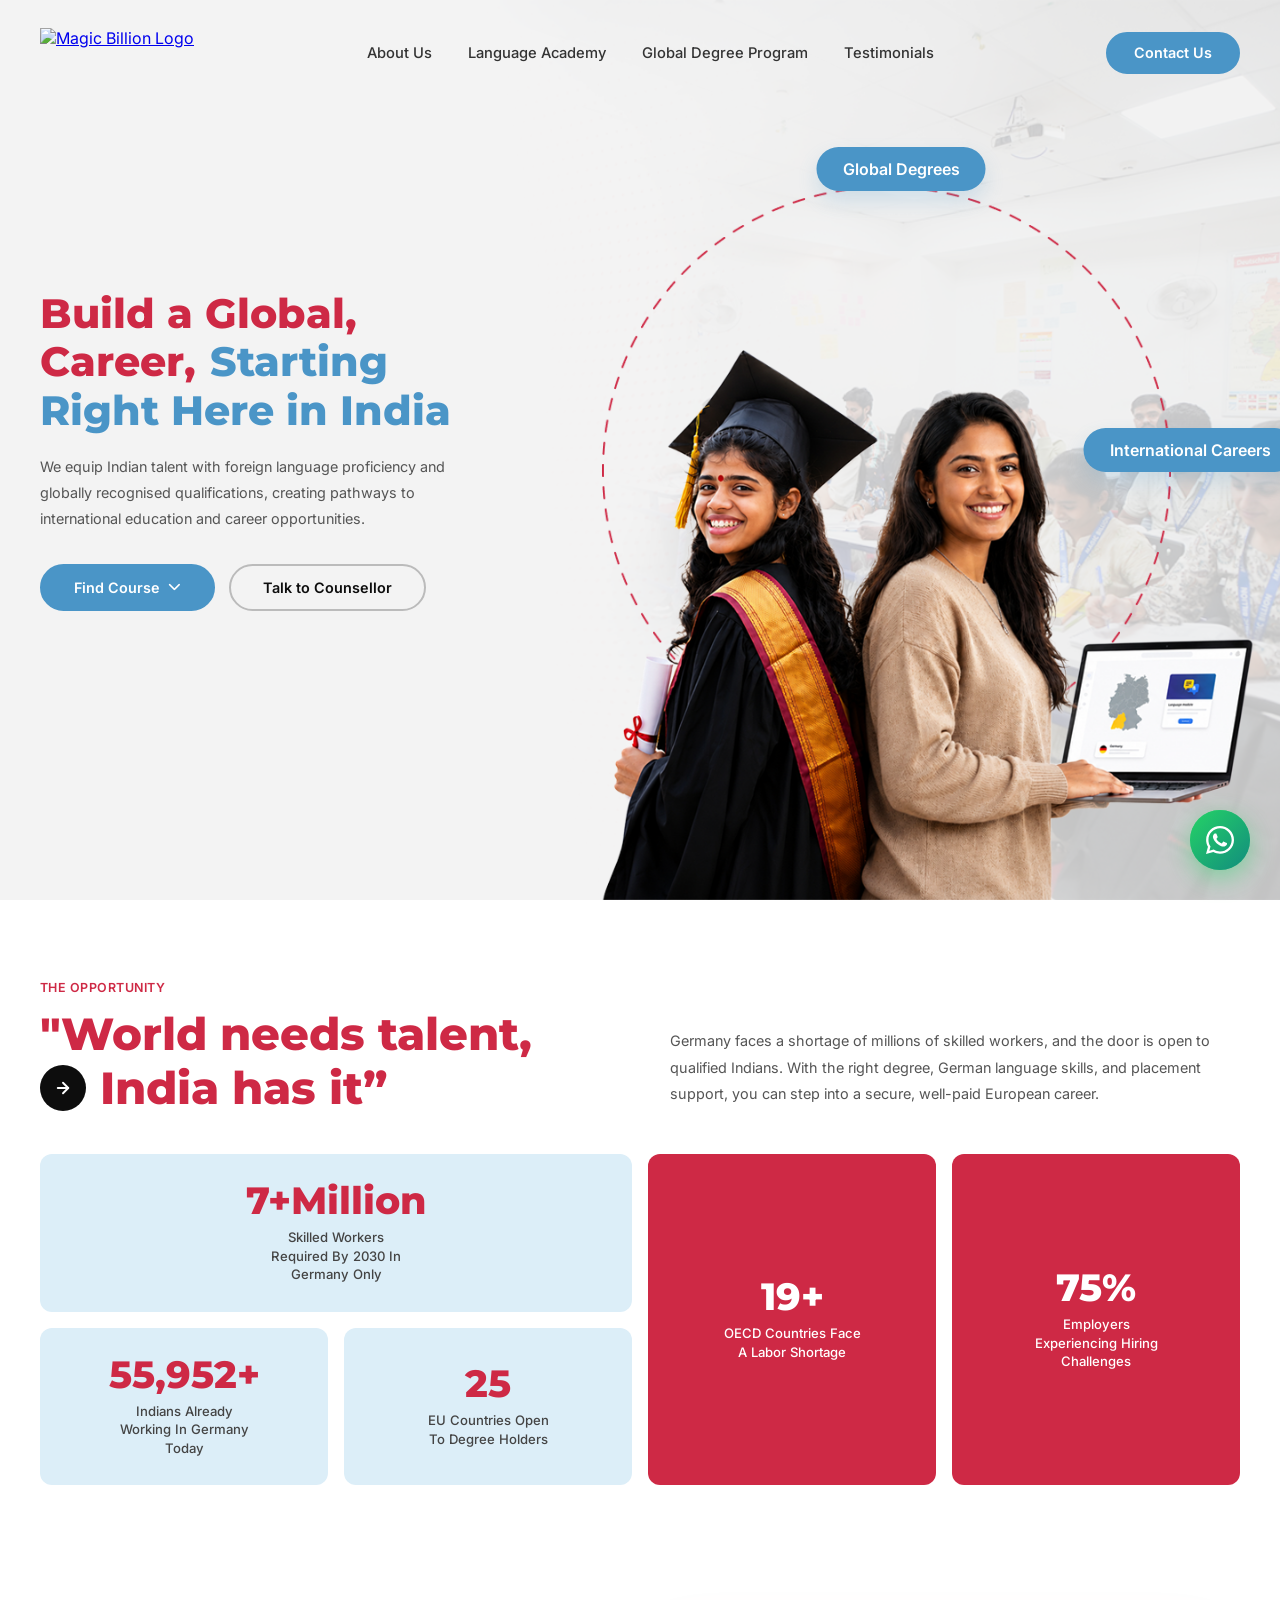
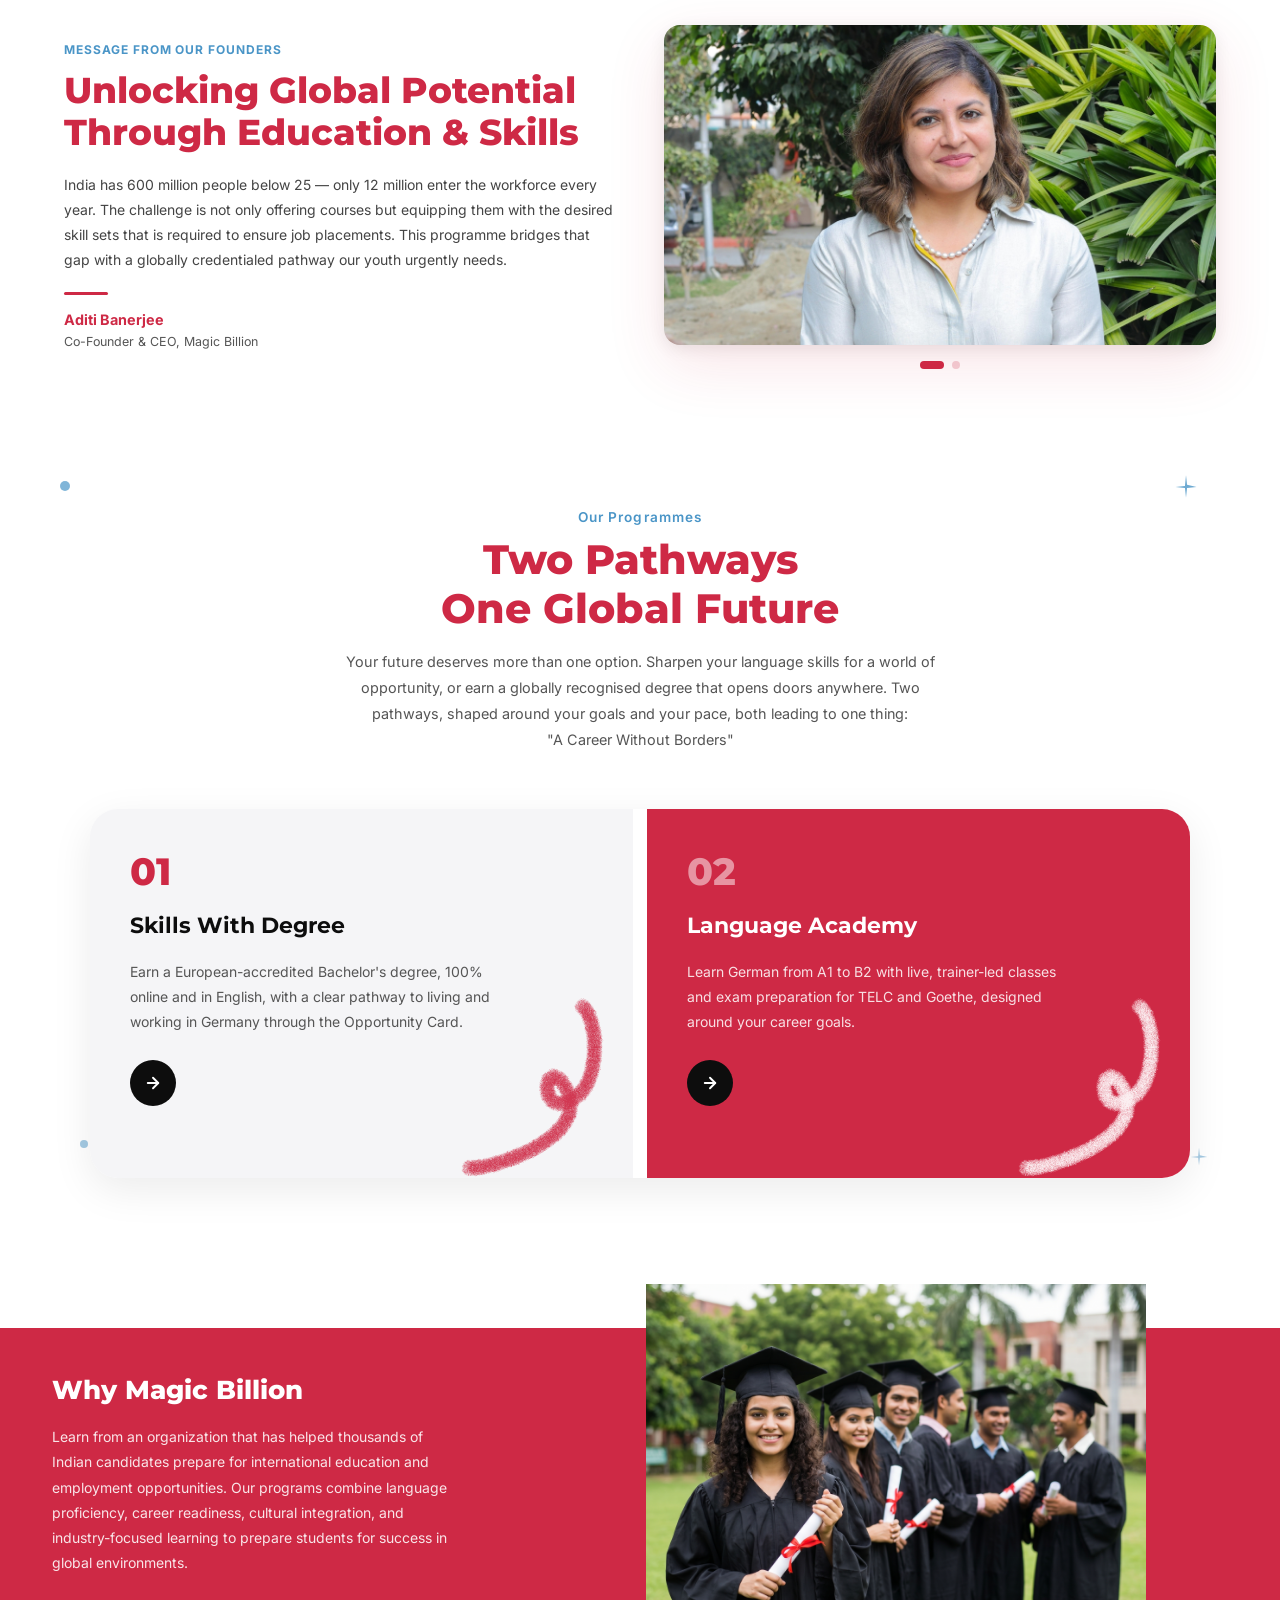
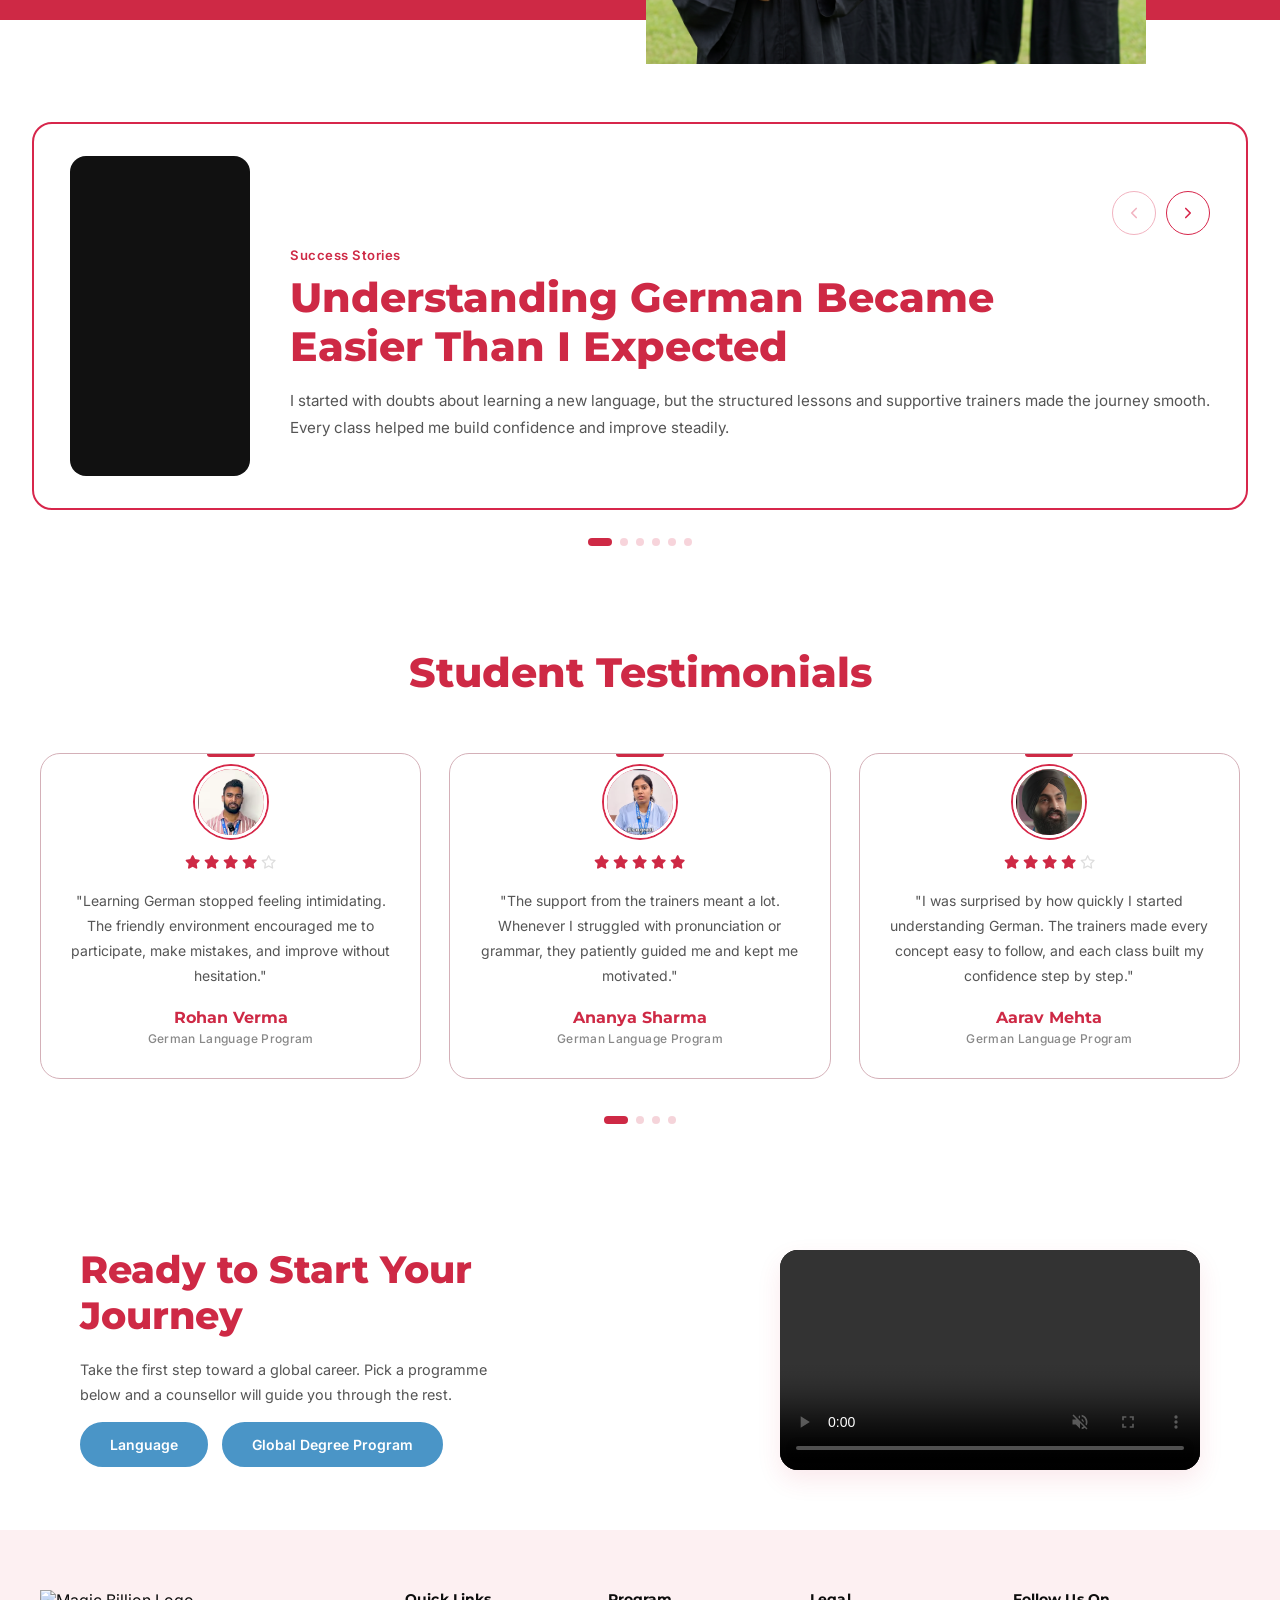
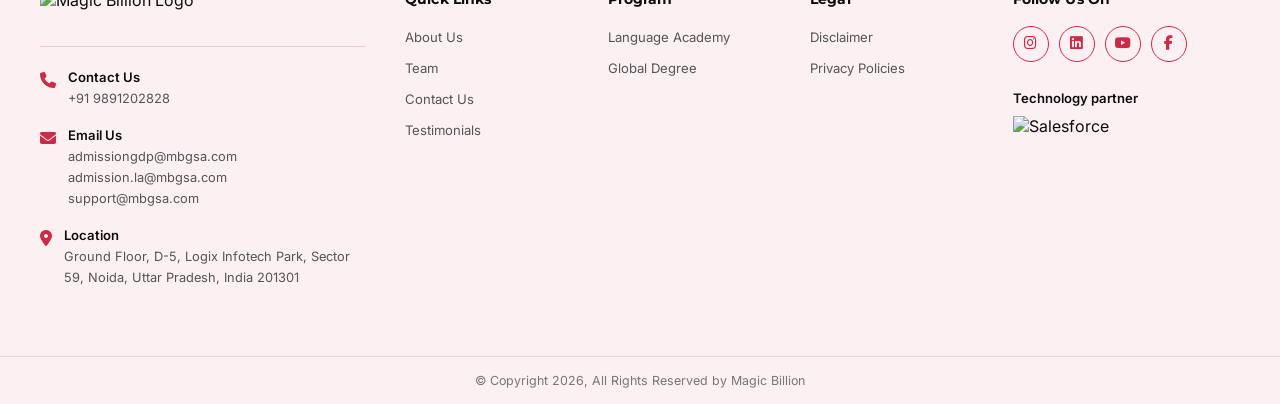
==== index.html @ f7afd12f "Initial commit" ====
<!doctype html>
<html lang="en">
  <head>
    <meta charset="UTF-8" />
    <meta name="viewport" content="width=device-width, initial-scale=1.0" />
    <title>MAGIC BILLION</title>
    <link rel="stylesheet" href="/CSS//style.css" />
    <link rel="stylesheet" href="./CSS/whatsapp.css" />
    <link rel="icon" type="image/x-icon" href="/assets/images/fab-icon2.png" />
    <!-- FontAwesome 6 (Free CDN) -->
    <link
      rel="stylesheet"
      href="https://cdnjs.cloudflare.com/ajax/libs/font-awesome/6.5.0/css/all.min.css"
      integrity="sha512-Avb2QiuDEEvB4bZJYdft2mNjVShBftLdPG8FJ0V7irTLQ8Uo0qcPxh4Plq7G5tGm0rU+1SPhVotteLpBERwTkw=="
      crossorigin="anonymous"
      referrerpolicy="no-referrer"
    />
  </head>
  <body>
    <!-- ===== NAVBAR ===== -->
    <header class="navbar" id="navbar">
      <div class="nav-container">
        <a href="/index.html" class="nav-logo">
          <img
            src="https://i.ibb.co/XxrznBX9/Layer-4.png"
            alt="Magic Billion Logo"
          />
        </a>

        <nav class="nav-links" id="navLinks">
          <a href="/about.html" class="nav-link">About Us</a>
          <a href="/language.html" class="nav-link">Language Academy</a>
          <a href="/global-degree.html" class="nav-link"
            >Global Degree Program</a
          >
          <a href="/testimonials.html" class="nav-link">Testimonials</a>
        </nav>

        <div class="nav-right">
          <a href="/contact.html" class="btn-contact">Contact Us</a>
          <button
            class="hamburger"
            id="hamburger"
            aria-label="Toggle menu"
            aria-expanded="false"
          >
            <span class="bar"></span>
            <span class="bar"></span>
            <span class="bar"></span>
          </button>
        </div>
      </div>

      <div class="mobile-menu" id="mobileMenu">
        <a href="/about.html" class="mobile-link">About Us</a>
        <a href="/language.html" class="mobile-link">Language Academy</a>
        <a href="/global-degree.html" class="mobile-link"
          >Global Degree Program</a
        >
        <a href="/testimonials.html" class="mobile-link">Testimonials</a>
        <a href="/contact.html" class="btn-contact mobile-cta">Contact Us</a>
      </div>
    </header>

    <!-- ===== HERO ===== -->
    <section class="hero" id="home">
      <img
        class="hero-bg-img"
        src="./assets/images/Hero-img-new.png"
        alt=""
        aria-hidden="true"
      />
      <div class="hero-container">
        <!-- Text content -->
        <div class="hero-content">
          <h1 class="hero-title">
            <span class="title-red">Build a Global,</span>
            <span class="title-line">
              <span class="title-red">Career, </span>
              <span class="title-blue inline-blue">Starting</span>
            </span>
            <span class="title-blue title-blue-block">Right Here in India</span>
          </h1>
          <p class="hero-desc">
            We equip Indian talent with foreign language proficiency and
            globally recognised qualifications, creating pathways to
            international education and career opportunities.
          </p>
          <div class="hero-actions">
            <div class="dropdown-wrapper">
              <button class="btn-primary dropdown-trigger">
                Find Course
                <i class="fa-solid fa-chevron-down dropdown-arrow"></i>
              </button>
              <div class="dropdown-menu">
                <a href="/language.html" class="dropdown-item"
                  >Language Academy</a
                >
                <a href="/global-degree.html" class="dropdown-item"
                  >Global Degree Program</a
                >
              </div>
            </div>
            <a href="#brochure" class="btn-outline">Talk to Counsellor</a>
          </div>
        </div>

        <!-- Absolute Images Container (matches 1440x808 logic) -->
        <div class="hero-images">
          <img
            class="hero-ellipse"
            src="./assets/images/hero-Ellipse 201.png"
            alt="Ellipse Background"
          />
          <img
            class="hero-girls"
            src="./assets/images/hero-2.png"
            alt="Students"
          />

          <div class="floating-badge badge-top">Global Degrees</div>
          <div class="floating-badge badge-bottom">International Careers</div>
        </div>
      </div>
    </section>

    <!-- ============================
     OPPORTUNITY SECTION
     ============================ -->
    <section class="opportunity" id="opportunity">
      <div class="opportunity-container">
        <div class="opportunity-top">
          <div class="opportunity-left">
            <p class="opportunity-label">The Opportunity</p>
            <h2 class="opportunity-heading">
              <span class="opp-line1"> "World needs talent,</span>
              <span class="opp-line2">
                <span class="opportunity-arrow-btn" aria-label="Learn more">
                  <svg
                    width="18"
                    height="18"
                    viewBox="0 0 24 24"
                    fill="none"
                    stroke="currentColor"
                    stroke-width="2.5"
                    stroke-linecap="round"
                    stroke-linejoin="round"
                    aria-hidden="true"
                  >
                    <line x1="5" y1="12" x2="19" y2="12" />
                    <polyline points="12 5 19 12 12 19" />
                  </svg>
                </span>
                India has it”
              </span>
            </h2>
          </div>
          <div class="opportunity-right">
            <p class="opportunity-desc">
              Germany faces a shortage of millions of skilled workers, and the
              door is open to qualified Indians. With the right degree, German
              language skills, and placement support, you can step into a
              secure, well-paid European career.
            </p>
          </div>
        </div>

        <!-- Stats Grid — data-target = final number, data-suffix = text after -->
        <div class="opportunity-stats" id="oppStats">
          <div
            class="stat-card stat-card-large"
            data-target="7"
            data-suffix="+Million"
          >
            <span class="stat-number">7+M</span>
            <span class="stat-label"
              >Skilled Workers Required By 2030 In Germany Only</span
            >
          </div>

          <div
            class="stat-card stat-red stat-card-red-tall-1"
            data-target="20"
            data-suffix="+"
          >
            <span class="stat-number">20+</span>
            <span class="stat-label">OECD Countries Face A Labor Shortage</span>
          </div>

          <div
            class="stat-card stat-red stat-card-red-tall-2"
            data-target="80"
            data-suffix="%"
          >
            <span class="stat-number">80%</span>
            <span class="stat-label"
              >Employers Experiencing Hiring Challenges</span
            >
          </div>

          <div
            class="stat-card stat-card-sm-1"
            data-target="60000"
            data-suffix="+"
          >
            <span class="stat-number">60,000+</span>
            <span class="stat-label"
              >Indians Already Working In Germany Today</span
            >
          </div>

          <div class="stat-card stat-card-sm-2" data-target="27" data-suffix="">
            <span class="stat-number">27</span>
            <span class="stat-label">EU Countries Open To Degree Holders</span>
          </div>
        </div>
      </div>
    </section>

    <!-- ============================
    FOUNDERS SECTION
    ============================ -->
    <section class="founders" id="founders">
      <div class="founders-container">
        <!-- Left: Text Content -->
        <div class="founders-content">
          <!-- Founder 1 (default visible) -->
          <div class="founder-slide active" data-founder="0">
            <p class="founders-label">Message from Our Founders</p>
            <h2 class="founders-heading">
              Unlocking Global Potential <br />Through Education & Skills
            </h2>
            <p class="founders-desc">
              India has 600 million people below 25 — only 12 million enter the
              workforce every year. The challenge is not only offering courses
              but equipping them with the desired skill sets that is required to
              ensure job placements. This programme bridges that gap with a
              globally credentialed pathway our youth urgently needs.
            </p>
            <div class="founders-divider"></div>
            <div class="founders-author">
              <p class="founders-author-name">Aditi Banerjee</p>
              <p class="founders-author-role">
                Co-Founder &amp; CEO, Magic Billion
              </p>
            </div>
          </div>

          <!-- Founder 2 (hidden initially) -->
          <div class="founder-slide" data-founder="1">
            <p class="founders-label">Message from Our Founders</p>
            <h2 class="founders-heading">From India to the World</h2>
            <p class="founders-desc">
              India’s greatest strength is its people. Through language
              training, globally recognised education pathways, and
              industry-aligned skills, MB Global Skills Academy is enabling
              Indian talent to unlock opportunities beyond borders and build
              successful global careers.
            </p>
            <div class="founders-divider"></div>
            <div class="founders-author">
              <p class="founders-author-name">Basab Banerjee</p>
              <p class="founders-author-role">Co-Founder and President</p>
            </div>
          </div>
        </div>

        <!-- Right: Image + Dots below image -->
        <div class="founders-right-col">
          <div class="founders-image-wrap">
            <img
              src="/assets/images/Homepage_Aditi.JPG.jpg"
              alt="Aditi Banerjee - Co-Founder & CEO"
              class="founders-img founder-img active"
              data-img="0"
            />
            <img
              src="/assets/images/Homepage_Basab.jpg"
              alt="Rahul Mehta - Co-Founder & COO"
              class="founders-img founder-img"
              data-img="1"
            />
          </div>

          <!-- Dots — directly under image -->
          <div class="founders-dots">
            <button
              class="founder-dot active"
              data-dot="0"
              aria-label="Founder 1"
            ></button>
            <button
              class="founder-dot"
              data-dot="1"
              aria-label="Founder 2"
            ></button>
          </div>
        </div>
      </div>
    </section>

    <!--  -->
    <!-- ===== OUR PROGRAMMES SECTION ===== -->
    <section class="programmes" id="programmes">
      <!-- Decorative bg dots & star -->
      <span class="prog-dot prog-dot--tl"></span>
      <span class="prog-star prog-star--tr"></span>
      <span class="prog-dot prog-dot--bl"></span>
      <span class="prog-star prog-star--br"></span>

      <!-- Section Header -->
      <div class="prog-header">
        <p class="prog-label">Our Programmes</p>
        <h2 class="prog-title">
          Two Pathways<br />
          One Global Future
        </h2>
        <p class="prog-desc">
          Your future deserves more than one option. Sharpen your language
          skills for a world of opportunity, or earn a globally recognised
          degree that opens doors anywhere. Two pathways, shaped around your
          goals and your pace, both leading to one thing: <br />
          "A Career Without Borders"
        </p>
      </div>

      <!-- Cards Grid -->
      <div class="prog-grid">
        <!-- Card 1 — Light -->
        <div class="prog-card prog-card--light" data-index="0">
          <span class="card-number">01</span>
          <h3 class="card-title">Skills With Degree</h3>
          <p class="card-desc">
            Earn a European-accredited Bachelor's degree, 100% online and in
            English, with a clear pathway to living and working in Germany
            through the Opportunity Card.
          </p>
          <a
            href="/global-degree.html"
            class="opportunity-arrow-btn"
            aria-label="Learn more"
          >
            <svg
              width="18"
              height="18"
              viewBox="0 0 24 24"
              fill="none"
              stroke="currentColor"
              stroke-width="2.5"
              stroke-linecap="round"
              stroke-linejoin="round"
              aria-hidden="true"
            >
              <line x1="5" y1="12" x2="19" y2="12" />
              <polyline points="12 5 19 12 12 19" />
            </svg>
          </a>
          <div class="card-deco card-deco--1">
            <!-- Pink (default) -->
            <img
              src="/assets/images/Vector1.png"
              alt=""
              aria-hidden="true"
              class="deco-pink"
            />
            <!-- White (hover) -->
            <img
              src="/assets//images//Vector2.png"
              alt=""
              aria-hidden="true"
              class="deco-white"
            />
          </div>
        </div>

        <!-- Card 2 — Dark Red -->
        <div class="prog-card prog-card--dark" data-index="1">
          <span class="card-number">02</span>
          <h3 class="card-title">Language Academy</h3>
          <p class="card-desc">
            Learn German from A1 to B2 with live, trainer-led classes and exam
            preparation for TELC and Goethe, designed around your career goals.
          </p>
          <a
            href="/language.html"
            class="opportunity-arrow-btn"
            aria-label="Learn more"
          >
            <svg
              width="18"
              height="18"
              viewBox="0 0 24 24"
              fill="none"
              stroke="currentColor"
              stroke-width="2.5"
              stroke-linecap="round"
              stroke-linejoin="round"
              aria-hidden="true"
            >
              <line x1="5" y1="12" x2="19" y2="12" />
              <polyline points="12 5 19 12 12 19" />
            </svg>
          </a>
          <div class="card-deco card-deco--2">
            <img src="/assets//images//Vector2.png" alt="" aria-hidden="true" />
          </div>
        </div>
      </div>
    </section>

    <!-- ===== TRAINED BY MAGIC BILLION SECTION ===== -->
    <section class="trained" id="trained">
      <div class="trained-inner">
        <!-- LEFT: Text -->
        <div class="trained-content">
          <h2 class="trained-title">Why Magic Billion</h2>
          <p class="trained-desc">
            Learn from an organization that has helped thousands of Indian
            candidates prepare for international education and employment
            opportunities. Our programs combine language proficiency, career
            readiness, cultural integration, and industry-focused learning to
            prepare students for success in global environments.
          </p>
        </div>

        <!-- RIGHT: Image overflows top & bottom -->
        <div class="trained-image-wrap">
          <div class="trained-image-card">
            <img
              src="./assets/images/Why-Magic-Billion.jpeg"
              alt="Why Magic Billion"
              loading="lazy"
              decoding="async"
            />
          </div>
        </div>
      </div>
    </section>

    <!-- ===== SUCCESS STORIES SECTION ===== -->
    <section class="success" id="success">
      <!-- Slider Wrapper -->
      <div class="success-slider-wrap">
        <div class="success-track" id="successTrack">
          <!-- Card 1 -->
          <div class="success-inner">
            <div class="success-image-wrap">
              <div class="success-image-card success-reel-card">
                <iframe
                  src="https://player.cloudinary.com/embed/?cloud_name=dzy3mvh80&public_id=IMG_3016_dtev8q&autoplay=true&muted=true"
                  allow="autoplay; encrypted-media"
                  allowfullscreen
                  loading="lazy"
                ></iframe>
              </div>
            </div>
            <div class="success-content">
              <p class="success-label">Success Stories</p>
              <h2 class="success-title">
                Understanding German Became <br />
                Easier Than I Expected
              </h2>
              <p class="success-desc">
                I started with doubts about learning a new language, but the
                structured lessons and supportive trainers made the journey
                smooth. Every class helped me build confidence and improve
                steadily.
              </p>
            </div>
          </div>

          <!-- Card 2 -->
          <div class="success-inner">
            <div class="success-image-wrap">
              <div class="success-image-card success-reel-card">
                <iframe
                  src="https://www.youtube.com/embed/yTDrbA5cePo?autoplay=0&mute=1&loop=1&playlist=yTDrbA5cePo&controls=0&rel=0&modestbranding=1"
                  allow="autoplay; encrypted-media"
                  allowfullscreen
                  loading="lazy"
                ></iframe>
              </div>
            </div>
            <div class="success-content">
              <p class="success-label">Success Stories</p>
              <h2 class="success-title">
                Trainer Support Made <br />
                All the Difference
              </h2>
              <p class="success-desc">
                Whenever I faced challenges with pronunciation or grammar, the
                trainers were there to guide me. Their encouragement kept me
                motivated and helped me stay consistent throughout the course.
              </p>
            </div>
          </div>

          <!-- Card 3 -->
          <div class="success-inner">
            <div class="success-image-wrap">
              <div class="success-image-card success-reel-card">
                <iframe
                  src="https://www.youtube.com/embed/nFE0VmYFvIM?autoplay=0&mute=1&loop=1&playlist=nFE0VmYFvIM&controls=0&rel=0&modestbranding=1"
                  allow="autoplay; encrypted-media"
                  allowfullscreen
                  loading="lazy"
                ></iframe>
              </div>
            </div>
            <div class="success-content">
              <p class="success-label">Success Stories</p>
              <h2 class="success-title">
                German No Longer <br />
                Felt Intimidating
              </h2>
              <p class="success-desc">
                The welcoming learning environment allowed me to participate
                freely and learn from mistakes. Over time, I became much more
                comfortable speaking and understanding German.
              </p>
            </div>
          </div>

          <!-- Card 4 -->
          <div class="success-inner">
            <div class="success-image-wrap">
              <div class="success-image-card success-reel-card">
                <iframe
                  src="https://www.youtube.com/embed/po0BgbBHqmY?autoplay=0&mute=1&loop=1&playlist=po0BgbBHqmY&controls=0&rel=0&modestbranding=1"
                  allow="autoplay; encrypted-media"
                  allowfullscreen
                  loading="lazy"
                ></iframe>
              </div>
            </div>
            <div class="success-content">
              <p class="success-label">Success Stories</p>
              <h2 class="success-title">
                Every Class Was <br />
                Engaging and Practical
              </h2>
              <p class="success-desc">
                The sessions were interactive, focused on real communication,
                and filled with valuable trainer feedback. Learning never felt
                repetitive, which kept me excited for every class.
              </p>
            </div>
          </div>

          <!-- Card 5 -->
          <div class="success-inner">
            <div class="success-image-wrap">
              <div class="success-image-card success-reel-card">
                <iframe
                  src="https://www.youtube.com/embed/KmkssqXBVro?autoplay=0&mute=1&loop=1&playlist=KmkssqXBVro&controls=0&rel=0&modestbranding=1"
                  allow="autoplay; encrypted-media"
                  allowfullscreen
                  loading="lazy"
                ></iframe>
              </div>
            </div>
            <div class="success-content">
              <p class="success-label">Success Stories</p>
              <h2 class="success-title">
                A Personal <br />
                Learning Experience
              </h2>
              <p class="success-desc">
                What stood out most was the genuine attention given to every
                learner. The trainers cared about our progress and provided
                guidance that made the journey feel truly personal.
              </p>
            </div>
          </div>

          <!-- Card 6 -->
          <div class="success-inner">
            <div class="success-image-wrap">
              <div class="success-image-card success-reel-card">
                <iframe
                  src="https://www.youtube.com/embed/arVuvFxpikQ?autoplay=0&mute=1&loop=1&playlist=arVuvFxpikQ&controls=0&rel=0&modestbranding=1"
                  allow="autoplay; encrypted-media"
                  allowfullscreen
                  loading="lazy"
                ></iframe>
              </div>
            </div>
            <div class="success-content">
              <p class="success-label">Success Stories</p>
              <h2 class="success-title">
                The Progress Was <br />
                Worth Every Effort
              </h2>
              <p class="success-desc">
                Looking back at where I started, the improvement is remarkable.
                With the right guidance and consistent practice, I gained the
                confidence to communicate in German effectively.
              </p>
            </div>
          </div>
        </div>
        <!-- end track -->
      </div>
      <!-- end slider-wrap -->

      <!-- Dots -->
      <div class="success-dots" id="successDots"></div>
    </section>
    <!-- ===== END SUCCESS STORIES SECTION ===== -->

    <!-- ===== TESTIMONIALS SECTION ===== -->
    <section class="testi-section" id="testimonials">
      <!-- Header — ADD THIS -->
      <div class="testi-top">
        <!-- <span class="testi-subtitle">REAL STUDENT EXPERIENCES</span> -->
        <h2 class="testi-title">Student Testimonials</h2>
      </div>

      <!-- Slider Wrapper -->
      <div class="testi-slider-wrap">
        <div class="testi-track" id="testiTrack">
          <!-- Card 1 -->
          <div class="testi-card">
            <div class="testi-avatar">
              <img src="assets/images/Rohan Verma.png" alt="Rohan Verma" />
            </div>
            <div class="testi-stars">
              <i class="fa-solid fa-star"></i><i class="fa-solid fa-star"></i>
              <i class="fa-solid fa-star"></i><i class="fa-solid fa-star"></i>
              <i class="fa-regular fa-star"></i>
            </div>
            <p class="testi-quote">
              "Learning German stopped feeling intimidating. The friendly
              environment encouraged me to participate, make mistakes, and
              improve without hesitation."
            </p>
            <h4 class="testi-name">Rohan Verma</h4>
            <span class="testi-role">German Language Program</span>
          </div>

          <!-- Card 2 -->
          <div class="testi-card">
            <div class="testi-avatar">
              <img src="assets/images/Ananya Sharma.png" alt="Ananya Sharma" />
            </div>

            <div class="testi-stars">
              <i class="fa-solid fa-star"></i><i class="fa-solid fa-star"></i>
              <i class="fa-solid fa-star"></i><i class="fa-solid fa-star"></i>
              <i class="fa-solid fa-star"></i>
            </div>
            <p class="testi-quote">
              "The support from the trainers meant a lot. Whenever I struggled
              with pronunciation or grammar, they patiently guided me and kept
              me motivated."
            </p>
            <h4 class="testi-name">Ananya Sharma</h4>
            <span class="testi-role">German Language Program</span>
          </div>

          <!-- Card 3 -->
          <div class="testi-card">
            <div class="testi-avatar">
              <img src="assets/images/Aarav Mehta.png" alt="Aarav Mehta" />
            </div>
            <div class="testi-stars">
              <i class="fa-solid fa-star"></i><i class="fa-solid fa-star"></i>
              <i class="fa-solid fa-star"></i><i class="fa-solid fa-star"></i>
              <i class="fa-regular fa-star"></i>
            </div>
            <p class="testi-quote">
              "I was surprised by how quickly I started understanding German.
              The trainers made every concept easy to follow, and each class
              built my confidence step by step."
            </p>
            <h4 class="testi-name">Aarav Mehta</h4>
            <span class="testi-role">German Language Program</span>
          </div>

          <!-- Card 4 -->
          <div class="testi-card">
            <div class="testi-avatar">
              <img src="assets/images/Priya Kapoor.png" alt="Priya Kapoor" />
            </div>

            <div class="testi-stars">
              <i class="fa-solid fa-star"></i><i class="fa-solid fa-star"></i>
              <i class="fa-solid fa-star"></i><i class="fa-solid fa-star"></i>
              <i class="fa-solid fa-star"></i>
            </div>
            <p class="testi-quote">
              "I actually looked forward to every class. The interactive
              sessions and practical speaking exercises kept me engaged
              throughout my learning journey."
            </p>
            <h4 class="testi-name">Priya Kapoor</h4>
            <span class="testi-role">German Language Program</span>
          </div>

          <!-- Card 5 -->
          <div class="testi-card">
            <div class="testi-avatar">
              <img src="assets/images/Kunal Singh.png" alt="Kunal Singh" />
            </div>

            <div class="testi-stars">
              <i class="fa-solid fa-star"></i><i class="fa-solid fa-star"></i>
              <i class="fa-solid fa-star"></i><i class="fa-solid fa-star"></i>
              <i class="fa-regular fa-star"></i>
            </div>
            <p class="testi-quote">
              "The journey felt personal, not just academic. The trainers
              genuinely cared about our progress and supported us at every
              stage."
            </p>
            <h4 class="testi-name">Kunal Singh</h4>
            <span class="testi-role">German Language Program</span>
          </div>

          <!-- Card 6 -->
          <div class="testi-card">
            <div class="testi-avatar">
              <img src="assets/images/Anmol’s.png" alt="Anmol" />
            </div>
            <div class="testi-stars">
              <i class="fa-solid fa-star"></i><i class="fa-solid fa-star"></i>
              <i class="fa-solid fa-star"></i><i class="fa-solid fa-star"></i>
              <i class="fa-solid fa-star"></i>
            </div>
            <p class="testi-quote">
              "When I compare myself to day one, the difference is incredible. I
              can now understand and communicate in German with much greater
              confidence."
            </p>
            <h4 class="testi-name">Anmol</h4>
            <span class="testi-role">German Language Program</span>
          </div>
        </div>
      </div>

      <!-- Dots only -->
      <div
        class="testi-dots"
        id="testiDots"
        aria-label="Slider navigation"
      ></div>
    </section>
    <!-- ===== END TESTIMONIALS SECTION ===== -->

    <!-- ===== READY TO START SECTION ===== -->
    <section class="journey" id="journey">
      <div class="journey-inner">
        <!-- LEFT: Text + Buttons -->
        <div class="journey-content">
          <h2 class="journey-title">Ready to Start Your Journey</h2>
          <p class="journey-desc">
            Take the first step toward a global career. Pick a programme below
            and a counsellor will guide you through the rest.
          </p>
          <!-- <p class="journey-pick">Pick a program to learn more.</p> -->
          <div class="journey-actions">
            <a href="language.html" class="journey-btn">Language</a>
            <a href="global-degree.html" class="journey-btn"
              >Global Degree Program</a
            >
          </div>
        </div>

        <!-- RIGHT: YouTube Video Card -->
        <div class="journey-card">
          <video autoplay muted loop playsinline controls class="journey-video">
            <source
              src="https://res.cloudinary.com/dpdn7kzll/video/upload/v1780924872/READY_TO_START_YOUR_JOURNEY_1_eqjsy1.mp4"
              type="video/mp4"
            />
          </video>
        </div>
      </div>
    </section>
    <!-- ===== END READY TO START SECTION ===== -->

    <!-- ===== FOOTER ===== -->
    <footer class="footer">
      <div class="footer-container">
        <!-- Col 1: Brand -->
        <div class="footer-brand">
          <div class="footer-logo-wrap">
            <img
              src="https://i.ibb.co/XxrznBX9/Layer-4.png"
              alt="Magic Billion Logo"
              class="footer-logo-img"
            />
          </div>
          <div class="footer-divider"></div>

          <div class="footer-contact-item">
            <!-- Phone icon (FontAwesome) -->
            <i class="fa-solid fa-phone footer-icon"></i>
            <div>
              <span class="footer-contact-label">Contact Us</span>
              <span class="footer-contact-val">
                <a
                  href="tel:+919891202828"
                  class="cfs-info-val"
                  style="color: inherit; text-decoration: none"
                >
                  +91 9891202828
                </a></span
              >
            </div>
          </div>
          <div class="footer-contact-item">
            <!-- Email icon (FontAwesome) -->
            <i class="fa-solid fa-envelope footer-icon"></i>
            <div>
              <span class="footer-contact-label">Email Us</span>
              <span class="footer-contact-val">
                <a
                  href="mailto:admissiongdp@mbgsa.com"
                  class="footer-email-link"
                >
                  admissiongdp@mbgsa.com </a
                ><br />
                <a
                  href="mailto:admission.la@mbgsa.com"
                  class="footer-email-link"
                >
                  admission.la@mbgsa.com </a
                ><br />
                <a href="mailto:support@mbgsa.com" class="footer-email-link">
                  support@mbgsa.com
                </a>
              </span>
            </div>
          </div>

          <div class="footer-contact-item">
            <!-- Location icon (FontAwesome) -->
            <i class="fa-solid fa-location-dot footer-icon"></i>
            <div>
              <span class="footer-contact-label">Location</span>
              <span class="footer-contact-val">
                <a
                  href="https://maps.google.com/?q=Ground+Floor+D-5+Logix+Infotech+Park+Sector+59+Noida+Uttar+Pradesh+201301"
                  target="_blank"
                  class="cfs-info-val"
                  style="color: inherit; text-decoration: none"
                >
                  Ground Floor, D-5, Logix Infotech Park, Sector 59, Noida,
                  Uttar Pradesh, India 201301
                </a>
              </span>
            </div>
          </div>
        </div>

        <!-- Col 2: Quick Links -->
        <div class="footer-col">
          <h4 class="footer-col-title">Quick Links</h4>
          <ul class="footer-list">
            <li><a href="about.html" class="footer-link">About Us</a></li>
            <li><a href="/about.html" class="footer-link">Team</a></li>
            <li><a href="contact.html" class="footer-link">Contact Us</a></li>
            <li>
              <a href="testimonials.html" class="footer-link">Testimonials</a>
            </li>
          </ul>
        </div>

        <!-- Col 3: Program -->
        <div class="footer-col">
          <h4 class="footer-col-title">Program</h4>
          <ul class="footer-list">
            <li>
              <a href="language.html" class="footer-link">Language Academy</a>
            </li>
            <li>
              <a href="global-degree.html" class="footer-link">Global Degree</a>
            </li>
          </ul>
        </div>

        <!-- Col 4: Legal -->
        <div class="footer-col">
          <h4 class="footer-col-title">Legal</h4>
          <ul class="footer-list">
            <li>
              <a href="/disclaimer.html" class="footer-link">Disclaimer</a>
            </li>
            <li>
              <a href="privacy-policies.html" class="footer-link"
                >Privacy Policies</a
              >
            </li>
          </ul>
        </div>

        <!-- Col 5: Social + Salesforce -->
        <div class="footer-col footer-col-right">
          <h4 class="footer-col-title">Follow Us On</h4>
          <div class="footer-social">
            <a
              href="https://www.instagram.com/mb_globalskillsacademy/"
              class="footer-social-link"
              aria-label="Instagram"
            >
              <i class="fa-brands fa-instagram"></i>
            </a>
            <a
              href="https://www.linkedin.com/company/magicbillion/"
              class="footer-social-link"
              aria-label="X (Twitter)"
            >
              <i class="fa-brands fa-linkedin"></i>
            </a>
            <a
              href="https://www.youtube.com/@magicbillion/playlists"
              class="footer-social-link"
              aria-label="YouTube"
            >
              <i class="fa-brands fa-youtube"></i>
            </a>
            <a
              href="https://magicbillion.in/"
              class="footer-social-link"
              aria-label="Facebook"
            >
              <i class="fa-brands fa-facebook-f"></i>
            </a>
          </div>

          <div class="footer-partner">
            <span class="footer-partner-label">Technology partner</span>
            <img
              src="https://i.ibb.co/3yfzBB2D/Salesforce-logo-copy-1.png"
              alt="Salesforce"
              class="footer-salesforce-logo"
            />
          </div>
        </div>
      </div>

      <!-- Bottom bar -->
      <div class="footer-bottom">
        <p class="footer-copy">
          © Copyright 2026, All Rights Reserved by Magic Billion
        </p>
      </div>
    </footer>

    <script src="https://cdn.jsdelivr.net/npm/gsap@3/dist/gsap.min.js"></script>
    <script>
      // Navbar scroll
      const navbar = document.getElementById("navbar");
      window.addEventListener("scroll", () => {
        navbar.classList.toggle("scrolled", window.scrollY > 20);
      });

      // Hamburger
      const hamburger = document.getElementById("hamburger");
      const mobileMenu = document.getElementById("mobileMenu");
      hamburger.addEventListener("click", () => {
        const open = mobileMenu.classList.toggle("open");
        hamburger.classList.toggle("active", open);
        hamburger.setAttribute("aria-expanded", open);
      });
      document.querySelectorAll(".mobile-link, .mobile-cta").forEach((link) => {
        link.addEventListener("click", () => {
          mobileMenu.classList.remove("open");
          hamburger.classList.remove("active");
          hamburger.setAttribute("aria-expanded", false);
        });
      });

      // Active nav link — primary (red) colour on click
      document.querySelectorAll(".nav-link, .mobile-link").forEach((link) => {
        link.addEventListener("click", function (e) {
          const text = this.textContent.trim();
          document.querySelectorAll(".nav-link").forEach((l) => {
            l.classList.toggle("active", l.textContent.trim() === text);
          });
          document.querySelectorAll(".mobile-link").forEach((l) => {
            l.classList.toggle("active", l.textContent.trim() === text);
          });
        });
      });

      // GSAP hero animations
      gsap.from(".hero-title .title-red:nth-child(1)", {
        y: 50,
        opacity: 0,
        duration: 0.8,
        ease: "power4.out",
        delay: 0.1,
      });
      gsap.from(".hero-title .title-red:nth-child(2)", {
        y: 50,
        opacity: 0,
        duration: 0.8,
        ease: "power4.out",
        delay: 0.22,
      });
      gsap.from(".hero-title .title-blue", {
        y: 50,
        opacity: 0,
        duration: 0.8,
        ease: "power4.out",
        delay: 0.34,
      });
      gsap.from(".hero-desc", {
        y: 25,
        opacity: 0,
        duration: 0.7,
        ease: "power3.out",
        delay: 0.48,
      });
      gsap.from(".hero-actions", {
        y: 25,
        opacity: 0,
        duration: 0.7,
        ease: "power3.out",
        delay: 0.6,
      });
    </script>
    <!-- 2 section -->
    <!-- ============================
    OPPORTUNITY ANIMATIONS JS
    ============================ -->
    <script>
      (function () {
        /* ---------- GSAP section animations ---------- */
        if (
          typeof gsap !== "undefined" &&
          typeof ScrollTrigger !== "undefined"
        ) {
          gsap.registerPlugin(ScrollTrigger);

          gsap.from(".opportunity-label", {
            scrollTrigger: {
              trigger: ".opportunity",
              start: "top 82%",
              once: true,
            },
            y: 20,
            opacity: 0,
            duration: 0.5,
            ease: "power3.out",
          });
          gsap.from(".opp-line1", {
            scrollTrigger: {
              trigger: ".opportunity",
              start: "top 80%",
              once: true,
            },
            x: -40,
            opacity: 0,
            duration: 0.7,
            ease: "power3.out",
            delay: 0.08,
          });
          gsap.from(".opp-line2", {
            scrollTrigger: {
              trigger: ".opportunity",
              start: "top 80%",
              once: true,
            },
            x: -40,
            opacity: 0,
            duration: 0.7,
            ease: "power3.out",
            delay: 0.18,
          });
          gsap.from(".opportunity-arrow-btn", {
            scrollTrigger: {
              trigger: ".opportunity",
              start: "top 80%",
              once: true,
            },
            scale: 0,
            opacity: 0,
            duration: 0.5,
            ease: "back.out(2.5)",
            delay: 0.28,
          });
          gsap.from(".opportunity-desc", {
            scrollTrigger: {
              trigger: ".opportunity",
              start: "top 78%",
              once: true,
            },
            y: 30,
            opacity: 0,
            duration: 0.7,
            ease: "power3.out",
            delay: 0.15,
          });
          gsap.from(".stat-card", {
            scrollTrigger: {
              trigger: "#oppStats",
              start: "top 88%",
              once: true,
            },
            y: 50,
            opacity: 0,
            duration: 0.6,
            ease: "power3.out",
            stagger: 0.1,
          });
        }

        /* ---------- Number Counter (pure JS rAF) ---------- */
        var counted = false;

        function easeOutCubic(t) {
          return 1 - Math.pow(1 - t, 3);
        }

        function formatNum(n, target) {
          if (target >= 1000) return n.toLocaleString("en-IN");
          return String(n);
        }

        function runAllCounters() {
          if (counted) return;
          counted = true;

          var cards = document.querySelectorAll("#oppStats .stat-card");
          cards.forEach(function (card) {
            var el = card.querySelector(".stat-number");
            var target = parseInt(card.getAttribute("data-target"), 10);
            var suffix = card.getAttribute("data-suffix") || "";
            var start = performance.now();
            var dur = 2000; // 2 seconds

            function tick(now) {
              var elapsed = now - start;
              var progress = Math.min(elapsed / dur, 1);
              var eased = easeOutCubic(progress);
              var current = Math.round(eased * target);
              el.textContent = formatNum(current, target) + suffix;
              if (progress < 1) {
                requestAnimationFrame(tick);
              } else {
                el.textContent = formatNum(target, target) + suffix;
              }
            }

            // Start from 0
            el.textContent = "0" + suffix;
            requestAnimationFrame(tick);
          });
        }

        /* Use IntersectionObserver — fires as soon as stats grid enters viewport */
        var statsEl = document.getElementById("oppStats");
        if (statsEl && "IntersectionObserver" in window) {
          var io = new IntersectionObserver(
            function (entries) {
              entries.forEach(function (entry) {
                if (entry.isIntersecting) {
                  // small delay so card fade-in plays first
                  setTimeout(runAllCounters, 300);
                  io.disconnect();
                }
              });
            },
            { threshold: 0.15 },
          );
          io.observe(statsEl);
        } else {
          // Fallback: just run on page load
          window.addEventListener("load", runAllCounters);
        }
      })();
    </script>

    <!-- 3  -->
    <!-- ============================
    FOUNDERS ANIMATIONS JS
    ============================ -->
    <script>
      (function () {
        var slides = document.querySelectorAll(".founder-slide");
        var images = document.querySelectorAll(".founder-img");
        var dots = document.querySelectorAll(".founder-dot");
        var imageWrap = document.querySelector(".founders-image-wrap");
        var current = 0;
        var total = slides.length;
        var timer = null;

        function goTo(idx) {
          if (idx === current) return;
          slides[current].classList.remove("active");
          images[current].classList.remove("active");
          dots[current].classList.remove("active");
          current = (idx + total) % total;
          slides[current].classList.add("active");
          images[current].classList.add("active");
          dots[current].classList.add("active");
        }

        dots.forEach(function (dot) {
          dot.addEventListener("click", function () {
            goTo(parseInt(dot.getAttribute("data-dot"), 10));
            resetTimer();
          });
        });

        /* ---- Image click — next slide ---- */
        if (imageWrap) {
          imageWrap.style.cursor = "pointer";
          imageWrap.addEventListener("click", function () {
            goTo((current + 1) % total);
            resetTimer();
          });
        }

        /* ---- Touch swipe on image ---- */
        var touchStartX = 0;
        var touchStartY = 0;

        if (imageWrap) {
          imageWrap.addEventListener(
            "touchstart",
            function (e) {
              touchStartX = e.touches[0].clientX;
              touchStartY = e.touches[0].clientY;
            },
            { passive: true },
          );

          imageWrap.addEventListener(
            "touchend",
            function (e) {
              var dx = e.changedTouches[0].clientX - touchStartX;
              var dy = e.changedTouches[0].clientY - touchStartY;
              if (Math.abs(dx) < 30 || Math.abs(dy) > Math.abs(dx)) return;
              if (dx < 0) {
                goTo((current + 1) % total); /* swipe left = next */
              } else {
                goTo((current - 1 + total) % total); /* swipe right = prev */
              }
              resetTimer();
            },
            { passive: true },
          );
        }

        function startTimer() {
          clearInterval(timer);
          timer = setInterval(function () {
            goTo((current + 1) % total);
          }, 5000);
        }
        function resetTimer() {
          clearInterval(timer);
          startTimer();
        }

        if (total > 1) startTimer();

        /* ================================================
     GSAP ANIMATIONS — bilkul same, kuch nahi badla
  ================================================ */
        if (typeof gsap === "undefined") return;
        gsap.registerPlugin(ScrollTrigger);

        var tl = gsap.timeline({
          scrollTrigger: { trigger: ".founders", start: "top 78%", once: true },
        });

        tl.from(".founders-label", {
          y: -16,
          opacity: 0,
          duration: 0.5,
          ease: "power3.out",
        })
          .from(
            ".founders-heading",
            { y: 40, opacity: 0, duration: 0.7, ease: "power4.out" },
            "-=0.25",
          )
          .from(
            ".founders-desc",
            { y: 24, opacity: 0, duration: 0.6, ease: "power3.out" },
            "-=0.4",
          )
          .from(
            ".founders-divider",
            {
              scaleX: 0,
              transformOrigin: "left center",
              duration: 0.5,
              ease: "power3.out",
            },
            "-=0.3",
          )
          .from(
            ".founders-author",
            { y: 20, opacity: 0, duration: 0.5, ease: "power3.out" },
            "-=0.25",
          )
          .from(
            ".founders-dots",
            { y: 12, opacity: 0, duration: 0.4, ease: "power3.out" },
            "-=0.2",
          )
          .from(
            ".founders-image-wrap",
            { x: 60, opacity: 0, duration: 0.9, ease: "power3.out" },
            "-=1.2",
          );

        gsap.to(".founders-img", {
          scrollTrigger: {
            trigger: ".founders-image-wrap",
            start: "top bottom",
            end: "bottom top",
            scrub: true,
          },
          scale: 1.06,
          ease: "none",
        });
      })();
    </script>

    <!-- 4 -->
    <script src="https://cdn.jsdelivr.net/npm/gsap@3/dist/gsap.min.js"></script>
    <script src="https://cdn.jsdelivr.net/npm/gsap@3/dist/ScrollTrigger.min.js"></script>

    <script>
      // ---- Navbar scroll ----
      const navbar = document.getElementById("navbar");
      window.addEventListener("scroll", () => {
        navbar.classList.toggle("scrolled", window.scrollY > 20);
      });

      // ---- Hamburger ----
      const hamburger = document.getElementById("hamburger");
      const mobileMenu = document.getElementById("mobileMenu");
      hamburger.addEventListener("click", () => {
        const open = mobileMenu.classList.toggle("open");
        hamburger.classList.toggle("active", open);
        hamburger.setAttribute("aria-expanded", open);
      });
      document.querySelectorAll(".mobile-link, .mobile-cta").forEach((link) => {
        link.addEventListener("click", () => {
          mobileMenu.classList.remove("open");
          hamburger.classList.remove("active");
          hamburger.setAttribute("aria-expanded", false);
        });
      });

      // ---- Active nav link on click ----
      document.querySelectorAll(".nav-link, .mobile-link").forEach((link) => {
        link.addEventListener("click", function () {
          const text = this.textContent.trim();
          document.querySelectorAll(".nav-link").forEach((l) => {
            l.classList.toggle("active", l.textContent.trim() === text);
          });
          document.querySelectorAll(".mobile-link").forEach((l) => {
            l.classList.toggle("active", l.textContent.trim() === text);
          });
        });
      });

      // ---- GSAP: Register ScrollTrigger ----
      gsap.registerPlugin(ScrollTrigger);

      // ---- Hero Animations ----
      gsap.from(".hero-title .title-red:nth-child(1)", {
        y: 50,
        opacity: 0,
        duration: 0.8,
        ease: "power4.out",
        delay: 0.1,
      });
      gsap.from(".hero-title .title-red:nth-child(2)", {
        y: 50,
        opacity: 0,
        duration: 0.8,
        ease: "power4.out",
        delay: 0.22,
      });
      gsap.from(".hero-title .title-blue", {
        y: 50,
        opacity: 0,
        duration: 0.8,
        ease: "power4.out",
        delay: 0.34,
      });
      gsap.from(".hero-desc", {
        y: 25,
        opacity: 0,
        duration: 0.7,
        ease: "power3.out",
        delay: 0.48,
      });
      gsap.from(".hero-actions", {
        y: 25,
        opacity: 0,
        duration: 0.7,
        ease: "power3.out",
        delay: 0.6,
      });

      // ---- Programmes Section Animations ----
      gsap.from(".prog-header", {
        scrollTrigger: { trigger: ".programmes", start: "top 80%" },
        y: 40,
        opacity: 0,
        duration: 0.9,
        ease: "power3.out",
      });

      gsap.from(".prog-card", {
        scrollTrigger: { trigger: ".prog-grid", start: "top 85%" },
        y: 60,
        opacity: 0,
        duration: 0.85,
        ease: "power3.out",
        stagger: 0.18,
      });

      gsap.from(".prog-dot, .prog-star", {
        scrollTrigger: { trigger: ".programmes", start: "top 80%" },
        scale: 0,
        opacity: 0,
        duration: 0.6,
        ease: "back.out(2)",
        stagger: 0.12,
      });

      gsap.from(".card-deco", {
        scrollTrigger: { trigger: ".prog-grid", start: "top 85%" },
        x: 40,
        opacity: 0,
        duration: 1.0,
        ease: "power3.out",
        stagger: 0.2,
        delay: 0.3,
      });
    </script>

    <!-- 5 -->
    <!-- navbar -->
    <script>
      const navbar = document.getElementById("navbar");
      window.addEventListener("scroll", () => {
        navbar.classList.toggle("scrolled", window.scrollY > 20);
      });

      // ---- Hamburger ----
      const hamburger = document.getElementById("hamburger");
      const mobileMenu = document.getElementById("mobileMenu");
      hamburger.addEventListener("click", () => {
        const open = mobileMenu.classList.toggle("open");
        hamburger.classList.toggle("active", open);
        hamburger.setAttribute("aria-expanded", open);
      });
      document.querySelectorAll(".mobile-link, .mobile-cta").forEach((link) => {
        link.addEventListener("click", () => {
          mobileMenu.classList.remove("open");
          hamburger.classList.remove("active");
          hamburger.setAttribute("aria-expanded", false);
        });
      });

      // ---- Active nav link on click ----
      document.querySelectorAll(".nav-link, .mobile-link").forEach((link) => {
        link.addEventListener("click", function () {
          const text = this.textContent.trim();
          document.querySelectorAll(".nav-link").forEach((l) => {
            l.classList.toggle("active", l.textContent.trim() === text);
          });
          document.querySelectorAll(".mobile-link").forEach((l) => {
            l.classList.toggle("active", l.textContent.trim() === text);
          });
        });
      });

      // ---- GSAP: Register ScrollTrigger ----
      gsap.registerPlugin(ScrollTrigger);

      // ---- Hero Animations ----
      gsap.from(".hero-title .title-red:nth-child(1)", {
        y: 50,
        opacity: 0,
        duration: 0.8,
        ease: "power4.out",
        delay: 0.1,
      });
      gsap.from(".hero-title .title-red:nth-child(2)", {
        y: 50,
        opacity: 0,
        duration: 0.8,
        ease: "power4.out",
        delay: 0.22,
      });
      gsap.from(".hero-title .title-blue", {
        y: 50,
        opacity: 0,
        duration: 0.8,
        ease: "power4.out",
        delay: 0.34,
      });
      gsap.from(".hero-desc", {
        y: 25,
        opacity: 0,
        duration: 0.7,
        ease: "power3.out",
        delay: 0.48,
      });
      gsap.from(".hero-actions", {
        y: 25,
        opacity: 0,
        duration: 0.7,
        ease: "power3.out",
        delay: 0.6,
      });

      // ---- Programmes Section Animations ----
      gsap.from(".prog-header", {
        scrollTrigger: { trigger: ".programmes", start: "top 80%" },
        y: 40,
        opacity: 0,
        duration: 0.9,
        ease: "power3.out",
      });
      gsap.from(".prog-card", {
        scrollTrigger: { trigger: ".prog-grid", start: "top 85%" },
        y: 60,
        opacity: 0,
        duration: 0.85,
        ease: "power3.out",
        stagger: 0.18,
      });
      gsap.from(".prog-dot, .prog-star", {
        scrollTrigger: { trigger: ".programmes", start: "top 80%" },
        scale: 0,
        opacity: 0,
        duration: 0.6,
        ease: "back.out(2)",
        stagger: 0.12,
      });
      gsap.from(".card-deco", {
        scrollTrigger: { trigger: ".prog-grid", start: "top 85%" },
        x: 40,
        opacity: 0,
        duration: 1.0,
        ease: "power3.out",
        stagger: 0.2,
        delay: 0.3,
      });

      // ---- Trained by Magic Billion Animations ----
      gsap.from(".trained-inner", {
        scrollTrigger: { trigger: ".trained", start: "top 82%" },
        y: 50,
        opacity: 0,
        duration: 0.9,
        ease: "power3.out",
      });
      gsap.from(".trained-content", {
        scrollTrigger: { trigger: ".trained", start: "top 80%" },
        x: -40,
        opacity: 0,
        duration: 0.85,
        ease: "power3.out",
        delay: 0.15,
      });
      gsap.from(".trained-image-card", {
        scrollTrigger: { trigger: ".trained", start: "top 80%" },
        x: 50,
        opacity: 0,
        duration: 1.0,
        ease: "power3.out",
        delay: 0.25,
      });
    </script>

    <!-- 6 -->
    <!-- SUCCESS STORIES SECTION -->
    <script>
      (function () {
        "use strict";

        const track = document.getElementById("successTrack");
        const dotsWrap = document.getElementById("successDots");

        if (!track || !dotsWrap) return;

        const slides = Array.from(track.querySelectorAll(".success-inner"));
        const TOTAL = slides.length;

        let current = 0;

        /* ── Store original iframe src on init ── */
        slides.forEach((slide) => {
          const iframe = slide.querySelector("iframe");
          if (iframe && !iframe.getAttribute("data-src")) {
            iframe.setAttribute("data-src", iframe.src);
          }
        });

        /* ── Set slide widths ── */
        function updateSizes() {
          const w = track.parentElement.offsetWidth;
          slides.forEach((s) => {
            s.style.width = w + "px";
            s.style.minWidth = w + "px";
          });
        }

        /* ── Go to slide ── */
        function goTo(idx) {
          if (idx < 0) idx = TOTAL - 1;
          if (idx >= TOTAL) idx = 0;
          current = idx;

          const w = track.parentElement.offsetWidth;
          track.style.transform = "translateX(-" + current * w + "px)";

          updateDots();
          updateArrows();
          handleIframes();
        }

        /* ── Play only active slide iframe, pause others ── */
        function handleIframes() {
          slides.forEach((slide, i) => {
            const iframe = slide.querySelector("iframe");
            if (!iframe) return;

            const baseSrc = iframe.getAttribute("data-src") || iframe.src;

            if (i === current) {
              const activeSrc = baseSrc.includes("autoplay=0")
                ? baseSrc.replace("autoplay=0", "autoplay=1")
                : baseSrc;
              if (iframe.src !== activeSrc) iframe.src = activeSrc;
            } else {
              const pausedSrc = baseSrc.includes("autoplay=1")
                ? baseSrc.replace("autoplay=1", "autoplay=0")
                : baseSrc;
              if (iframe.src !== pausedSrc) iframe.src = pausedSrc;
            }
          });
        }

        /* ── Build Arrow Buttons inside first slide's .success-content ── */
        function buildArrows() {
          slides.forEach((slide, i) => {
            const content = slide.querySelector(".success-content");
            if (!content) return;

            const arrowWrap = document.createElement("div");
            arrowWrap.className = "success-arrows";

            /* Prev Button */
            const prevBtn = document.createElement("button");
            prevBtn.className = "success-arrow-btn success-arrow-prev";
            prevBtn.setAttribute("aria-label", "Previous slide");
            prevBtn.innerHTML = `<svg viewBox="0 0 24 24"><polyline points="15 18 9 12 15 6"/></svg>`;
            prevBtn.addEventListener("click", () => goTo(current - 1));

            /* Next Button */
            const nextBtn = document.createElement("button");
            nextBtn.className = "success-arrow-btn success-arrow-next";
            nextBtn.setAttribute("aria-label", "Next slide");
            nextBtn.innerHTML = `<svg viewBox="0 0 24 24"><polyline points="9 6 15 12 9 18"/></svg>`;
            nextBtn.addEventListener("click", () => goTo(current + 1));

            arrowWrap.appendChild(prevBtn);
            arrowWrap.appendChild(nextBtn);
            content.prepend(arrowWrap);
          });
        }

        /* ── Update arrow disabled state ── */
        function updateArrows() {
          document.querySelectorAll(".success-arrow-prev").forEach((btn) => {
            btn.disabled = current === 0;
          });
          document.querySelectorAll(".success-arrow-next").forEach((btn) => {
            btn.disabled = current === TOTAL - 1;
          });
        }

        /* ── Dots ── */
        function buildDots() {
          dotsWrap.innerHTML = "";
          for (let i = 0; i < TOTAL; i++) {
            const btn = document.createElement("button");
            btn.className = "success-dot" + (i === 0 ? " active" : "");
            btn.setAttribute("aria-label", "Go to slide " + (i + 1));
            btn.addEventListener("click", () => goTo(i));
            dotsWrap.appendChild(btn);
          }
        }

        function updateDots() {
          dotsWrap.querySelectorAll(".success-dot").forEach((d, i) => {
            d.classList.toggle("active", i === current);
          });
        }

        /* ── Touch swipe ── */
        let touchStartX = 0;
        track.addEventListener(
          "touchstart",
          (e) => {
            touchStartX = e.changedTouches[0].screenX;
          },
          { passive: true },
        );
        track.addEventListener(
          "touchend",
          (e) => {
            const diff = touchStartX - e.changedTouches[0].screenX;
            if (Math.abs(diff) > 40) goTo(diff > 0 ? current + 1 : current - 1);
          },
          { passive: true },
        );

        /* ── Resize ── */
        let resizeTimer;
        window.addEventListener("resize", () => {
          clearTimeout(resizeTimer);
          resizeTimer = setTimeout(() => {
            updateSizes();
            goTo(current);
          }, 200);
        });

        /* ── GSAP scroll animation (if GSAP available) ── */
        if (
          typeof gsap !== "undefined" &&
          typeof ScrollTrigger !== "undefined"
        ) {
          gsap.from(".success-slider-wrap", {
            scrollTrigger: { trigger: ".success", start: "top 82%" },
            y: 40,
            opacity: 0,
            duration: 0.9,
            ease: "power3.out",
          });
        }

        /* ── Init ── */
        updateSizes();
        buildArrows();
        buildDots();
        goTo(0);
      })();
    </script>

    <!-- 7 -->
    <script>
      (function () {
        "use strict";

        const track = document.getElementById("testiTrack");
        const dotsWrap = document.getElementById("testiDots");
        const section = document.querySelector(".testi-section");
        const testiTop = document.querySelector(".testi-top");

        if (!track || !dotsWrap) return;

        const cards = Array.from(track.querySelectorAll(".testi-card"));
        const TOTAL = cards.length; // 6

        let currentIndex = 0;
        let autoTimer = null;
        let isPaused = false;
        let cardW = 0;
        let GAP = 28;

        /* ── Responsive helpers ── */
        function getPerView() {
          const w = window.innerWidth;
          if (w > 1024) return 3;
          if (w > 640) return 2;
          return 1;
        }

        function getTotalSlides() {
          /* slide 1 card at a time; last valid index shows last card on right edge */
          return TOTAL - getPerView() + 1;
        }

        /* ── Size cards ── */
        function updateSizes() {
          const pv = getPerView();
          GAP = pv === 1 ? 16 : 28;
          const wrap = track.parentElement.offsetWidth;
          cardW = (wrap - GAP * (pv - 1)) / pv;

          track.style.gap = GAP + "px";
          cards.forEach((c) => {
            c.style.width = cardW + "px";
            c.style.minWidth = cardW + "px";
            c.style.flex = "0 0 " + cardW + "px";
          });
        }

        /* ── Move to index (1 card at a time) ── */
        function goTo(idx) {
          const total = getTotalSlides();
          /* wrap around */
          if (idx < 0) idx = total - 1;
          if (idx >= total) idx = 0;
          currentIndex = idx;

          const offset = currentIndex * (cardW + GAP);
          track.style.transform = "translateX(-" + offset + "px)";
          updateDots();
        }

        /* ── Dots (one per slide position) ── */
        function buildDots() {
          dotsWrap.innerHTML = "";
          const total = getTotalSlides();
          for (let i = 0; i < total; i++) {
            const btn = document.createElement("button");
            btn.className = "testi-dot" + (i === 0 ? " active" : "");
            btn.setAttribute("aria-label", "Go to slide " + (i + 1));
            btn.addEventListener("click", () => {
              goTo(i);
              resetAuto();
            });
            dotsWrap.appendChild(btn);
          }
        }

        function updateDots() {
          const dots = dotsWrap.querySelectorAll(".testi-dot");
          dots.forEach((d, i) =>
            d.classList.toggle("active", i === currentIndex),
          );
        }

        /* ── Auto-play ── */
        function startAuto() {
          clearInterval(autoTimer);
          autoTimer = setInterval(() => {
            if (!isPaused) goTo(currentIndex + 1);
          }, 4000);
        }

        function resetAuto() {
          clearInterval(autoTimer);
          startAuto();
        }

        /* ── Pause on hover ── */
        const wrap = document.querySelector(".testi-slider-wrap");
        if (wrap) {
          wrap.addEventListener("mouseenter", () => (isPaused = true));
          wrap.addEventListener("mouseleave", () => (isPaused = false));
        }

        /* ── Touch swipe ── */
        let touchStartX = 0;
        track.addEventListener(
          "touchstart",
          (e) => {
            touchStartX = e.changedTouches[0].screenX;
          },
          { passive: true },
        );
        track.addEventListener(
          "touchend",
          (e) => {
            const diff = touchStartX - e.changedTouches[0].screenX;
            if (Math.abs(diff) > 40) {
              goTo(diff > 0 ? currentIndex + 1 : currentIndex - 1);
              resetAuto();
            }
          },
          { passive: true },
        );

        /* ── Resize ── */
        let resizeTimer;
        window.addEventListener("resize", () => {
          clearTimeout(resizeTimer);
          resizeTimer = setTimeout(() => {
            updateSizes();
            buildDots();
            goTo(0);
          }, 200);
        });

        /* ── Header fade-in (IntersectionObserver) ── */
        if (testiTop) {
          new IntersectionObserver(
            (entries) => {
              entries.forEach((e) => {
                if (e.isIntersecting) {
                  e.target.classList.add("is-visible");
                }
              });
            },
            { threshold: 0.2 },
          ).observe(testiTop);
        }

        /* ── Init ── */
        updateSizes();
        buildDots();
        goTo(0);
        startAuto();
      })();
    </script>

    <!-- 8 -->
    <!-- Ready to Start Your Journey -->
    <script>
      gsap.from(".journey-content", {
        scrollTrigger: { trigger: ".journey", start: "top 82%", once: true },
        x: -50,
        opacity: 0,
        duration: 0.9,
        ease: "power3.out",
        clearProps: "all",
      });
      gsap.from(".journey-card", {
        scrollTrigger: { trigger: ".journey", start: "top 82%", once: true },
        x: window.innerWidth <= 768 ? 0 : 50,
        y: window.innerWidth <= 768 ? 40 : 0,
        opacity: 0,
        duration: 0.9,
        ease: "power3.out",
        delay: 0.15,
        clearProps: "all",
      });
    </script>

    <!-- Hero Dropdown Script -->
    <script>
      (function () {
        const trigger = document.querySelector(".dropdown-trigger");
        const wrapper = document.querySelector(".dropdown-wrapper");

        if (trigger && wrapper) {
          trigger.addEventListener("click", function (e) {
            e.stopPropagation();
            wrapper.classList.toggle("active");
          });

          document.addEventListener("click", function () {
            wrapper.classList.remove("active");
          });
        }
      })();
    </script>

    <script src="/assets/js/brochure-modal.js"></script>

    <!-- Floating WhatsApp Widget -->
    <a
      href="https://wa.me/919891202828"
      class="whatsapp-float"
      target="_blank"
      rel="noopener noreferrer"
      aria-label="Chat on WhatsApp"
    >
      <span class="whatsapp-tooltip">Chat with us</span>
      <div class="whatsapp-icon-wrapper">
        <svg viewBox="0 0 448 512" class="whatsapp-svg">
          <path
            d="M380.9 97.1C339 55.1 283.2 32 223.9 32c-122.4 0-222 99.6-222 222 0 39.1 10.2 77.3 29.6 111L0 480l117.7-30.9c32.4 17.7 68.9 27 106.1 27h.1c122.3 0 224.1-99.6 224.1-222 0-59.3-25.2-115-67.1-157zm-157 341.6c-33.2 0-65.7-8.9-94-25.7l-6.7-4-69.8 18.3L72 359.2l-4.4-7c-18.5-29.4-28.2-63.3-28.2-98.2 0-101.7 82.8-184.5 184.6-184.5 49.3 0 95.6 19.2 130.4 54.1 34.8 34.9 56.2 81.2 56.1 130.5 0 101.8-84.9 184.6-186.6 184.6zm101.2-138.2c-5.5-2.8-32.8-16.2-37.9-18-5.1-1.9-8.8-2.8-12.5 2.8-3.7 5.6-14.3 18-17.6 21.8-3.2 3.7-6.5 4.2-12 1.4-32.6-16.3-54-29.1-75.5-66-5.7-9.8 5.7-9.1 16.3-30.3 1.8-3.7.9-6.9-.5-9.7-1.4-2.8-12.5-30.1-17.1-41.2-4.5-10.8-9.1-9.3-12.5-9.5-3.2-.2-6.9-.2-10.6-.2-3.7 0-9.7 1.4-14.8 6.9-5.1 5.6-19.4 19-19.4 46.3 0 27.3 19.9 53.7 22.6 57.4 2.8 3.7 39.1 59.7 94.8 83.8 35.2 15.2 49 16.5 66.6 13.9 10.7-1.6 32.8-13.4 37.4-26.4 4.6-13 4.6-24.1 3.2-26.4-1.3-2.5-5-3.9-10.5-6.6z"
          />
        </svg>
      </div>
      <div class="whatsapp-pulse"></div>
    </a>
  </body>
</html>
---- CSS/style.css ----
@import url("https://fonts.googleapis.com/css2?family=Inter:wght@300;400;500;600;700&family=Montserrat:wght@300;400;500;600;700;800&display=swap");

:root {
  --primary: #ce2945;
  --secondary: #4a95c7;
  --thirdary: #37748c;
  --dark: #0d0d0d;
  --light: #f0f0f0;
  --white: #ffffff;
  --heading-font: "Montserrat", sans-serif;
  --body-font: "Inter", sans-serif;
  --transition: all 0.4s ease;
}

* {
  margin: 0;
  padding: 0;
  box-sizing: border-box;
}
html {
  scroll-behavior: smooth;
}
body {
  font-family: var(--body-font);
  background: var(--white);
  color: var(--dark);
  overflow-x: hidden;
}

/* ============================
   NAVBAR
============================ */
.navbar {
  position: fixed;
  top: 0;
  left: 0;
  width: 100%;
  z-index: 1000;
  padding-top: 18px;
  background: transparent;
  transition:
    background 0.3s ease,
    box-shadow 0.3s ease;
}
.navbar.scrolled {
  background: #ffffff;
  box-shadow: 0 4px 20px rgba(0, 0, 0, 0.1);
}

.nav-container {
  max-width: 1280px;
  margin: 0 auto;
  padding: 0 40px;
  height: 70px;
  display: flex;
  align-items: center;
  justify-content: space-between;
}

.nav-logo {
  flex-shrink: 0;
  display: flex;
  align-items: center;
}
.nav-logo img {
  height: 50px;
  width: auto;
  display: block;
}

.nav-links {
  display: flex;
  align-items: center;
  gap: 4px;
  flex: 1;
  justify-content: center;
}

.nav-link {
  font-family: var(--body-font);
  font-size: 0.92rem;
  font-weight: 500;
  color: #333;
  text-decoration: none;
  white-space: nowrap;
  padding: 7px 16px;
  transition: color 0.25s ease;
}
.nav-link:hover {
  color: var(--secondary);
}
/* active = primary (red/pink) */
.nav-link.active {
  color: var(--primary);
  font-weight: 600;
}

.nav-right {
  flex-shrink: 0;
  display: flex;
  align-items: center;
  gap: 12px;
}

.btn-contact {
  font-family: var(--body-font);
  font-size: 0.9rem;
  font-weight: 600;
  color: var(--white);
  background: var(--secondary);
  padding: 10px 26px;
  border-radius: 50px;
  text-decoration: none;
  border: 2px solid var(--secondary);
  transition: var(--transition);
  white-space: nowrap;
  display: inline-block;
  line-height: 1.2;
}
.btn-contact:hover {
  background: transparent;
  color: var(--secondary);
}

/* Hamburger */
.hamburger {
  display: none;
  flex-direction: column;
  justify-content: center;
  align-items: center;
  gap: 5px;
  width: 40px;
  height: 40px;
  background: none;
  border: none;
  cursor: pointer;
  padding: 4px;
  border-radius: 8px;
}
.hamburger:hover {
  background: rgba(0, 0, 0, 0.05);
}
.bar {
  display: block;
  width: 24px;
  height: 2px;
  background: var(--dark);
  border-radius: 2px;
  transition: var(--transition);
  transform-origin: center;
}
.hamburger.active .bar:nth-child(1) {
  transform: translateY(7px) rotate(45deg);
}
.hamburger.active .bar:nth-child(2) {
  opacity: 0;
  transform: scaleX(0);
}
.hamburger.active .bar:nth-child(3) {
  transform: translateY(-7px) rotate(-45deg);
}

/* Mobile Drawer */
.mobile-menu {
  display: none;
  flex-direction: column;
  background: var(--white);
  border-top: 1px solid rgba(0, 0, 0, 0.08);
  max-height: 0;
  overflow: hidden;
  transition:
    max-height 0.4s ease,
    padding 0.3s ease;
}
.mobile-menu.open {
  max-height: 400px;
  padding: 12px 0 20px;
}
.mobile-link {
  font-family: var(--body-font);
  font-size: 1rem;
  font-weight: 500;
  color: var(--dark);
  text-decoration: none;
  padding: 14px 32px;
  transition:
    color 0.2s,
    background 0.2s;
}
.mobile-link:hover {
  color: var(--secondary);
  background: rgba(74, 149, 199, 0.05);
}
.mobile-link.active {
  color: var(--primary);
  font-weight: 600;
}
.mobile-cta {
  margin: 12px 32px 0;
  text-align: center;
  padding: 12px 24px;
}

/* ============================
   HERO
============================ */
.hero {
  position: relative;
  width: 100%;
  height: 80px;
  min-height: 100vh;
  display: flex;
  align-items: center;
  overflow: hidden;
  background-color: var(--light);
}

.hero-bg-img {
  position: absolute;
  top: 0;
  left: 0;
  width: 100%;
  height: 100%;
  object-fit: cover;
  opacity: 0.2;
  z-index: 0;
}

.hero-container {
  max-width: 1280px;
  margin: 0 auto;
  padding: 0 40px;
  display: flex;
  align-items: center;
  justify-content: space-between;
  width: 100%;
  height: 100%;
  position: relative;
  z-index: 2;
}

.hero-content {
  width: 50%;
  max-width: 600px;
  padding-right: 20px;
  z-index: 3;
}

.hero-images {
  position: absolute;
  top: 0;
  left: 0;
  width: 100%;
  height: 100%;
  pointer-events: none;
}

.hero-ellipse {
  position: absolute;
  top: 17%;
  left: 47%;
  width: 44.5%;
  height: 70.6%;
  object-fit: contain;
  z-index: 1;
}

.hero-girls {
  position: absolute;
  bottom: 0;
  /* right: -5.5%; */
  width: 100%;
  height: 100%;
  object-fit: contain;
  object-position: bottom right;
  z-index: 2;
  pointer-events: none;
}

.floating-badge {
  position: absolute;
  background: var(--secondary);
  color: var(--white);
  padding: 12px 26px;
  border-radius: 50px;
  font-family: var(--body-font);
  font-weight: 600;
  font-size: 1rem;
  z-index: 3;
  box-shadow: 0 10px 20px rgba(74, 149, 199, 0.2);
  white-space: nowrap;
  pointer-events: auto;
}

.badge-top {
  top: 18.77%;
  left: 70.4%;
  transform: translate(-50%, -50%);
}

.badge-bottom {
  top: 50%;
  left: 93%;
  transform: translate(-50%, -50%);
}

.hero-title span {
  white-space: nowrap;
}
/* ---- TITLE: exactly 3 lines, big font ---- */
.hero-title {
  font-family: var(--heading-font);
  /* font-size: clamp(2.5rem, 4vw, 4.5rem); */
  font-size: clamp(2rem, 3.2vw, 3.6rem);

  font-weight: 800;
  line-height: 1.18;
  margin-bottom: 20px;
}
.title-red {
  color: var(--primary);
  display: block;
}
.title-blue {
  color: var(--secondary);
  display: block;
}

.hero-desc {
  font-size: 0.9rem;
  color: #555;
  line-height: 1.8;
  margin-bottom: 32px;
  max-width: 420px;
}

.hero-actions {
  display: flex;
  align-items: center;
  gap: 14px;
  flex-wrap: wrap;
}

.btn-primary {
  font-family: var(--body-font);
  font-size: 0.9rem;
  font-weight: 600;
  color: var(--white);
  background: var(--secondary);
  padding: 13px 32px;
  border-radius: 50px;
  text-decoration: none;
  border: 2px solid var(--secondary);
  transition: var(--transition);
  display: inline-block;
}
.btn-primary:hover {
  background: transparent;
  color: var(--secondary);
}

/* Hero dropdown styles */
.dropdown-wrapper {
  position: relative;
  display: inline-block;
}

.dropdown-trigger {
  display: inline-flex;
  align-items: center;
  gap: 8px;
  cursor: pointer;
  outline: none;
}

.dropdown-arrow {
  font-size: 0.8rem;
  transition: transform 0.3s ease;
}

.dropdown-wrapper.active .dropdown-arrow {
  transform: rotate(180deg);
}

.dropdown-menu {
  position: absolute;
  top: 100%;
  left: 0;
  margin-top: 8px;
  background: var(--white);
  border-radius: 12px;
  box-shadow: 0 10px 30px rgba(0, 0, 0, 0.1);
  border: 1px solid #e8e8e8;
  min-width: 240px;
  opacity: 0;
  visibility: hidden;
  transform: translateY(10px);
  transition:
    opacity 0.3s ease,
    transform 0.3s ease,
    visibility 0.3s ease;
  z-index: 100;
  overflow: hidden;
}

.dropdown-wrapper.active .dropdown-menu {
  opacity: 1;
  visibility: visible;
  transform: translateY(0);
}

.dropdown-item {
  display: block;
  padding: 12px 20px;
  color: var(--dark);
  text-decoration: none;
  font-family: var(--body-font);
  font-size: 0.9rem;
  font-weight: 500;
  transition:
    background 0.2s ease,
    color 0.2s ease;
  text-align: left;
}

.dropdown-item:hover {
  background: rgba(74, 149, 199, 0.1);
  color: var(--secondary);
}

.btn-outline {
  font-family: var(--body-font);
  font-size: 0.9rem;
  font-weight: 600;
  color: var(--dark);
  background: transparent;
  padding: 13px 32px;
  border-radius: 50px;
  text-decoration: none;
  border: 2px solid #bbb;
  transition: var(--transition);
  display: inline-block;
}
.btn-outline:hover {
  border-color: var(--dark);
  background: var(--dark);
  color: var(--white);
}

.title-line {
  display: flex;
  align-items: baseline;
  gap: 14px;
}

.inline-blue {
  white-space: nowrap;
}

.title-blue-block {
  display: block;
}

/* ============================
   RESPONSIVE
============================ */
@media (max-width: 1280px) {
  .hero-content {
    padding: 0;
  }
}

/* ---- LARGE TABLET / SMALL DESKTOP ---- */
@media (max-width: 1024px) {
  .nav-links {
    gap: 0;
  }
  .nav-link {
    padding: 7px 10px;
    font-size: 0.84rem;
  }

  .hero {
    height: auto;
    min-height: 100vh;
    padding-top: 90px;
    padding-bottom: 0;
    overflow: visible;
  }

  .hero-container {
    flex-direction: column;
    align-items: center;
    gap: 0;
    height: auto;
    padding-top: 20px;
    margin-top: 0;
  }

  .hero-content {
    width: 100%;
    max-width: 600px;
    padding: 0;
    text-align: center;
    z-index: 3;
  }

  .title-line {
    justify-content: center;
  }

  .hero-actions {
    justify-content: center;
  }

  .hero-desc {
    margin-left: auto;
    margin-right: auto;
  }

  /* ---- Image block: relative container below text ---- */
  .hero-images {
    position: relative;
    width: 100%;
    max-width: 700px;
    height: auto;
    margin-top: 32px;
    pointer-events: none;
    overflow: hidden;
  }

  /* Ellipse becomes a normal bg element */
  .hero-ellipse {
    position: absolute;
    top: 5%;
    left: 5%;
    width: 90%;
    height: 90%;
    object-fit: contain;
    z-index: 1;
  }

  /* Girls image fills container naturally */
  .hero-girls {
    position: relative;
    display: block;
    width: 170%;
    margin-left: -45%;
    height: auto;
    object-fit: contain;
    top: auto;
    right: auto;
    z-index: 2;
  }

  .badge-top {
    top: 8%;
    left: 65%;
    transform: translate(-50%, -50%);
  }

  .badge-bottom {
    top: 55%;
    left: 90%;
    transform: translate(-50%, -50%);
  }
}

/* ---- TABLET ---- */
@media (max-width: 768px) {
  .navbar {
    background: #ffffff !important;
    box-shadow: 0 2px 10px rgba(0, 0, 0, 0.08);
  }
  .nav-links {
    display: none;
  }
  .nav-right .btn-contact {
    display: none;
  }
  .hamburger {
    display: flex;
  }
  .mobile-menu {
    display: flex;
  }
  .nav-container {
    padding: 0 24px;
  }

  .hero {
    min-height: auto;
    height: auto;
    padding-top: 80px;
    padding-bottom: 0;
  }

  .hero-container {
    padding: 0 20px;
    padding-top: 16px;
  }

  .hero-content {
    max-width: 100%;
  }

  .hero-title {
    font-size: clamp(1.6rem, 5.8vw, 2.2rem);
    margin-bottom: 14px;
    line-height: 1.18;
  }

  .hero-title span {
    white-space: normal;
  }

  .hero-desc {
    font-size: 0.9rem;
    margin-bottom: 24px;
    max-width: 100%;
  }

  .hero-images {
    max-width: 100%;
    margin-top: 24px;
  }

  .hero-ellipse {
    top: 3%;
    left: 3%;
    width: 94%;
    height: 94%;
  }

  .badge-top {
    top: 6%;
    left: 62%;
    transform: translate(-50%, -50%);
  }

  .badge-bottom {
    top: 56%;
    left: 90%;
    transform: translate(-50%, -50%);
  }

  .floating-badge {
    font-size: 0.8rem;
    padding: 8px 16px;
  }
}

/* ---- MOBILE ---- */
@media (max-width: 480px) {
  .hero {
    padding-top: 72px;
    padding-bottom: 0;
  }

  .hero-container {
    padding: 0 16px;
    padding-top: 12px;
    margin-top: 50px;
  }

  .hero-title {
    font-size: clamp(1.55rem, 7vw, 1.95rem);
    line-height: 1.18;
    margin-bottom: 12px;
    letter-spacing: -0.01em;
  }

  .title-red,
  .title-blue {
    display: inline;
  }

  .title-line {
    display: block;
  }

  .hero-title span {
    white-space: normal;
  }

  .hero-desc {
    font-size: 0.875rem;
    line-height: 1.7;
    margin-bottom: 20px;
    max-width: 100%;
  }

  .hero-actions {
    display: flex;
    flex-direction: column;
    gap: 10px;
  }

  .btn-primary,
  .btn-outline {
    width: 100%;
    padding: 12px 20px;
    font-size: 0.875rem;
    text-align: center;
  }

  .dropdown-wrapper {
    width: 100%;
  }

  .btn-primary {
    display: flex;
    justify-content: center;
  }

  .hero-images {
    margin-top: 20px;
    max-width: 120%;
    padding-right: 6rem;
  }

  /* Hide decorative ellipse on small screens */
  .hero-ellipse {
    
  }

  /* Girls image: centered by expanding and shifting left */
  .hero-girls {
    position: relative;
    display: block;
    width: 170%;
    margin-left: -45%;
    height: auto;
    max-height: 320px;
    object-fit: contain;
    object-position: center bottom;
    top: auto;
    right: auto;
  }

  /* Badges: overlay on image */
  .floating-badge {
    font-size: 0.72rem;
    padding: 7px 14px;
    pointer-events: auto;
  }

  .badge-top {
    position: absolute;
    top: 2%;
    left: 47%;
    transform: translate(-50%, 0);
  }

  .badge-bottom {
    position: absolute;
    bottom: 5%;
    right: 0;
    top: auto;
    left: auto;
    transform: none;
  }
}

/* ---- SMALL MOBILE ---- */
@media (max-width: 360px) {
  .hero {
    padding-top: 68px;
    padding-bottom: 0;
  }

  .hero-container {
    padding: 0 14px;
    padding-top: 8px;
  }

  .hero-title {
    font-size: 1.4rem;
    letter-spacing: -0.01em;
    line-height: 1.2;
    margin-bottom: 10px;
  }

  .hero-desc {
    font-size: 0.82rem;
    margin-bottom: 16px;
  }

  .hero-actions {
    gap: 8px;
  }

  .btn-primary,
  .btn-outline {
    padding: 11px 16px;
    font-size: 0.8rem;
  }

  .hero-girls {
    max-height: 260px;
  }

  .floating-badge {
    font-size: 0.65rem;
    padding: 5px 10px;
  }
}
/* ============================
   FOOTER
============================ */
.footer {
  background: #fdf0f2;
  padding: 60px 0 0;
  font-family: var(--body-font);
}

.footer-container {
  max-width: 1280px;
  margin: 0 auto;
  padding: 0 40px 50px;
  display: grid;
  grid-template-columns: 2fr 1fr 1fr 1fr 1.4fr;
  gap: 40px;
  align-items: start;
}

/* --- Brand Column --- */
.footer-brand {
}

.footer-logo-wrap {
  margin-bottom: 4px;
}
.footer-logo-img {
  height: 52px;
  width: auto;
  display: block;
}

.footer-divider {
  width: 100%;
  height: 1px;
  background: rgba(206, 41, 69, 0.2);
  margin-bottom: 22px;
}

.footer-contact-item {
  display: flex;
  align-items: flex-start;
  gap: 12px;
  margin-bottom: 18px;
}

.footer-icon {
  color: var(--primary);
  font-size: 1rem;
  margin-top: 3px;
  flex-shrink: 0;
}

.footer-contact-label {
  display: block;
  font-size: 0.82rem;
  font-weight: 600;
  color: var(--dark);
  margin-bottom: 3px;
}

.footer-contact-val {
  display: block;
  font-size: 0.8rem;
  color: #555;
  line-height: 1.65;
}

.footer-email-link {
  color: inherit;
  text-decoration: none;
  transition: color 0.22s ease;
}

.footer-email-link:hover {
  color: var(--primary);
}

/* --- Link Columns --- */
.footer-col {
}

.footer-col-title {
  font-family: var(--heading-font);
  font-size: 0.88rem;
  font-weight: 700;
  color: var(--dark);
  margin-bottom: 18px;
  letter-spacing: 0.01em;
}

.footer-list {
  list-style: none;
  display: flex;
  flex-direction: column;
  gap: 11px;
}

.footer-link {
  font-size: 0.82rem;
  color: #555;
  text-decoration: none;
  transition: color 0.22s ease;
}
.footer-link:hover {
  color: var(--primary);
}

/* --- Right Column (Social + Salesforce) --- */
.footer-col-right {
}

.footer-social {
  display: flex;
  align-items: center;
  gap: 10px;
  margin-bottom: 28px;
}

.footer-social-link {
  display: flex;
  align-items: center;
  justify-content: center;
  width: 36px;
  height: 36px;
  border-radius: 50%;
  border: 1.5px solid var(--primary);
  color: var(--primary);
  font-size: 0.9rem;
  text-decoration: none;
  transition: var(--transition);
}
.footer-social-link:hover {
  background: var(--primary);
  border-color: var(--primary);
  color: var(--white);
}

.footer-partner {
}

.footer-partner-label {
  display: block;
  font-size: 0.82rem;
  font-weight: 600;
  color: var(--dark);
  margin-bottom: 10px;
}

.footer-salesforce-logo {
  height: 72px;
  width: auto;
  display: block;
}

/* --- Bottom Bar --- */
.footer-bottom {
  border-top: 1px solid rgba(0, 0, 0, 0.1);
  padding: 16px 40px;
  text-align: center;
  max-width: 100%;
}

.footer-copy {
  font-size: 0.78rem;
  color: #777;
}

/* ============================
   FOOTER RESPONSIVE
============================ */
@media (max-width: 1024px) {
  .footer-container {
    grid-template-columns: 1.8fr 1fr 1fr 1fr;
    gap: 32px;
  }
  /* Move right col (social+salesforce) to a new row spanning full width */
  .footer-col-right {
    grid-column: 1 / -1;
    display: flex;
    align-items: center;
    gap: 48px;
    flex-wrap: wrap;
  }
  .footer-social {
    margin-bottom: 0;
  }
}

@media (max-width: 768px) {
  .footer-container {
    grid-template-columns: 1fr 1fr;
    gap: 28px;
    padding: 0 24px 40px;
  }
  .footer-brand {
    grid-column: 1 / -1;
  }
  .footer-col-right {
    grid-column: 1 / -1;
    gap: 32px;
  }
  .footer-bottom {
    padding: 16px 24px;
  }
}

@media (max-width: 480px) {
  .footer {
    padding: 44px 0 0;
  }
  .footer-container {
    grid-template-columns: 1fr 1fr;
    padding: 0 20px 36px;
    gap: 24px;
  }
  .footer-brand {
    grid-column: 1 / -1;
  }
  .footer-col-right {
    grid-column: 1 / -1;
    flex-direction: row;
    align-items: flex-start;
    flex-wrap: wrap;
    gap: 24px;
  }
  .footer-bottom {
    padding: 14px 20px;
  }
}

/* 2 */
/* ============================
   OPPORTUNITY SECTION
============================ */
.opportunity {
  padding: 80px 0;
  background: var(--white);
}

.opportunity-container {
  max-width: 1280px;
  margin: 0 auto;
  padding: 0 40px;
}

.opportunity-top {
  display: grid;
  grid-template-columns: 1fr 1fr;
  gap: 60px;
  align-items: start;
  margin-bottom: 40px;
}

.opportunity-label {
  font-family: var(--body-font);
  font-size: 0.78rem;
  font-weight: 600;
  color: var(--primary);
  letter-spacing: 0.04em;
  text-transform: uppercase;
  margin-bottom: 14px;
}

.opportunity-heading {
  font-family: var(--heading-font);
  font-weight: 800;
  line-height: 1.15;
  display: flex;
  flex-direction: column;
  gap: 2px;
  color: var(--primary);
}

.opp-line1 {
  font-size: clamp(2rem, 3.5vw, 3rem);
  color: var(--primary);
  display: block;
}

.opp-line2 {
  font-size: clamp(2rem, 3.5vw, 3rem);
  color: var(--primary);
  display: flex;
  align-items: center;
  gap: 14px;
}

.opportunity-arrow-btn {
  display: inline-flex;
  align-items: center;
  justify-content: center;
  width: 46px;
  height: 46px;
  border-radius: 50%;
  background: var(--dark);
  color: var(--white);
  text-decoration: none;
  flex-shrink: 0;
  transition:
    background 0.3s ease,
    transform 0.35s ease,
    box-shadow 0.3s ease;
}

.opportunity-arrow-btn:hover {
  background: var(--secondary);
  transform: scale(1.14) rotate(-45deg);
  box-shadow: 0 6px 20px rgba(74, 149, 199, 0.38);
}

.opportunity-desc {
  font-family: var(--body-font);
  font-size: 0.9rem;
  color: #555;
  line-height: 1.85;
  padding-top: 48px;
}

/* ============================
   STATS GRID
============================ */
.opportunity-stats {
  display: grid;
  grid-template-columns: 1fr 1fr 1fr 1fr;
  grid-template-rows: auto auto;
  gap: 16px;
}

/* Base blue card */
.stat-card {
  background: #dceef8;
  border-radius: 12px;
  padding: 28px 24px;
  display: flex;
  flex-direction: column;
  align-items: center;
  justify-content: center;
  text-align: center;
  gap: 8px;
  transition:
    transform 0.3s ease,
    box-shadow 0.3s ease,
    background 0.3s ease;
  cursor: default;
}

/* Blue card hover — lift only, no color */
.stat-card:not(.stat-red):hover {
  transform: translateY(-6px) scale(1.02);
  box-shadow: 0 14px 36px rgba(74, 149, 199, 0.22);
}

/* Red card */
.stat-card.stat-red {
  background: var(--primary);
}

/* Red card hover → GREEN */
.stat-card.stat-red:hover {
  background: #37748c;
  transform: translateY(-6px) scale(1.02);
  box-shadow: 0 14px 36px rgba(55, 116, 140, 0.35);
}

.stat-card.stat-red .stat-number,
.stat-card.stat-red .stat-label {
  color: var(--white);
}

/* Numbers */
.stat-number {
  font-family: var(--heading-font);
  font-size: clamp(1.8rem, 3vw, 2.6rem);
  font-weight: 800;
  color: var(--primary);
  line-height: 1;
  transition: transform 0.3s ease;
}

.stat-card:hover .stat-number {
  transform: scale(1.07);
}

.stat-label {
  font-family: var(--body-font);
  font-size: 0.82rem;
  font-weight: 500;
  color: #444;
  line-height: 1.4;
  max-width: 140px;
}

/* Grid placement */
.stat-card-large {
  grid-column: 1 / 3;
  grid-row: 1;
}
.stat-card-red-tall-1 {
  grid-column: 3;
  grid-row: 1 / 3;
}
.stat-card-red-tall-2 {
  grid-column: 4;
  grid-row: 1 / 3;
}
.stat-card-sm-1 {
  grid-column: 1;
  grid-row: 2;
}
.stat-card-sm-2 {
  grid-column: 2;
  grid-row: 2;
}

/* ============================
   RESPONSIVE
============================ */
@media (max-width: 1024px) {
  .opportunity-top {
    gap: 40px;
  }
}

@media (max-width: 768px) {
  .opportunity {
    padding: 60px 0;
  }
  .opportunity-container {
    padding: 0 24px;
  }
  .opportunity-top {
    grid-template-columns: 1fr;
    gap: 20px;
    margin-bottom: 32px;
  }
  .opportunity-desc {
    padding-top: 0;
  }
  .opp-line1,
  .opp-line2 {
    font-size: clamp(1.7rem, 5.5vw, 2.4rem);
  }
  .opportunity-stats {
    gap: 12px;
  }
  .stat-card {
    padding: 22px 16px;
  }
}

@media (max-width: 600px) {
  .opportunity {
    padding: 44px 0;
  }
  .opportunity-container {
    padding: 0 20px;
  }
  .opportunity-stats {
    grid-template-columns: 1fr 1fr;
    grid-template-rows: unset;
    gap: 12px;
  }
  .stat-card-large {
    grid-column: 1 / 3;
    grid-row: unset;
  }
  .stat-card-red-tall-1 {
    grid-column: 1;
    grid-row: unset;
  }
  .stat-card-red-tall-2 {
    grid-column: 2;
    grid-row: unset;
  }
  .stat-card-sm-1 {
    grid-column: 1;
    grid-row: unset;
  }
  .stat-card-sm-2 {
    grid-column: 2;
    grid-row: unset;
  }
  .opp-line1,
  .opp-line2 {
    font-size: clamp(1.5rem, 7vw, 1.9rem);
  }
  .opportunity-arrow-btn {
    width: 40px;
    height: 40px;
  }
  .stat-number {
    font-size: clamp(1.4rem, 6vw, 1.9rem);
  }
  .stat-label {
    font-size: 0.76rem;
  }
}

/* 3 */
/* ============================
   FOUNDERS SECTION
============================ */
.founders {
  padding: 60px 0;
  background: var(--white);
  overflow: hidden;
}

.founders-container {
  max-width: 1200px;
  margin: 0 auto;
  padding: 0 24px;
  display: grid;
  grid-template-columns: 1fr 1fr;
  align-items: center;
  gap: 48px;
}

/* ---- Left: Text ---- */
.founders-content {
  display: flex;
  flex-direction: column;
  justify-content: center;
  gap: 0;
  position: relative;
  min-height: 280px;
}

.founders-label {
  font-family: var(--body-font);
  font-size: 0.75rem;
  font-weight: 700;
  color: var(--secondary);
  letter-spacing: 0.08em;
  text-transform: uppercase;
  margin-bottom: 12px;
}

.founders-heading {
  font-family: var(--heading-font);
  font-size: clamp(1.8rem, 2.8vw, 2.6rem);
  font-weight: 800;
  color: var(--primary);
  line-height: 1.18;
  margin-bottom: 18px;
}
.founders-heading br {
  display: none;
}

.founders-desc {
  font-family: var(--body-font);
  font-size: 0.875rem;
  color: #444;
  line-height: 1.8;
  margin-bottom: 20px;
}

.founders-divider {
  width: 44px;
  height: 3px;
  background: var(--primary);
  border-radius: 2px;
  margin-bottom: 16px;
  margin-top: 4px;
}

.founders-author {
  margin-bottom: 0;
}

.founders-author-name {
  font-family: var(--body-font);
  font-size: 0.9rem;
  font-weight: 700;
  color: var(--primary);
  margin-bottom: 4px;
}

.founders-author-role {
  font-family: var(--body-font);
  font-size: 0.78rem;
  color: #555;
  line-height: 1.6;
}

/* ---- Slide transitions ---- */
.founder-slide {
  position: absolute;
  top: 0;
  left: 0;
  width: 100%;
  opacity: 0;
  transform: translateY(16px);
  transition:
    opacity 0.45s ease,
    transform 0.45s ease;
  pointer-events: none;
}

.founder-slide.active {
  position: relative;
  opacity: 1;
  transform: translateY(0);
  pointer-events: auto;
}

/* ---- Right column: image + dots stacked ---- */
.founders-right-col {
  display: flex;
  flex-direction: column;
  align-items: center;
  gap: 16px;
}

/* ---- Image wrap ---- */
.founders-image-wrap {
  position: relative;
  overflow: hidden;
  border-radius: 16px;
  width: 100%;
  height: 320px;
  box-shadow:
    0 20px 60px rgba(206, 41, 69, 0.12),
    0 4px 16px rgba(0, 0, 0, 0.08);
  transition:
    box-shadow 0.4s ease,
    transform 0.4s ease;
}

.founders-image-wrap:hover {
  box-shadow:
    0 28px 72px rgba(206, 41, 69, 0.18),
    0 8px 24px rgba(0, 0, 0, 0.1);
  transform: translateY(-4px);
}

/* All images stacked */
.founder-img {
  position: absolute;
  top: 0;
  left: 0;
  width: 100%;
  height: 100%;
  object-fit: cover;
  object-position: center top;
  display: block;
  opacity: 0;
  transition: opacity 0.5s ease;
  transform-origin: center center;
}

.founder-img.active {
  opacity: 1;
  position: relative;
}

/* ---- Dots — below image ---- */
.founders-dots {
  display: flex;
  gap: 8px;
  align-items: center;
  justify-content: center;
}

.founder-dot {
  width: 8px;
  height: 8px;
  border-radius: 50%;
  background: rgba(206, 41, 69, 0.22);
  border: none;
  padding: 0;
  cursor: pointer;
  transition:
    background 0.3s ease,
    width 0.3s ease,
    border-radius 0.3s ease;
  flex-shrink: 0;
}

.founder-dot.active {
  background: var(--primary);
  width: 24px;
  border-radius: 4px;
}

/* ============================
   RESPONSIVE
============================ */
@media (max-width: 1024px) {
  .founders-container {
    gap: 28px;
    grid-template-columns: 1.1fr 0.9fr; /* text thoda zyada space le */
  }
  .founders-image-wrap {
    height: 280px;
  }
  .founders-heading {
    font-size: clamp(1.6rem, 2.4vw, 2.2rem);
  }
}

@media (max-width: 900px) {
  .founders-container {
    grid-template-columns: 1fr; /* single column */
    gap: 28px;
  }
  .founders-right-col {
    order: -1;
    width: 100%;
  }
  .founders-image-wrap {
    height: 280px;
  }
  .founders-content {
    min-height: unset;
  }
  .founders-heading {
    font-size: clamp(1.6rem, 4vw, 2rem);
  }
}

@media (max-width: 768px) {
  .founders {
    padding: 40px 0;
  }
  .founders-container {
    grid-template-columns: 1fr;
    gap: 28px;
  }
  /* On mobile: image+dots on top, content below */
  .founders-right-col {
    order: -1;
    width: 100%;
  }
  .founders-image-wrap {
    height: 260px;
  }
  .founders-content {
    min-height: unset;
  }
  .founders-heading {
    font-size: clamp(1.6rem, 5.5vw, 2rem);
  }
}

@media (max-width: 480px) {
  .founders {
    padding: 32px 0;
  }
  .founders-container {
    padding: 0 16px;
    gap: 22px;
  }
  .founders-image-wrap {
    height: 220px;
  }
  .founders-heading {
    font-size: clamp(1.5rem, 6.5vw, 1.8rem);
  }
  .founders-desc {
    font-size: 0.84rem;
  }
}

/* 4 */
/* ============================================================
   OUR PROGRAMMES SECTION
   Add this block to your style.css
============================================================ */

/* ---- Section wrapper ---- */
.programmes {
  position: relative;
  width: 100%;
  padding: 100px 80px 120px;
  background: #fff;
  overflow: hidden;
}

/* ---- Decorative dots & star ---- */
.prog-dot,
.prog-star {
  position: absolute;
  pointer-events: none;
  z-index: 0;
}

/* Blue dot — top-left area */
.prog-dot--tl {
  width: 10px;
  height: 10px;
  border-radius: 50%;
  background: var(--secondary);
  top: 52px;
  left: 60px;
  opacity: 0.7;
}

/* Blue dot — bottom-left */
.prog-dot--bl {
  width: 8px;
  height: 8px;
  border-radius: 50%;
  background: var(--secondary);
  bottom: 130px;
  left: 80px;
  opacity: 0.5;
}

/* Star / asterisk — top-right */
.prog-star--tr {
  width: 28px;
  height: 28px;
  top: 44px;
  right: 80px;
  background: url("data:image/svg+xml,%3Csvg xmlns='http://www.w3.org/2000/svg' viewBox='0 0 24 24'%3E%3Cpath fill='%234a95c7' d='M12 2l.9 8.1L21 12l-8.1.9L12 21l-.9-8.1L3 12l8.1-.9z'/%3E%3C/svg%3E")
    center/contain no-repeat;
  opacity: 0.8;
}

/* Star — bottom-right */
.prog-star--br {
  width: 22px;
  height: 22px;
  bottom: 110px;
  right: 70px;
  background: url("data:image/svg+xml,%3Csvg xmlns='http://www.w3.org/2000/svg' viewBox='0 0 24 24'%3E%3Cpath fill='%234a95c7' d='M12 2l.9 8.1L21 12l-8.1.9L12 21l-.9-8.1L3 12l8.1-.9z'/%3E%3C/svg%3E")
    center/contain no-repeat;
  opacity: 0.5;
}

/* ---- Section Header ---- */
.prog-header {
  position: relative;
  z-index: 1;
  text-align: center;
  max-width: 700px;
  margin: 0 auto 56px;
}

.prog-label {
  font-family: var(--body-font);
  font-size: 0.85rem;
  font-weight: 600;
  color: var(--secondary);
  letter-spacing: 0.08em;
  text-transform: none;
  margin-bottom: 10px;
}

.prog-title {
  font-family: var(--heading-font);
  font-size: clamp(1.9rem, 3.2vw, 2.8rem);
  font-weight: 800;
  color: var(--primary);
  line-height: 1.2;
  margin-bottom: 16px;
}

.prog-desc {
  font-family: var(--body-font);
  font-size: 0.9rem;
  color: #555;
  line-height: 1.8;
  max-width: 620px;
  margin: 0 auto;
}

/* ---- Cards Grid ---- */
.prog-grid {
  position: relative;
  z-index: 1;
  display: grid;
  grid-template-columns: 1fr 1fr;
  gap: 14px;
  max-width: 1100px;
  margin: 0 auto;
  border-radius: 28px;
  overflow: hidden;
  box-shadow: 0 12px 40px rgba(0, 0, 0, 0.08);
}

/* ---- Base Card ---- */
.prog-card {
  position: relative;
  padding: 44px 42px 52px;
  overflow: hidden;
  transition:
    background 0.45s ease,
    transform 0.35s ease,
    box-shadow 0.35s ease;
  cursor: pointer;
}

/* ---- Card Light (card 1) ---- */
.prog-card--light {
  background: #f5f5f7;
  color: var(--dark);
}

.prog-card--light:hover {
  background: var(--thirdary);
  transform: translateY(-4px);
  box-shadow: 0 28px 60px rgba(55, 116, 140, 0.35);
}

/* ---- Card Dark (card 2) ---- */
.prog-card--dark {
  background: var(--primary);
  color: var(--white);
}

.prog-card--dark:hover {
  background: var(--thirdary);
  transform: translateY(-4px);
  box-shadow: 0 28px 60px rgba(55, 116, 140, 0.35);
}

/* ---- Card number ---- */
.card-number {
  display: block;
  font-family: var(--heading-font);
  font-size: 2.4rem;
  font-weight: 800;
  line-height: 1;
  margin-bottom: 20px;
  transition: color 0.3s ease;
}

.prog-card--light .card-number {
  color: var(--primary);
}
.prog-card--light:hover .card-number {
  color: rgba(255, 255, 255, 0.6);
}

.prog-card--dark .card-number {
  color: rgba(255, 255, 255, 0.5);
}
.prog-card--dark:hover .card-number {
  color: rgba(255, 255, 255, 0.6);
}

/* ---- Card title ---- */
.card-title {
  font-family: var(--heading-font);
  font-size: 1.4rem;
  font-weight: 700;
  margin-bottom: 18px;
  transition: color 0.3s ease;
  line-height: 1.3;
}

.prog-card--light .card-title {
  color: var(--dark);
}
.prog-card--light:hover .card-title {
  color: #fff;
}

.prog-card--dark .card-title {
  color: var(--white);
}

/* ---- Card desc ---- */
.card-desc {
  font-family: var(--body-font);
  font-size: 0.875rem;
  line-height: 1.8;
  max-width: 380px;
  transition: color 0.3s ease;
  margin-bottom: 26px;
}

.prog-card--light .card-desc {
  color: #555;
}
.prog-card--light:hover .card-desc {
  color: rgba(255, 255, 255, 0.85);
}

.prog-card--dark .card-desc {
  color: rgba(255, 255, 255, 0.85);
}

/* ---- Arrow button ---- */
.card-btn {
  display: inline-flex;
  align-items: center;
  justify-content: center;
  width: 48px;
  height: 48px;
  border-radius: 50%;
  text-decoration: none;
  position: relative;
  z-index: 2;
  transition:
    background 0.35s ease,
    transform 0.3s ease,
    box-shadow 0.3s ease;
}

.prog-card--light .card-btn {
  background: var(--dark);
  color: var(--white);
}
.prog-card--light:hover .card-btn {
  background: #fff;
  color: var(--thirdary);
  transform: scale(1.12) translateX(4px);
  box-shadow: 0 6px 20px rgba(0, 0, 0, 0.2);
}

.prog-card--dark .card-btn {
  background: var(--dark);
  color: var(--white);
}
.prog-card--dark:hover .card-btn {
  background: #fff;
  color: var(--thirdary);
  transform: scale(1.12) translateX(4px);
  box-shadow: 0 6px 20px rgba(0, 0, 0, 0.25);
}

.btn-arrow {
  font-size: 1.1rem;
  line-height: 1;
  transition: transform 0.3s ease;
}

.card-btn:hover .btn-arrow {
  transform: translateX(2px);
}

/* ---- Decorative design image (bottom-right of card) ---- */
.card-deco {
  position: absolute;

  bottom: 8px;
  right: 18px;

  width: 165px;
  height: 165px;

  pointer-events: none;
  z-index: 1;

  opacity: 0.92;

  transition:
    opacity 0.3s ease,
    transform 0.4s ease;
}

.card-deco img {
  width: 100%;
  height: 100%;

  object-fit: contain;

  transform: scale(1.08);
}

.prog-card:hover .card-deco {
  opacity: 1;
  transform: scale(1.06) rotate(-3deg);
}

/* ---- GSAP fade-in targets ---- */
.prog-header,
.prog-card {
  will-change: transform, opacity;
}

/* ============================================================
   RESPONSIVE
============================================================ */

/* Large screens */
@media (max-width: 1280px) {
  .programmes {
    padding: 80px 60px 100px;
  }
  .prog-card {
    padding: 44px 40px 72px;
  }
}

/* Laptops */
@media (max-width: 1024px) {
  .programmes {
    padding: 72px 48px 90px;
  }
  .prog-card {
    padding: 40px 36px 68px;
  }
  .card-title {
    font-size: 1.25rem;
  }
  .card-deco {
    width: 130px;
    height: 150px;
  }
}

/* Tablets — stack cards */
@media (max-width: 768px) {
  .programmes {
    padding: 64px 32px 80px;
  }

  .prog-grid {
    grid-template-columns: 1fr;
    box-shadow: none;
    gap: 16px;
    border-radius: 0;
    overflow: visible;
  }

  .prog-card {
    border-radius: 16px;
    padding: 40px 32px 70px;
    box-shadow: 0 8px 30px rgba(0, 0, 0, 0.1);
  }

  .prog-dot--tl {
    top: 28px;
    left: 24px;
  }
  .prog-star--tr {
    top: 24px;
    right: 28px;
  }
}

/* Mobile */
@media (max-width: 480px) {
  .programmes {
    padding: 52px 20px 64px;
  }
  .prog-header {
    margin-bottom: 36px;
  }
  .prog-title {
    font-size: clamp(1.6rem, 6vw, 2rem);
  }
  .prog-desc {
    font-size: 0.85rem;
  }

  .prog-card {
    padding: 32px 24px 64px;
  }
  .card-number {
    font-size: 1.9rem;
  }
  .card-title {
    font-size: 1.15rem;
  }
  .card-desc {
    font-size: 0.84rem;
    margin-bottom: 28px;
  }
  .card-deco {
    width: 110px;
    height: 130px;
  }
}

/* Card 1 deco: default Vector1 visible, Vector2 hidden */
.card-deco--1 .deco-pink {
  opacity: 1;
  transition: opacity 0.35s ease;
}
.card-deco--1 .deco-white {
  opacity: 0;
  transition: opacity 0.35s ease;
  position: absolute;
  top: 0;
  left: 0;
  width: 100%;
  height: 100%;
  object-fit: contain;
  transform: scale(1.08);
}

/* On hover: swap */
.prog-card--light:hover .card-deco--1 .deco-pink {
  opacity: 0;
}
.prog-card--light:hover .card-deco--1 .deco-white {
  opacity: 1;
}

/* 5 */
/* ============================================================
   TRAINED BY MAGIC BILLION SECTION — add to style.css
============================================================ */

.trained {
  width: 100%;
  padding: 50px 0;
  background: #fff;
  overflow: hidden;
}

/* ---- Full width red card ---- */
.trained-inner {
  position: relative;

  width: 100%;
  min-height: 280px;

  background: var(--primary);

  display: grid;
  grid-template-columns: 52% 48%;

  align-items: center;

  overflow: visible;
}

/* ---- LEFT: Text content ---- */
.trained-content {
  position: relative;
  z-index: 2;

  padding: 60px 70px;

  max-width: 560px;
}

.trained-title {
  font-family: var(--heading-font);
  font-size: clamp(1.3rem, 2vw, 1.75rem);
  font-weight: 800;
  color: var(--white);
  line-height: 1.3;
  margin-bottom: 18px;
}

.trained-desc {
  font-family: var(--body-font);
  font-size: 0.875rem;
  color: rgba(255, 255, 255, 0.88);
  line-height: 1.8;
  max-width: 400px;
}

/* ---- RIGHT: Image overflows top & bottom ---- */
.trained-image-wrap {
  position: relative;

  z-index: 3;

  width: 100%;
  height: 100%;

  display: flex;
  justify-content: flex-start;
  align-items: center;
  margin-top: -50px;
  margin-bottom: -50px;
  margin-left: -20px;
}

.trained-image-card {
  width: 100%;
  max-width: 560px;

  height: 420px;

  border-radius: 0;

  overflow: hidden;

  background: #eceae7;

  box-shadow: none;

  transition:
    transform 0.4s ease,
    box-shadow 0.4s ease;
  position: relative;
  z-index: 5;
}

.trained-image-card:hover {
  transform: translateY(-5px);
  box-shadow: none;
}

.trained-image-card img {
  width: 100%;
  height: 100%;
  object-fit: cover;
  object-position: center center;
  display: block;
}

/* ---- GSAP will-change ---- */
.trained-content,
.trained-image-card {
  will-change: transform, opacity;
}
.trained-image-card img {
  transform: scale(1.02);
}
/* ============================================================
   RESPONSIVE
============================================================ */

@media (max-width: 1280px) {
  .trained-content {
    padding: 44px 52px;
  }
  .trained-image-wrap {
    margin-right: 60px;
    margin-top: -44px;
    margin-bottom: -44px;
  }
  /* .trained-image-card {
    width: 320px;
    height: 290px;
  } */
  .trained-image-card {
    width: 500px;
    height: 380px;
  }
}

@media (max-width: 1024px) {
  .trained-content {
    padding: 40px 44px;
    max-width: 460px;
  }
  .trained-image-wrap {
    margin-right: 44px;
    margin-top: -40px;
    margin-bottom: -40px;
  }
  .trained-image-card {
    width: 290px;
    height: 260px;
  }
}

/* Tablet — stack */
@media (max-width: 768px) {
  .trained {
    padding: 40px 20px;
  }

  .trained-inner {
    display: flex;
    flex-direction: column;

    min-height: auto;

    overflow: hidden;

    border-radius: 20px;
  }

  /* TEXT TOP */
  .trained-content {
    width: 100%;

    max-width: 100%;

    padding: 40px 28px 24px;
  }

  .trained-title {
    font-size: 2rem;
    line-height: 1.2;

    margin-bottom: 18px;
  }

  .trained-desc {
    max-width: 100%;

    font-size: 0.92rem;

    line-height: 1.9;
  }

  /* IMAGE BOTTOM */
  .trained-image-wrap {
    width: 100%;

    margin: 0;

    display: flex;
    justify-content: center;

    padding: 0 20px 24px;
  }

  .trained-image-card {
    width: 100%;

    max-width: 320px;

    height: 260px;

    border-radius: 16px;

    overflow: hidden;
  }

  .trained-image-card img {
    width: 100%;
    height: 100%;

    object-fit: cover;

    object-position: center top;
  }
}

@media (max-width: 480px) {
  .trained {
    padding: 0 0 36px;
  }
  .trained-content {
    padding: 28px 20px 16px;
  }
  .trained-title {
    font-size: 1.3rem;
  }
  .trained-desc {
    font-size: 0.83rem;
  }
  .trained-image-card {
    width: 80%;
    height: 190px;
  }
}

/* ============================================================
   SUCCESS STORIES SECTION
============================================================ */

.success {
  width: 100%;
  padding: 60px 40px;
  background: var(--white);
  overflow: hidden;
}

/* ---- Slider Wrapper ---- */
.success-slider-wrap {
  max-width: 1280px;
  margin: 0 auto;
  overflow: hidden;
  position: relative;
}

/* ---- Track ---- */
.success-track {
  display: flex;
  transition: transform 0.65s cubic-bezier(0.25, 0.8, 0.25, 1);
  will-change: transform;
}

/* ---- Single Slide Card ---- */
.success-inner {
  flex-shrink: 0;
  width: 100%;
  border: 2.5px solid #d7264b;
  border-radius: 20px;
  display: flex;
  align-items: center;
  gap: 56px;
  padding: 40px 52px;
  background: var(--white);
  position: relative;
  overflow: hidden;
  box-sizing: border-box;
  transition: box-shadow 0.35s ease;
}
.success-inner:hover {
  box-shadow: 0 12px 48px rgba(215, 38, 75, 0.1);
}

/* ---- LEFT: Reel ---- */
.success-image-wrap {
  flex-shrink: 0;
}

.success-image-card {
  width: 200px;
  height: 356px;
  border-radius: 16px;
  overflow: hidden;
  background: #111;
  transition:
    transform 0.4s ease,
    box-shadow 0.4s ease;
}
.success-image-card:hover {
  transform: translateY(-4px);
  box-shadow: 0 16px 44px rgba(0, 0, 0, 0.18);
}

.success-image-card iframe {
  width: 100%;
  height: 100%;
  border: none;
  display: block;
  border-radius: 16px;
}

/* ---- RIGHT: Content area (relative for arrow positioning) ---- */
.success-content {
  flex: 1;
  min-width: 0;
  position: relative;
}

/* ---- ARROW BUTTONS — top-right of content ---- */
.success-arrows {
  display: flex;
  align-items: center;
  gap: 10px;
  position: absolute;
  top: 0;
  right: 0;
}

.success-arrow-btn {
  width: 44px;
  height: 44px;
  border-radius: 50%;
  border: 1.5px solid #d7264b;
  background: transparent;
  color: #d7264b;
  display: flex;
  align-items: center;
  justify-content: center;
  cursor: pointer;
  transition:
    background 0.25s ease,
    color 0.25s ease,
    transform 0.2s ease,
    box-shadow 0.25s ease;
  flex-shrink: 0;
}

.success-arrow-btn:hover {
  background: #d7264b;
  color: #fff;
  box-shadow: 0 6px 20px rgba(215, 38, 75, 0.35);
  transform: scale(1.08);
}

.success-arrow-btn:active {
  transform: scale(0.95);
}

.success-arrow-btn svg {
  width: 18px;
  height: 18px;
  stroke: currentColor;
  stroke-width: 2.2;
  fill: none;
  stroke-linecap: round;
  stroke-linejoin: round;
  display: block;
}

.success-arrow-btn:disabled {
  opacity: 0.35;
  cursor: not-allowed;
  pointer-events: none;
}

/* ---- Text ---- */
.success-label {
  font-family: var(--body-font);
  font-size: 0.82rem;
  font-weight: 600;
  color: var(--primary);
  letter-spacing: 0.04em;
  margin-bottom: 10px;
  margin-top: 56px; /* space below arrows */
}

.success-title {
  font-family: var(--heading-font);
  font-size: clamp(1.9rem, 3.2vw, 2.8rem);
  font-weight: 800;
  color: var(--primary);
  line-height: 1.2;
  margin-bottom: 16px;
}

.success-desc {
  font-family: var(--body-font);
  font-size: 0.95rem;
  color: #555;
  line-height: 1.8;
}

/* ---- Dots ---- */
.success-dots {
  display: flex;
  justify-content: center;
  align-items: center;
  gap: 8px;
  margin-top: 28px;
}
.success-dot {
  width: 8px;
  height: 8px;
  border-radius: 50%;
  background: rgba(215, 38, 75, 0.2);
  border: none;
  padding: 0;
  cursor: pointer;
  flex-shrink: 0;
  transition:
    background 0.3s ease,
    width 0.3s ease,
    border-radius 0.3s ease;
}
.success-dot.active {
  background: var(--primary);
  width: 24px;
  border-radius: 4px;
}

/* ============================================================
   RESPONSIVE
============================================================ */

@media (max-width: 1280px) {
  .success {
    padding: 52px 32px;
  }
  .success-inner {
    gap: 40px;
    padding: 32px 36px;
  }
  .success-image-card {
    width: 180px;
    height: 320px;
  }
}

@media (max-width: 1024px) {
  .success {
    padding: 44px 24px;
  }
  .success-inner {
    gap: 28px;
    padding: 28px 28px;
  }
  .success-image-card {
    width: 160px;
    height: 285px;
  }
}

/* Tablet — stack */
@media (max-width: 768px) {
  .success {
    padding: 36px 16px;
  }
  .success-inner {
    flex-direction: column;
    gap: 20px;
    padding: 20px 20px 28px;
    align-items: stretch;
    border-radius: 16px;
  }
  .success-image-wrap {
    width: 100%;
    display: flex;
    justify-content: center;
  }
  .success-image-card {
    width: 200px;
    height: 356px;
  }
  .success-content {
    width: 100%;
    padding: 0;
  }
  .success-label {
    margin-top: 52px;
  }
  .success-desc {
    font-size: 0.9rem;
  }
  .success-arrow-btn {
    width: 40px;
    height: 40px;
  }
  .success-arrow-btn svg {
    width: 16px;
    height: 16px;
  }
}

@media (max-width: 480px) {
  .success {
    padding: 28px 14px;
  }
  .success-inner {
    padding: 18px 16px 24px;
    border-radius: 14px;
    gap: 16px;
  }
  .success-image-card {
    width: 180px;
    height: 320px;
    border-radius: 12px;
  }
  .success-image-card iframe {
    border-radius: 12px;
  }
  .success-title {
    font-size: clamp(1.5rem, 6vw, 2rem);
  }
  .success-desc {
    font-size: 0.875rem;
  }
  .success-label {
    margin-top: 48px;
  }
  .success-arrows {
    gap: 8px;
  }
  .success-arrow-btn {
    width: 36px;
    height: 36px;
  }
  .success-arrow-btn svg {
    width: 15px;
    height: 15px;
  }
}

/* 7 */
/* ============================================================
   TESTIMONIALS SECTION
============================================================ */
/* 7 */
/* ============================================================
   TESTIMONIALS SECTION
============================================================ */

.testi-section {
  background: var(--white);
  padding: 50px 40px 60px;
  overflow: hidden;
}

/* ---- Header ---- */
.testi-top {
  text-align: center;
  max-width: 1280px;
  margin: 0 auto 56px;
  opacity: 0;
  transform: translateY(28px);
  transition:
    opacity 0.65s ease,
    transform 0.65s ease;
}
.testi-top.is-visible {
  opacity: 1;
  transform: translateY(0);
}

.testi-subtitle {
  display: block;
  font-family: var(--body-font);
  font-size: 0.85rem;
  font-weight: 600;
  color: var(--primary);
  letter-spacing: 0.07em;
  text-transform: uppercase;
  margin-bottom: 14px;
}

.testi-title {
  font-family: var(--heading-font);
  font-size: clamp(1.9rem, 3.2vw, 2.8rem);
  font-weight: 800;
  color: var(--primary);
  line-height: 1.2;
}

/* ---- Slider Wrapper ---- */
.testi-slider-wrap {
  max-width: 1280px;
  margin: 0 auto;
  overflow: hidden;
  position: relative;
}

/* ---- Track ---- */
.testi-track {
  display: flex;
  gap: 28px;
  transition: transform 0.55s cubic-bezier(0.25, 0.8, 0.25, 1);
  will-change: transform;
  align-items: stretch;
}

/* ---- Single Card ---- */
.testi-card {
  flex-shrink: 0;
  background: var(--white);
  border: 1.8px solid #d4b0b8;
  border-radius: 20px;
  padding: 36px 28px 32px;
  display: flex;
  flex-direction: column;
  align-items: center;
  text-align: center;
  position: relative;
  transition:
    box-shadow 0.35s ease,
    transform 0.35s ease,
    border-color 0.35s ease;
  box-sizing: border-box;
}
.testi-card:hover {
  box-shadow: 0 16px 48px rgba(206, 41, 69, 0.12);
  transform: translateY(-5px);
  border-color: var(--primary);
}

/* Top accent line */
.testi-card::before {
  content: "";
  position: absolute;
  top: 0;
  left: 50%;
  transform: translateX(-50%);
  width: 48px;
  height: 3px;
  background: var(--primary);
  border-radius: 0 0 4px 4px;
}

/* ---- Avatar ---- */
.testi-avatar {
  width: 84px;
  height: 84px;
  border-radius: 50%;
  overflow: hidden;
  border: 3px solid var(--white);
  box-shadow: 0 0 0 2.5px var(--primary);
  margin-bottom: 16px;
  flex-shrink: 0;
}
.testi-avatar img {
  width: 100%;
  height: 100%;
  object-fit: cover;
  object-position: top center;
  display: block;
}

/* ---- Stars ---- */
.testi-stars {
  display: flex;
  gap: 4px;
  margin-bottom: 18px;
  color: var(--primary);
  font-size: 0.85rem;
}
.testi-stars .fa-regular {
  color: #ddd;
}

/* ---- Quote ---- */
.testi-quote {
  font-family: var(--body-font);
  font-size: 0.875rem;
  color: #555;
  line-height: 1.8;
  flex: 1;
  margin-bottom: 20px;
}

/* ---- Name & Role ---- */
.testi-name {
  font-family: var(--heading-font);
  font-size: 1rem;
  font-weight: 700;
  color: var(--primary);
  margin-bottom: 4px;
}
.testi-role {
  font-family: var(--body-font);
  font-size: 0.75rem;
  color: #888;
  font-weight: 500;
  letter-spacing: 0.03em;
}

/* ---- Dots ---- */
.testi-dots {
  display: flex;
  justify-content: center;
  align-items: center;
  gap: 8px;
  margin-top: 36px;
}
.testi-dot {
  width: 8px;
  height: 8px;
  border-radius: 50%;
  background: rgba(206, 41, 69, 0.2);
  border: none;
  padding: 0;
  cursor: pointer;
  transition:
    background 0.3s ease,
    width 0.3s ease,
    border-radius 0.3s ease;
  flex-shrink: 0;
}
.testi-dot.active {
  background: var(--primary);
  width: 24px;
  border-radius: 4px;
}

.testi-avatar {
  width: 72px;
  height: 72px;
  margin: -24px auto 18px;
  border-radius: 50%;
  background: linear-gradient(135deg, #d62849, #ef476f);
  color: #fff;
  font-size: 28px;
  font-weight: 700;
  display: flex;
  align-items: center;
  justify-content: center;
  border: 3px solid #fff;
  box-shadow: 0 0 0 2px #d62849;
  text-transform: uppercase;
}

.testi-avatar img {
  display: block;
}

@media (max-width: 768px) {
  .testi-section {
    padding-top: 30px !important;
    margin-top: 0 !important;
  }

  .testi-top {
    margin-top: 0 !important;
  }
}

/* ============================================================
   TABLET — 2 cards visible, slide 1 card at a time
============================================================ */
@media (max-width: 1024px) {
  .testi-section {
    padding: 44px 32px 52px;
  }
}

/* ============================================================
   MOBILE — 1 card
============================================================ */
@media (max-width: 640px) {
  .testi-section {
    padding: 36px 20px 44px;
  }
  .testi-top {
    margin-bottom: 36px;
  }
  .testi-title {
    font-size: clamp(1.6rem, 6vw, 2rem);
  }
  .testi-avatar {
    width: 72px;
    height: 72px;
  }
  .testi-dots {
    margin-top: 28px;
  }
}

/* 8 */
/* ============================================================
   READY TO START YOUR JOURNEY SECTION — add to style.css
============================================================ */

.journey {
  width: 100%;
  padding: 54px 72px;
  background: #fff;
  overflow: hidden;
}

.journey-inner {
  max-width: 1120px;
  margin: 0 auto;
  display: flex;
  align-items: center;
  justify-content: space-between;
  gap: 24px;
}

/* ---- LEFT: Text ---- */
.journey-content {
  flex: 1;
  max-width: 440px;
  will-change: transform, opacity;
}

.journey-title {
  font-family: var(--heading-font);
  font-size: clamp(1.8rem, 3vw, 2.6rem);
  font-weight: 800;
  color: var(--primary);
  line-height: 1.2;
  margin-bottom: 18px;
}

.journey-desc {
  font-family: var(--body-font);
  font-size: 0.9rem;
  color: #555;
  line-height: 1.75;
  margin-bottom: 14px;
  max-width: 420px;
}

.journey-pick {
  font-family: var(--body-font);
  font-size: 0.9rem;
  font-weight: 700;
  color: var(--dark);
  margin-bottom: 22px;
}

/* ---- Buttons ---- */
.journey-actions {
  display: flex;
  align-items: center;
  gap: 14px;
  flex-wrap: wrap;
}

.journey-btn {
  font-family: var(--body-font);
  font-size: 0.875rem;
  font-weight: 600;
  color: var(--white);
  background: var(--secondary);
  padding: 12px 28px;
  border-radius: 50px;
  text-decoration: none;
  border: 2px solid var(--secondary);
  transition: var(--transition);
  display: inline-block;
  white-space: nowrap;
}

.journey-btn:hover {
  background: transparent;
  color: var(--secondary);
}

/* ---- RIGHT: Red card ---- */
.journey-card {
  flex-shrink: 0;
  width: 480px;
  height: 236px;
  background: var(--primary);
  border-radius: 18px;
  box-shadow: 0 10px 24px rgba(206, 41, 69, 0.1);
  transition:
    transform 0.4s ease,
    box-shadow 0.4s ease;
  will-change: transform, opacity;
}

.journey-card {
  margin-top: 6px;
}

.journey-card {
  /* existing properties... */
  padding: 0;
  overflow: hidden;
}

.journey-card:hover {
  transform: translateY(-5px);
  box-shadow: 0 24px 60px rgba(206, 41, 69, 0.24);
}
/* ============================================================
   READY TO START YOUR JOURNEY SECTION
============================================================ */

.journey {
  width: 100%;
  padding: 54px 72px;
  background: #fff;
  overflow: hidden;
}

.journey-inner {
  max-width: 1120px;
  margin: 0 auto;
  display: flex;
  align-items: center;
  justify-content: space-between;
  gap: 24px;
}

/* ---- LEFT: Text ---- */
.journey-content {
  flex: 1;
  max-width: 440px;
  will-change: transform, opacity;
}

.journey-title {
  font-family: var(--heading-font);
  font-size: clamp(1.8rem, 3vw, 2.6rem);
  font-weight: 800;
  color: var(--primary);
  line-height: 1.2;
  margin-bottom: 18px;
}

.journey-desc {
  font-family: var(--body-font);
  font-size: 0.9rem;
  color: #555;
  line-height: 1.75;
  margin-bottom: 14px;
  max-width: 420px;
}

.journey-pick {
  font-family: var(--body-font);
  font-size: 0.9rem;
  font-weight: 700;
  color: var(--dark);
  margin-bottom: 22px;
}

/* ---- Buttons ---- */
.journey-actions {
  display: flex;
  align-items: center;
  gap: 14px;
  flex-wrap: wrap;
}

.journey-btn {
  font-family: var(--body-font);
  font-size: 0.875rem;
  font-weight: 600;
  color: var(--white);
  background: var(--secondary);
  padding: 12px 28px;
  border-radius: 50px;
  text-decoration: none;
  border: 2px solid var(--secondary);
  transition: var(--transition);
  display: inline-block;
  white-space: nowrap;
}

.journey-btn:hover {
  background: transparent;
  color: var(--secondary);
}

/* ---- RIGHT: Video Card ---- */
.journey-card {
  flex-shrink: 0;
  width: 480px;
  height: 236px;
  border-radius: 18px;
  overflow: hidden;
  background: #000;
  box-shadow: 0 10px 24px rgba(206, 41, 69, 0.1);
  transition:
    transform 0.4s ease,
    box-shadow 0.4s ease;
  will-change: transform, opacity;
  padding: 0;
  margin-top: 6px;
}

.journey-card:hover {
  transform: translateY(-5px);
  box-shadow: 0 24px 60px rgba(206, 41, 69, 0.24);
}

.journey-video {
  width: 100%;
  height: 100%;
  object-fit: cover;
  display: block;
}

/* ============================================================
   RESPONSIVE
============================================================ */

@media (max-width: 1280px) {
  .journey {
    padding: 60px 60px;
  }
  .journey-card {
    width: 420px;
    height: 220px;
  }
}

@media (max-width: 1024px) {
  .journey {
    padding: 52px 40px;
  }
  .journey-inner {
    gap: 40px;
  }
  .journey-card {
    width: 360px;
    height: 200px;
  }
  .journey-title {
    font-size: 2rem;
  }
}

/* Tablet — stack */
@media (max-width: 768px) {
  .journey {
    padding: 48px 24px;
  }
  .journey-inner {
    flex-direction: column;
    align-items: flex-start;
    gap: 32px;
  }
  .journey-content {
    max-width: 100%;
  }
  .journey-desc {
    max-width: 100%;
  }

  /* Video card: aspect ratio box — no fixed height */
  .journey-card {
    width: 100%;
    height: 0;
    padding-bottom: 56.25%; /* 16:9 */
    position: relative;
    border-radius: 14px;
    overflow: hidden;
    margin-left: auto;
    margin-right: auto;
    margin-top: 0;
  }

  .journey-video {
    position: absolute;
    top: 0;
    left: 0;
    width: 100%;
    height: 100%;
    object-fit: cover;
  }
}

@media (max-width: 480px) {
  .journey {
    padding: 40px 16px;
  }
  .journey-title {
    font-size: clamp(1.5rem, 6vw, 1.9rem);
  }
  .journey-desc {
    font-size: 0.85rem;
  }
  .journey-pick {
    font-size: 0.85rem;
  }
  .journey-btn {
    padding: 11px 22px;
    font-size: 0.84rem;
  }

  /* Keep aspect ratio on small phones */
  .journey-card {
    padding-bottom: 56.25%;
    height: 0;
    border-radius: 12px;
  }
}

/* ============================================================
   FOOTER PHONE LINK
============================================================ */
.footer-contact-val a {
  color: inherit;
  text-decoration: none;
}

.footer-contact-val a:hover {
  text-decoration: underline;
}
---- CSS/whatsapp.css ----
/* WhatsApp Float Button Stylesheet */

.whatsapp-float {
  position: fixed;
  bottom: 30px;
  right: 30px;
  width: 60px;
  height: 60px;
  z-index: 9999;
  display: flex;
  align-items: center;
  justify-content: center;
  text-decoration: none;
  border-radius: 50%;
  transition: all 0.3s cubic-bezier(0.175, 0.885, 0.32, 1.275);
}

.whatsapp-icon-wrapper {
  position: relative;
  z-index: 10;
  width: 100%;
  height: 100%;
  background: linear-gradient(135deg, #25D366 0%, #128C7E 100%);
  border-radius: 50%;
  display: flex;
  align-items: center;
  justify-content: center;
  box-shadow: 0 8px 25px rgba(37, 211, 102, 0.45);
  transition: transform 0.3s ease, box-shadow 0.3s ease;
}

.whatsapp-svg {
  width: 32px;
  height: 32px;
  fill: #ffffff;
  transition: transform 0.3s ease;
}

/* Tooltip styles */
.whatsapp-tooltip {
  position: absolute;
  right: 75px;
  top: 50%;
  transform: translateY(-50%) translateX(10px);
  background: rgba(13, 13, 13, 0.85);
  backdrop-filter: blur(8px);
  -webkit-backdrop-filter: blur(8px);
  color: #ffffff;
  padding: 8px 16px;
  font-family: 'Inter', 'Montserrat', sans-serif;
  font-size: 14px;
  font-weight: 500;
  border-radius: 20px;
  white-space: nowrap;
  box-shadow: 0 4px 15px rgba(0, 0, 0, 0.15);
  opacity: 0;
  visibility: hidden;
  transition: all 0.3s ease;
  pointer-events: none;
  border: 1px solid rgba(255, 255, 255, 0.1);
}

/* Tooltip arrow */
.whatsapp-tooltip::after {
  content: '';
  position: absolute;
  left: 100%;
  top: 50%;
  transform: translateY(-50%);
  border-width: 6px;
  border-style: solid;
  border-color: transparent transparent transparent rgba(13, 13, 13, 0.85);
}

/* Pulsing background effect */
.whatsapp-pulse {
  position: absolute;
  top: 0;
  left: 0;
  width: 100%;
  height: 100%;
  background-color: #25D366;
  border-radius: 50%;
  z-index: 1;
  opacity: 0.75;
  animation: whatsapp-pulse-anim 2s infinite;
  pointer-events: none;
}

@keyframes whatsapp-pulse-anim {
  0% {
    transform: scale(1);
    opacity: 0.75;
  }
  100% {
    transform: scale(1.6);
    opacity: 0;
  }
}

/* Hover & Active effects */
.whatsapp-float:hover {
  transform: scale(1.05);
}

.whatsapp-float:hover .whatsapp-icon-wrapper {
  box-shadow: 0 12px 30px rgba(37, 211, 102, 0.65);
}

.whatsapp-float:hover .whatsapp-svg {
  transform: scale(1.1);
}

.whatsapp-float:hover .whatsapp-tooltip {
  opacity: 1;
  visibility: visible;
  transform: translateY(-50%) translateX(0);
}

/* Responsive adjustments */
@media (max-width: 768px) {
  .whatsapp-float {
    bottom: 20px;
    right: 20px;
    width: 50px;
    height: 50px;
  }
  .whatsapp-svg {
    width: 26px;
    height: 26px;
  }
  .whatsapp-tooltip {
    display: none; /* Hide tooltip on touch screens to prevent visual clutter */
  }
}
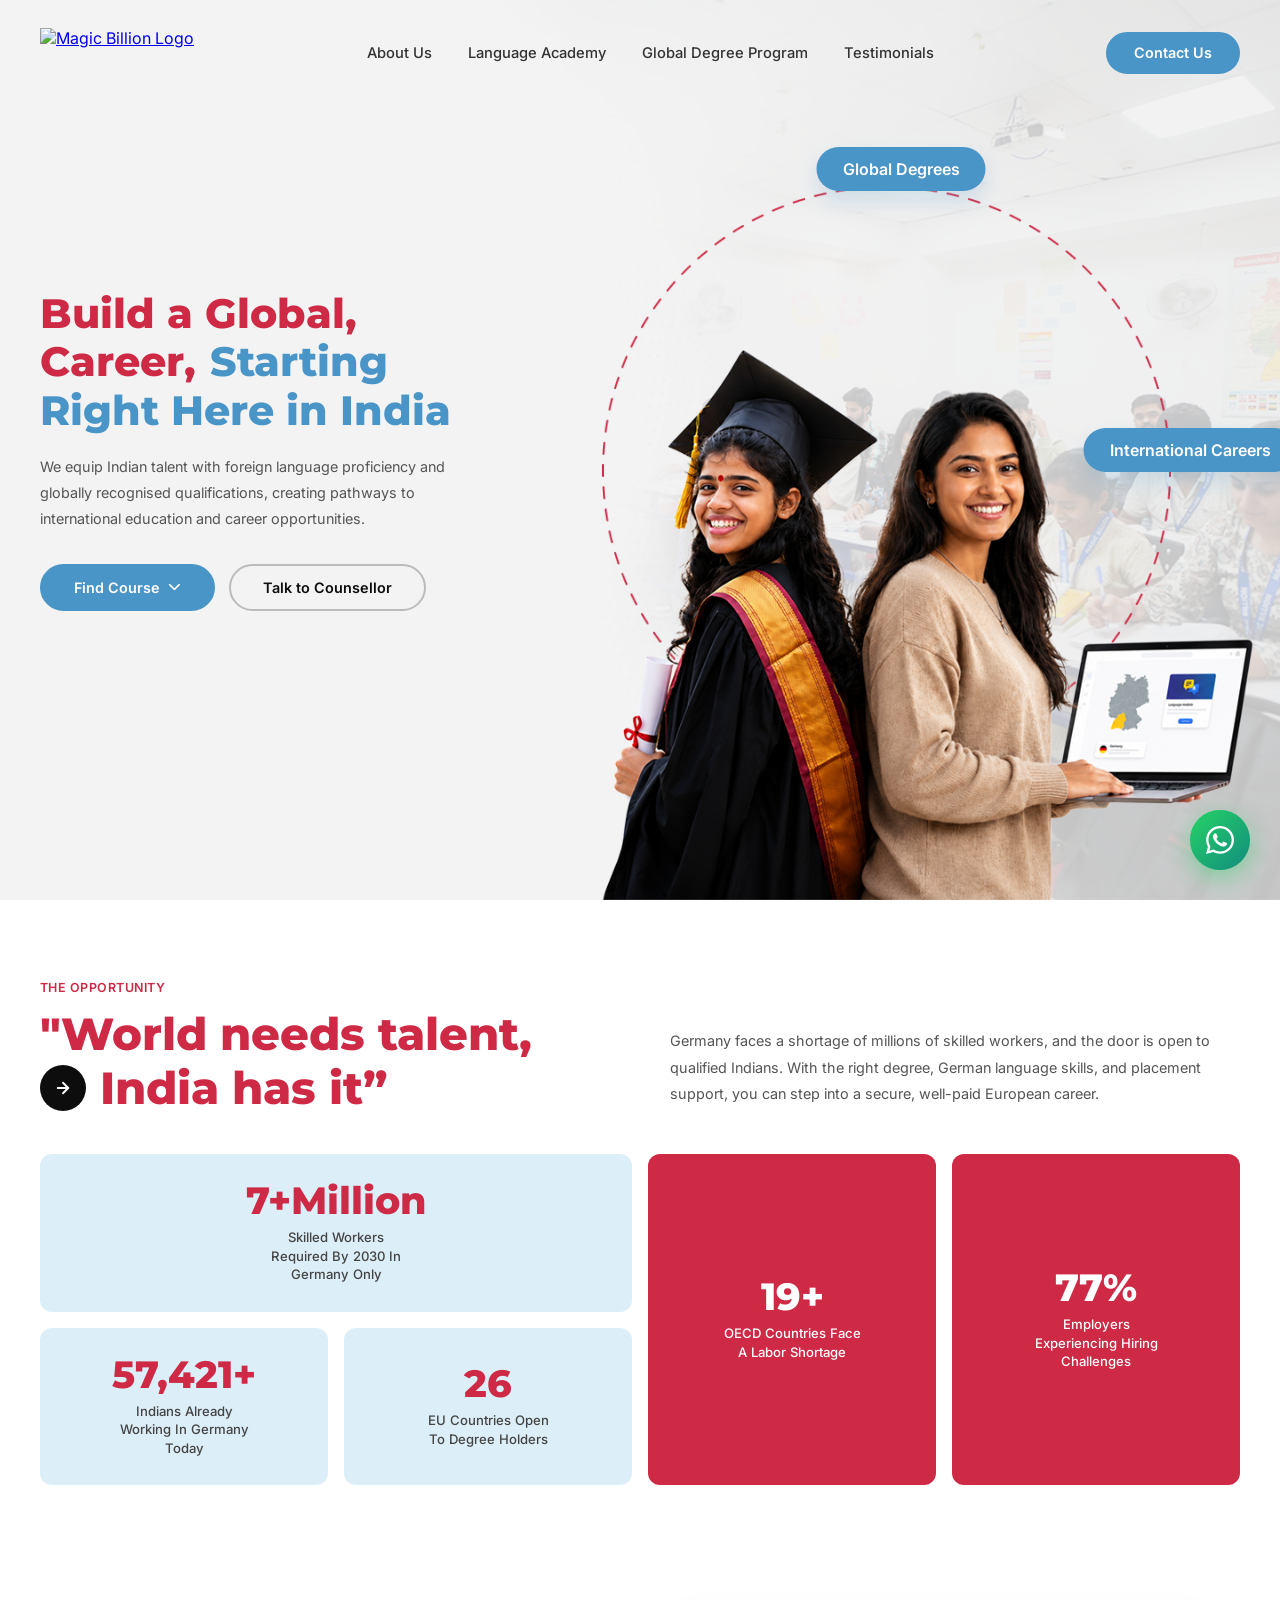
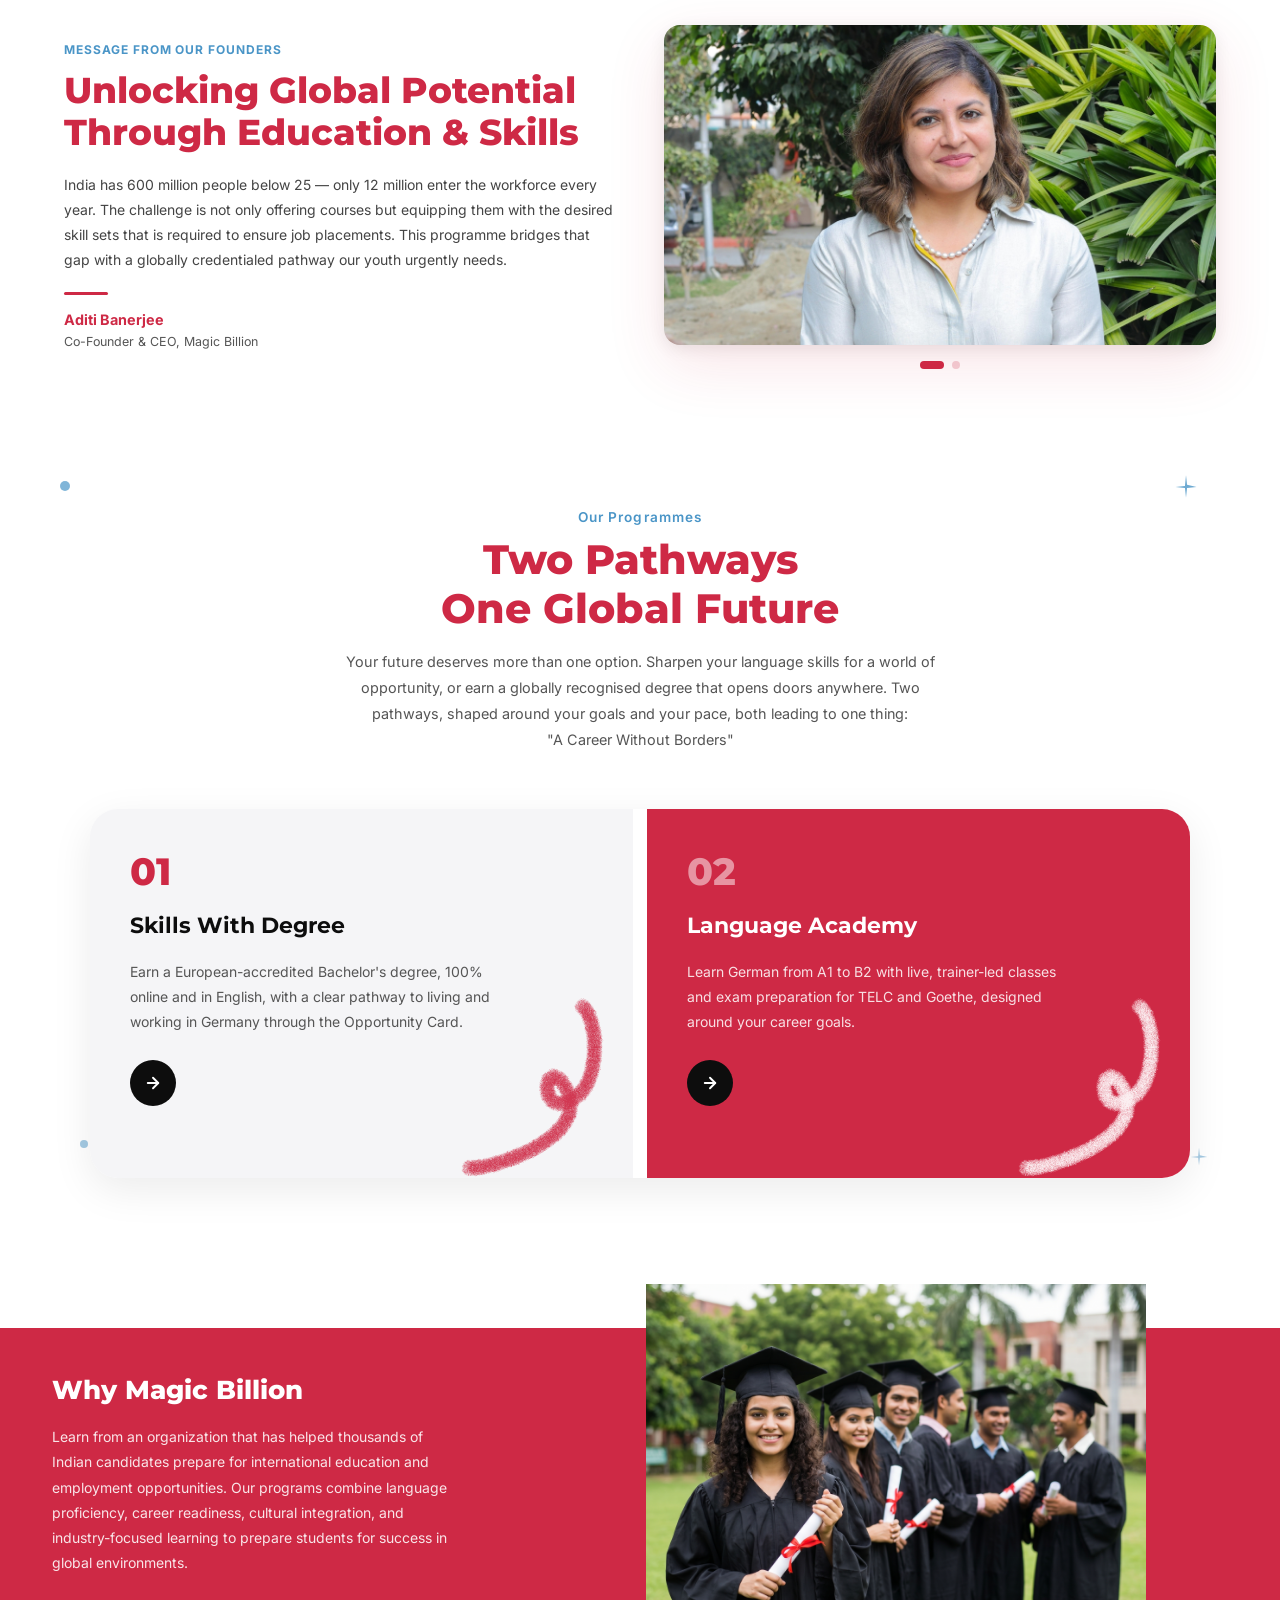
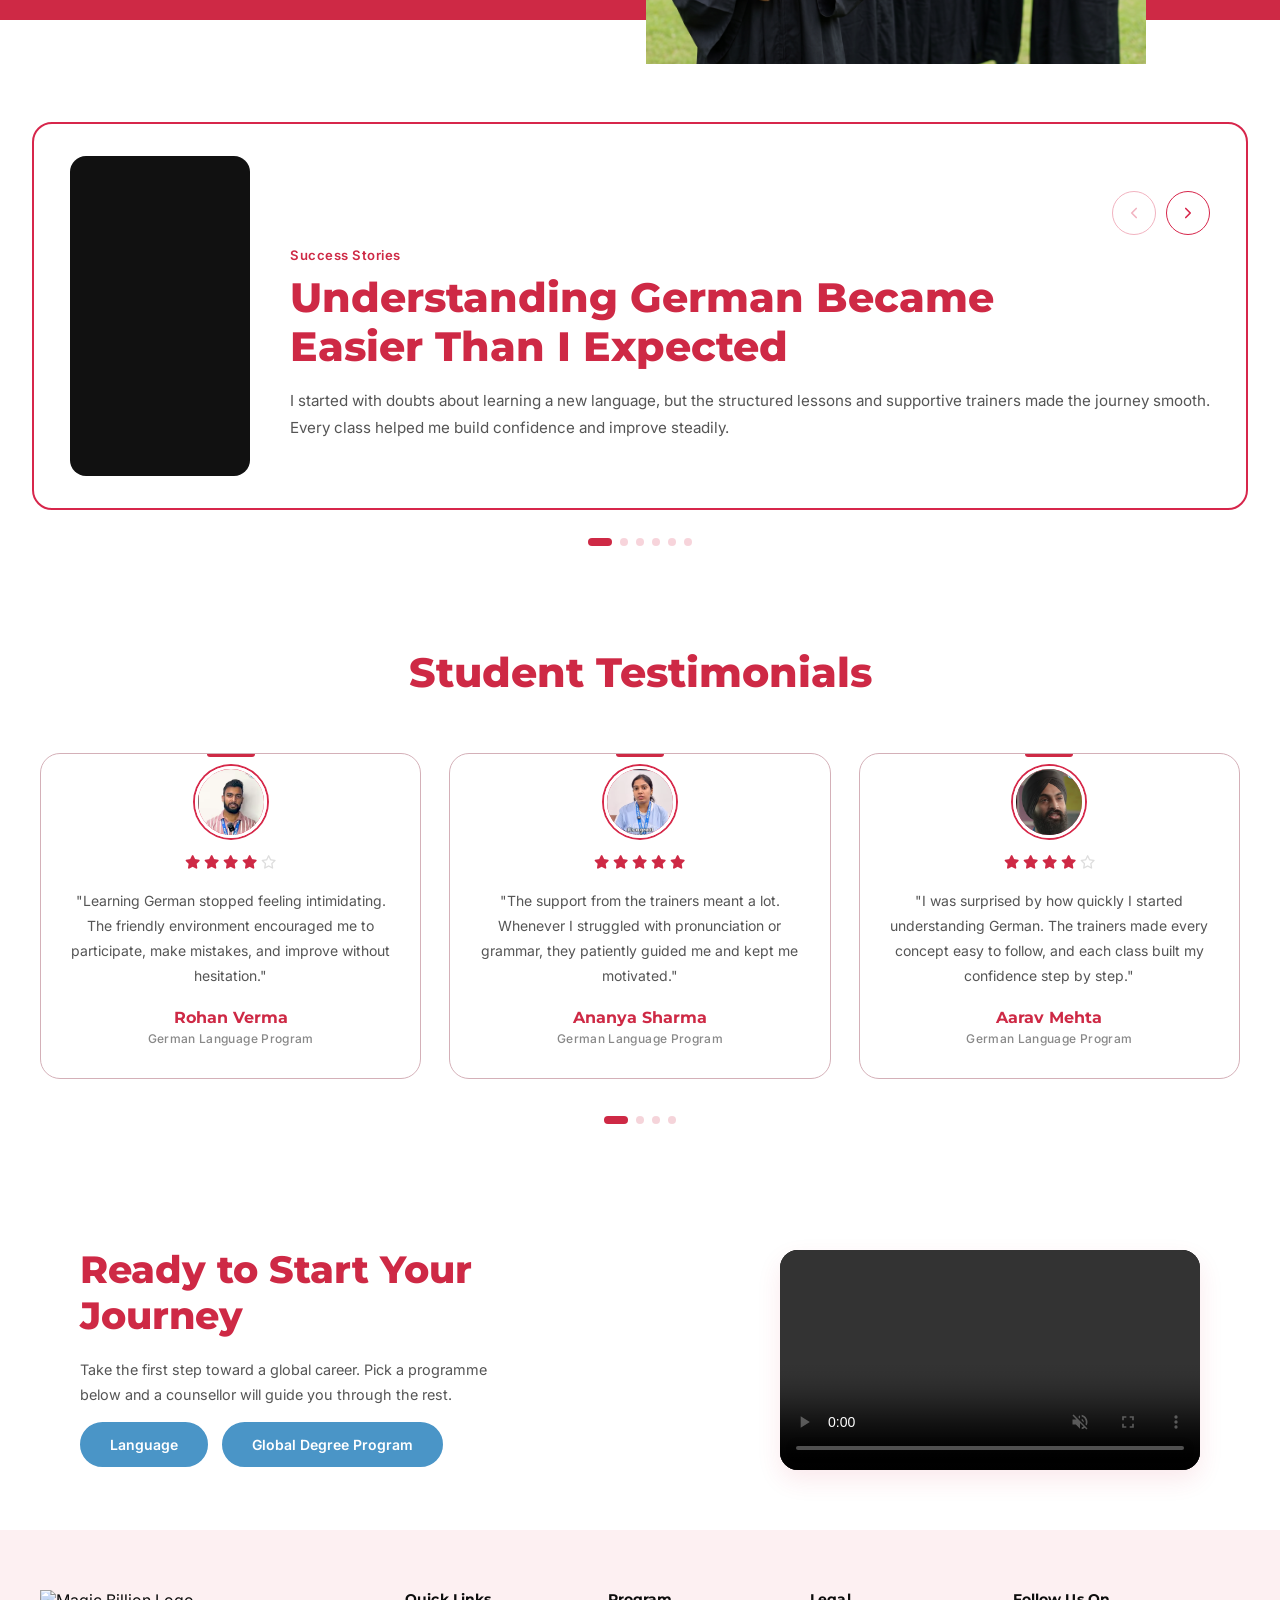
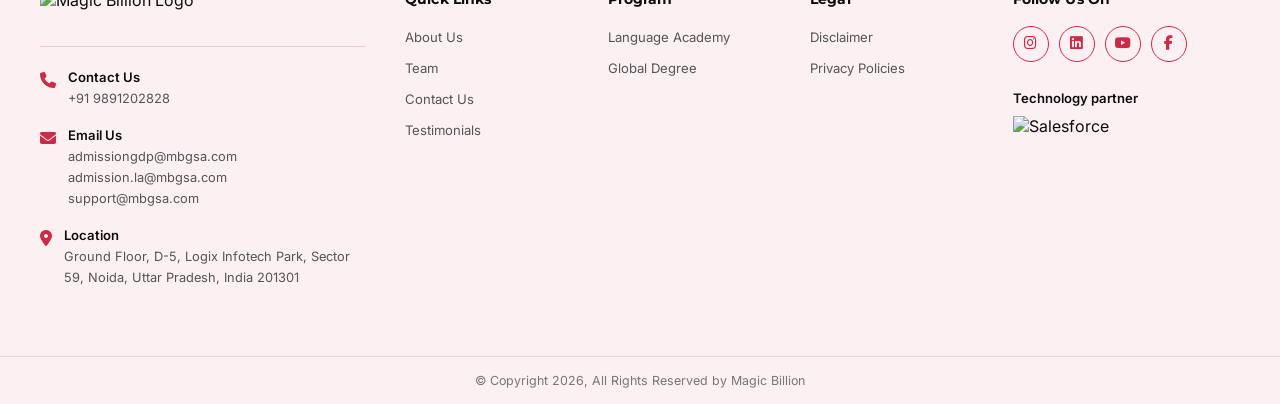
==== commit aea5721d: "Trigger deployment new" ====
--- a/index.html
+++ b/index.html
@@ -3,6 +3,7 @@
   <head>
     <meta charset="UTF-8" />
     <meta name="viewport" content="width=device-width, initial-scale=1.0" />
+    <!-- <title>MAGIC BILLION</title> -->
     <title>MAGIC BILLION</title>
     <link rel="stylesheet" href="/CSS//style.css" />
     <link rel="stylesheet" href="./CSS/whatsapp.css" />
@@ -16,6 +17,8 @@
       referrerpolicy="no-referrer"
     />
   </head>
+
+
   <body>
     <!-- ===== NAVBAR ===== -->
     <header class="navbar" id="navbar">
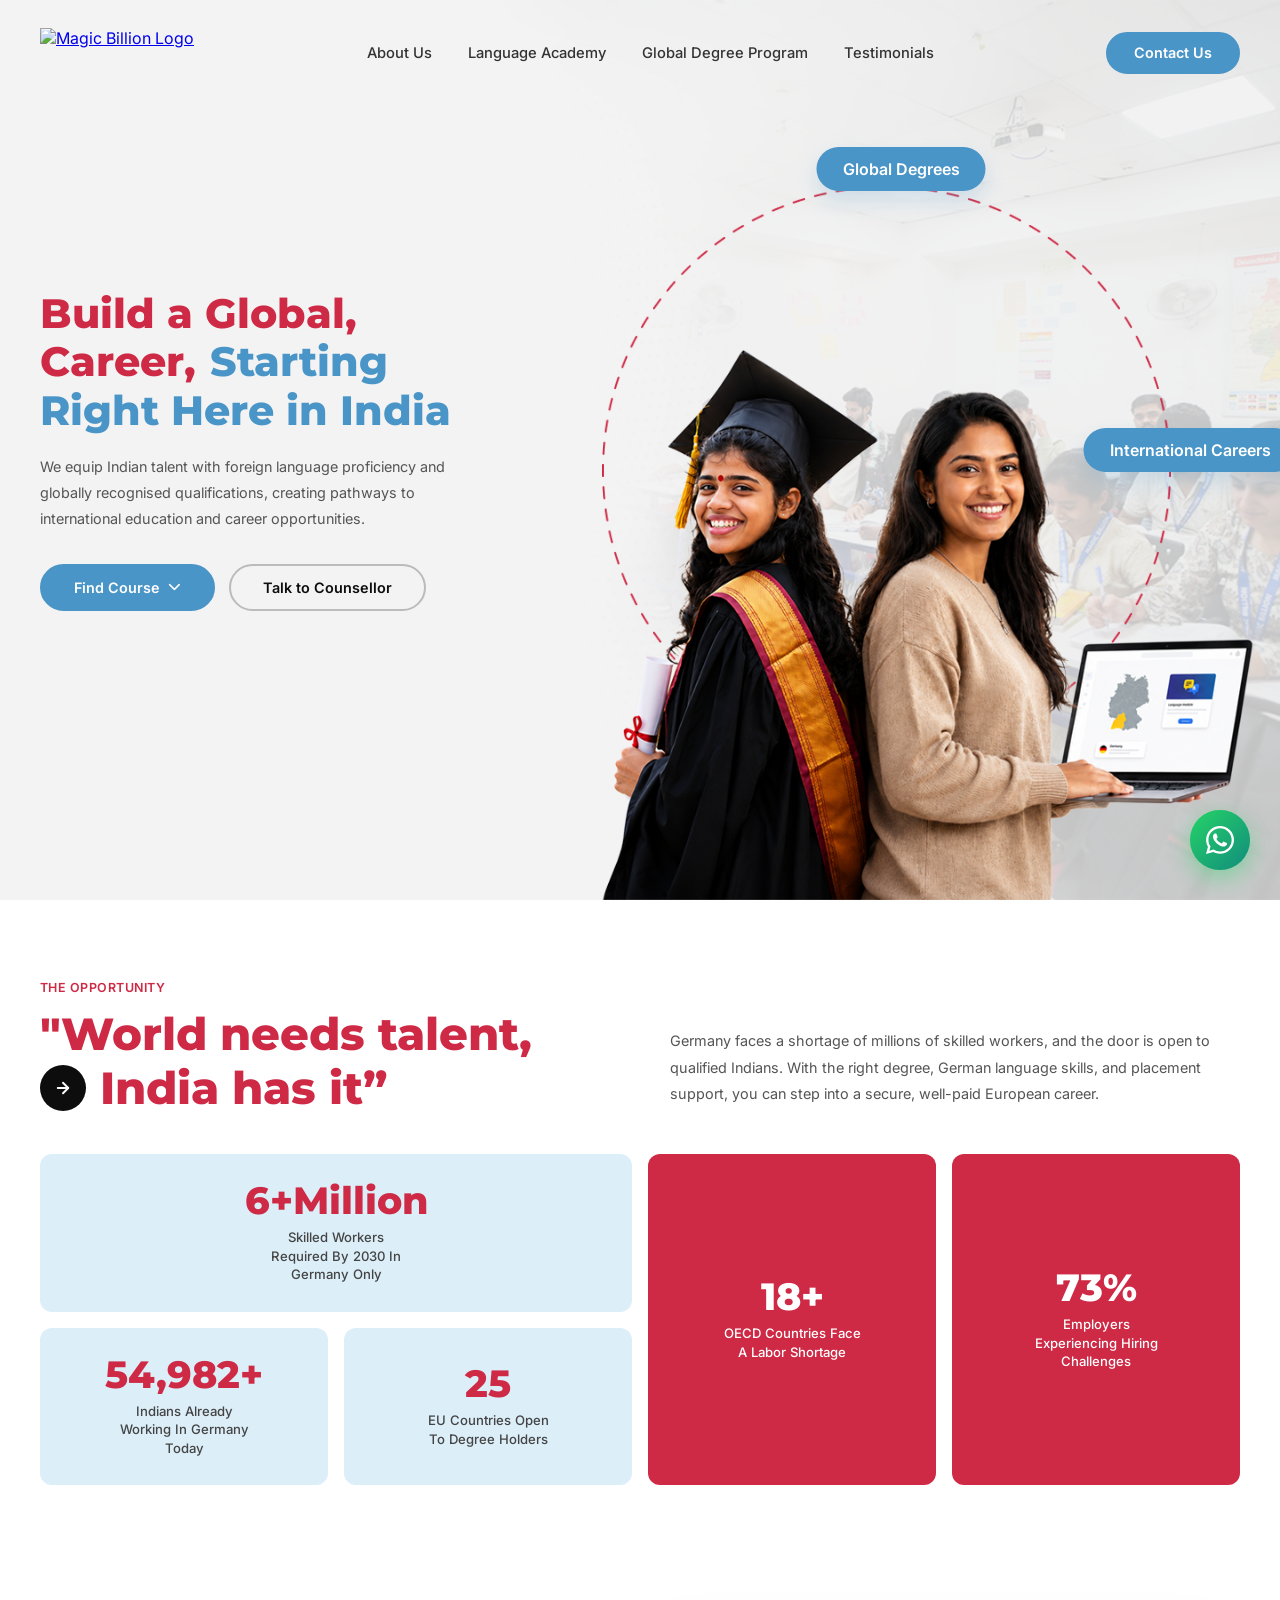
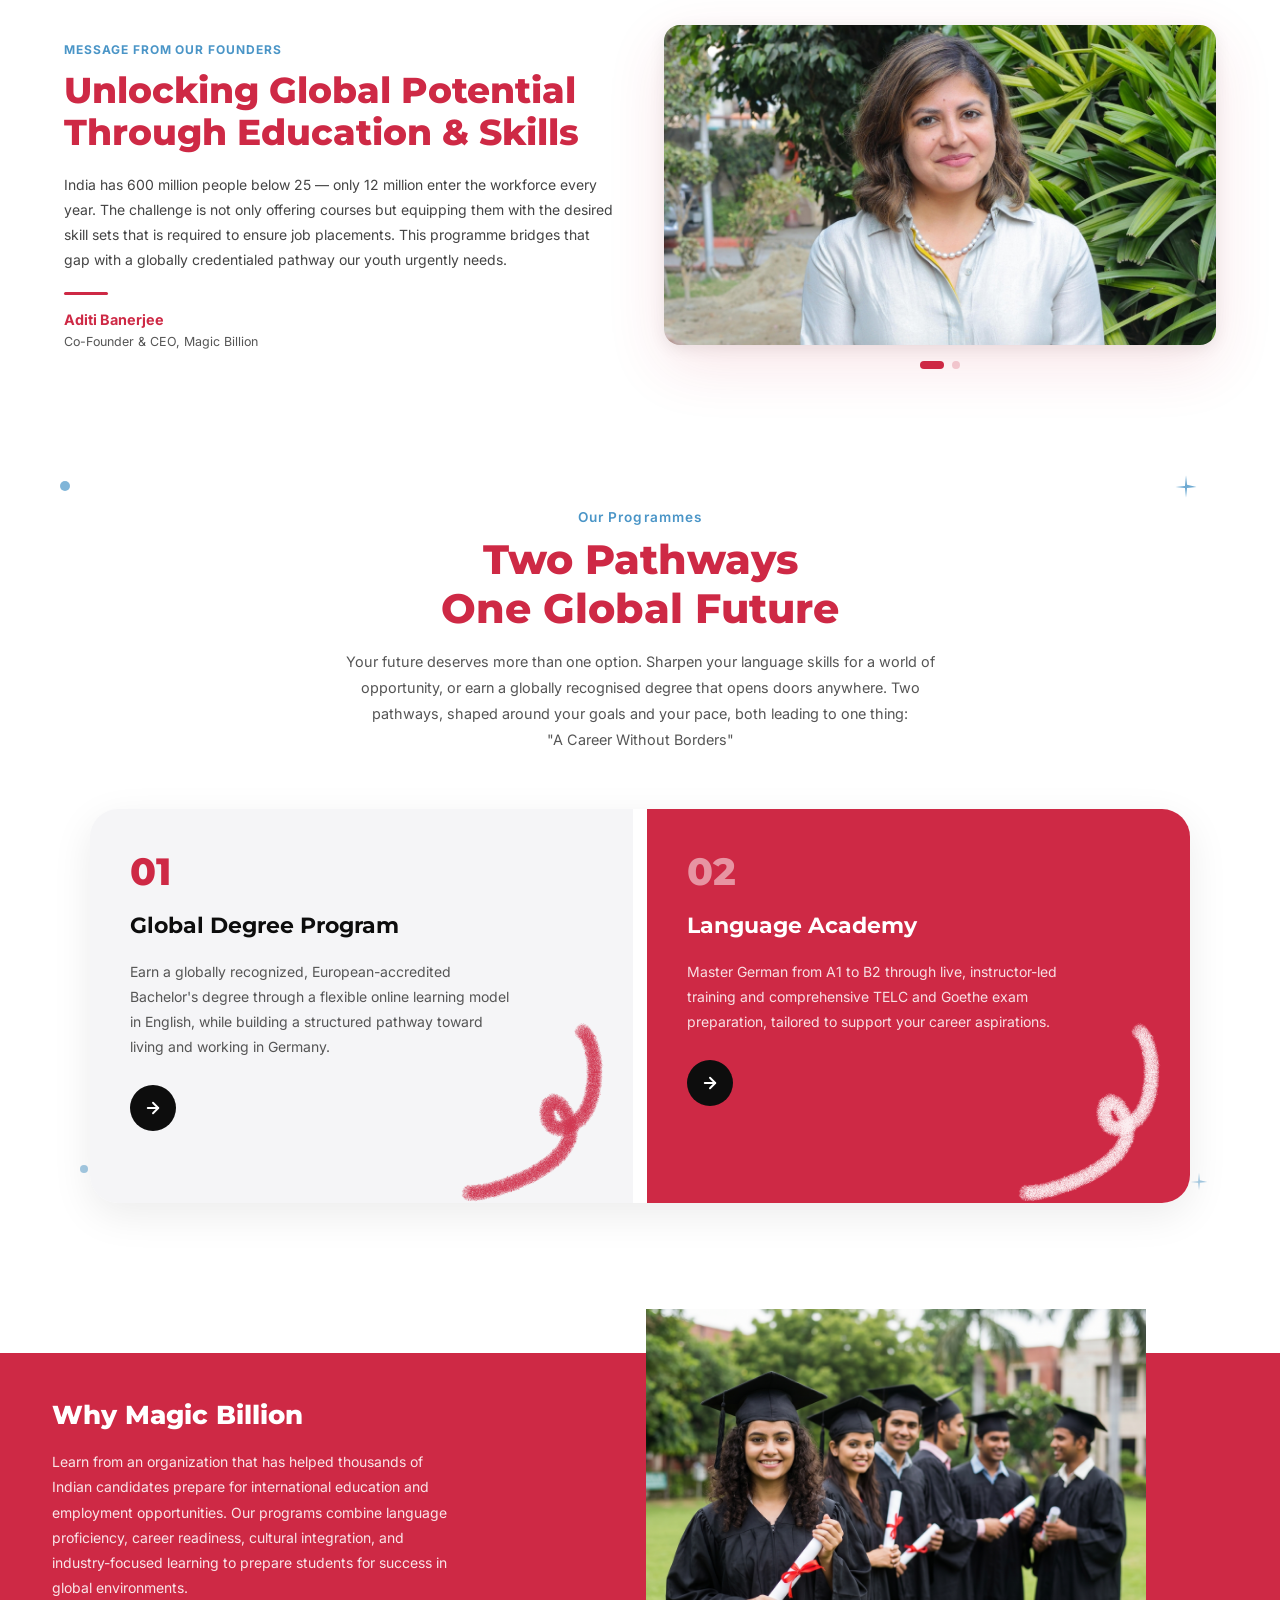
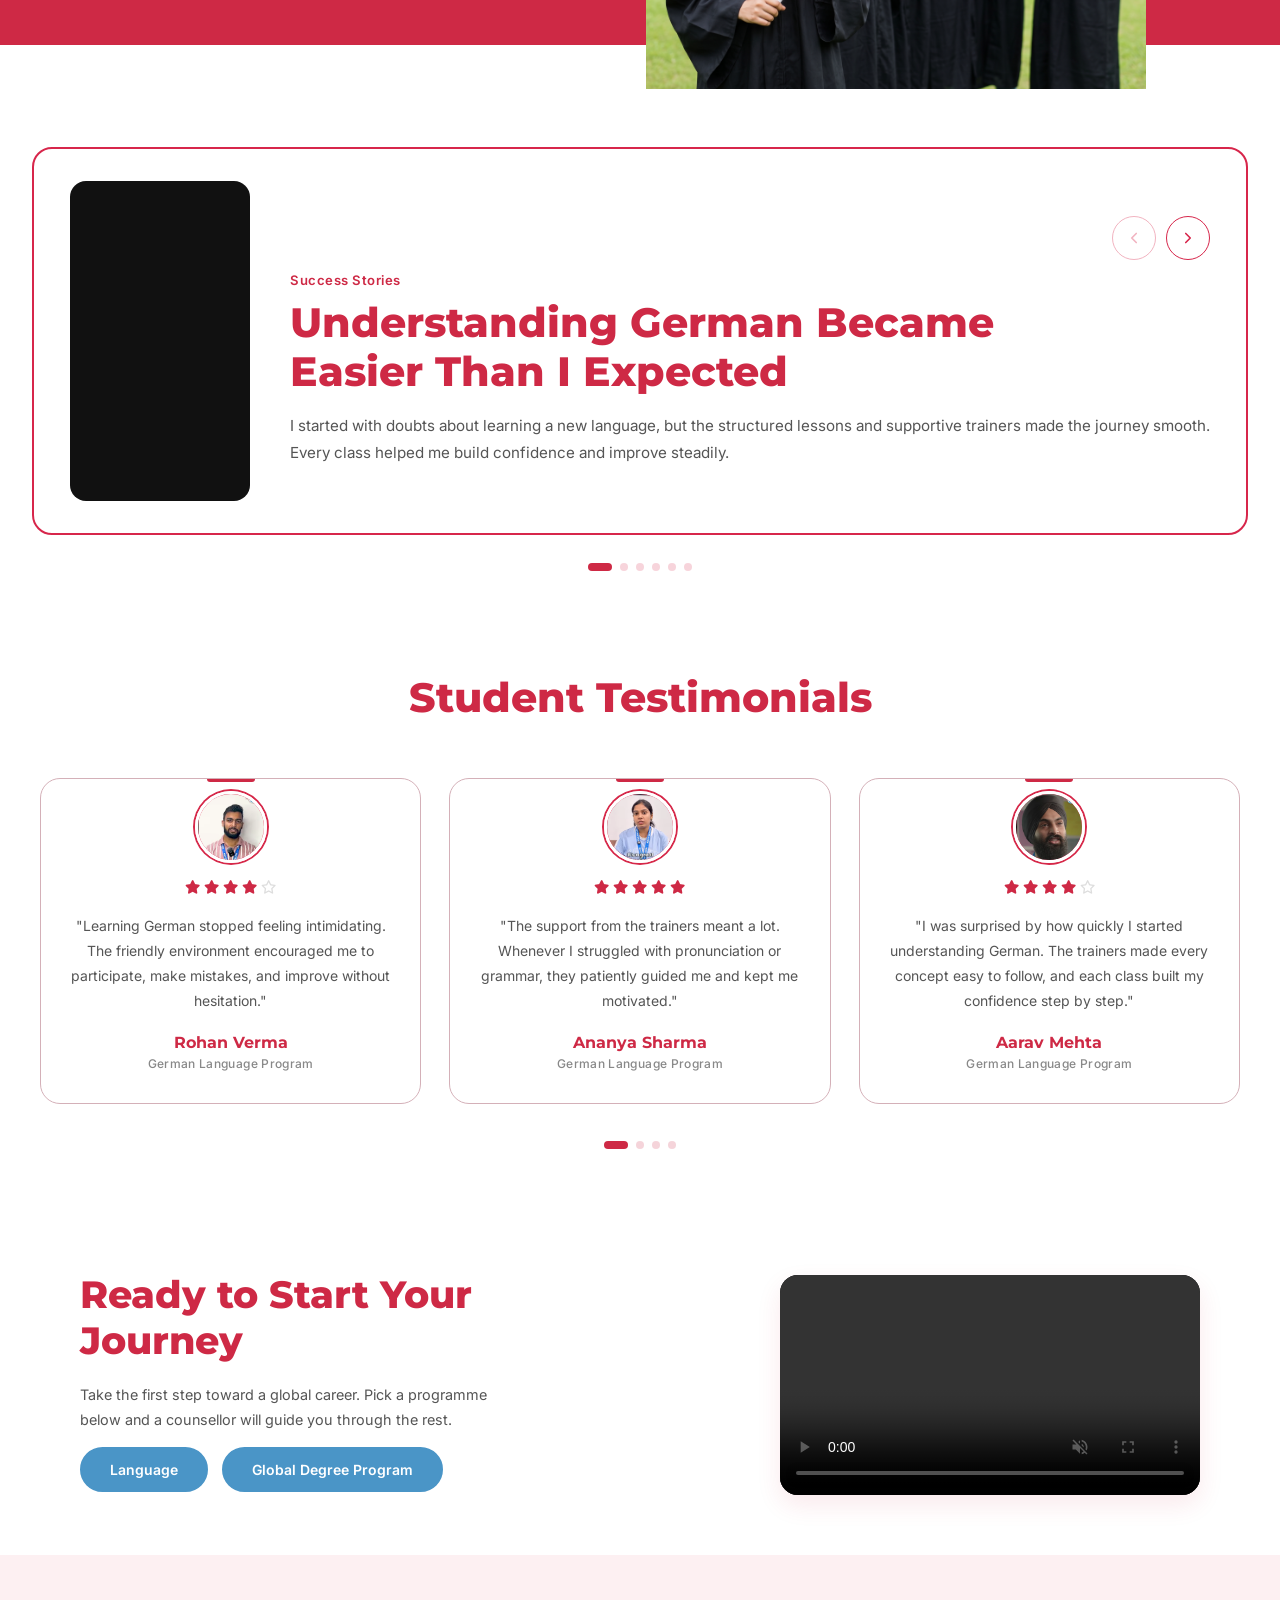
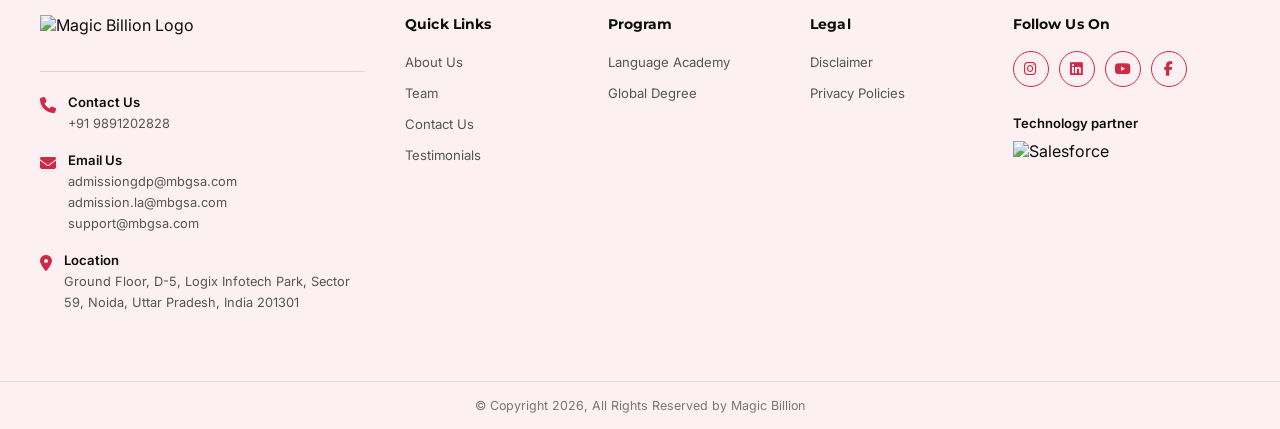
==== commit 620f2e3f: "22 jun all chagness done" ====
--- a/index.html
+++ b/index.html
@@ -3,7 +3,6 @@
   <head>
     <meta charset="UTF-8" />
     <meta name="viewport" content="width=device-width, initial-scale=1.0" />
-    <!-- <title>MAGIC BILLION</title> -->
     <title>MAGIC BILLION</title>
     <link rel="stylesheet" href="/CSS//style.css" />
     <link rel="stylesheet" href="./CSS/whatsapp.css" />
@@ -17,8 +16,6 @@
       referrerpolicy="no-referrer"
     />
   </head>
-
-
   <body>
     <!-- ===== NAVBAR ===== -->
     <header class="navbar" id="navbar">
@@ -332,11 +329,11 @@
         <!-- Card 1 — Light -->
         <div class="prog-card prog-card--light" data-index="0">
           <span class="card-number">01</span>
-          <h3 class="card-title">Skills With Degree</h3>
+          <h3 class="card-title">Global Degree Program</h3>
           <p class="card-desc">
-            Earn a European-accredited Bachelor's degree, 100% online and in
-            English, with a clear pathway to living and working in Germany
-            through the Opportunity Card.
+            Earn a globally recognized, European-accredited Bachelor's degree
+            through a flexible online learning model in English, while building
+            a structured pathway toward living and working in Germany.
           </p>
           <a
             href="/global-degree.html"
@@ -381,8 +378,9 @@
           <span class="card-number">02</span>
           <h3 class="card-title">Language Academy</h3>
           <p class="card-desc">
-            Learn German from A1 to B2 with live, trainer-led classes and exam
-            preparation for TELC and Goethe, designed around your career goals.
+            Master German from A1 to B2 through live, instructor-led training
+            and comprehensive TELC and Goethe exam preparation, tailored to
+            support your career aspirations.
           </p>
           <a
             href="/language.html"
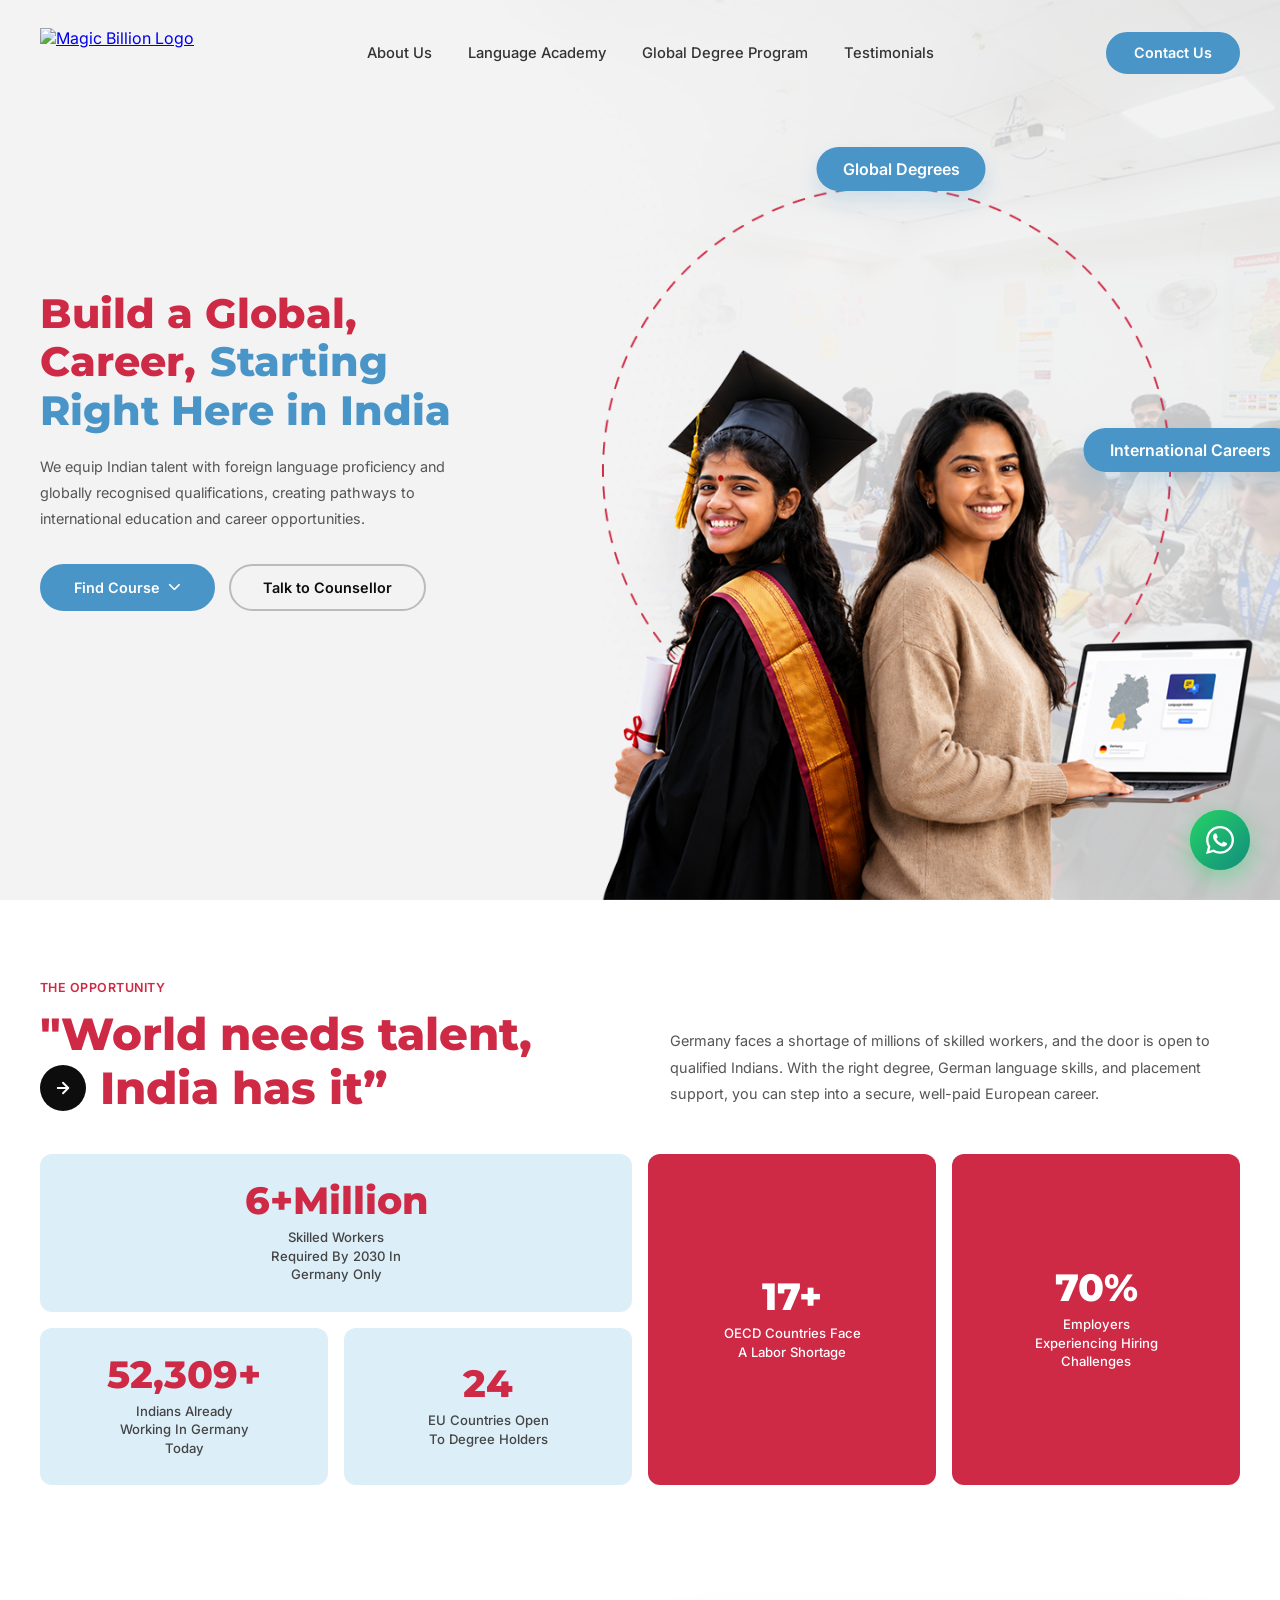
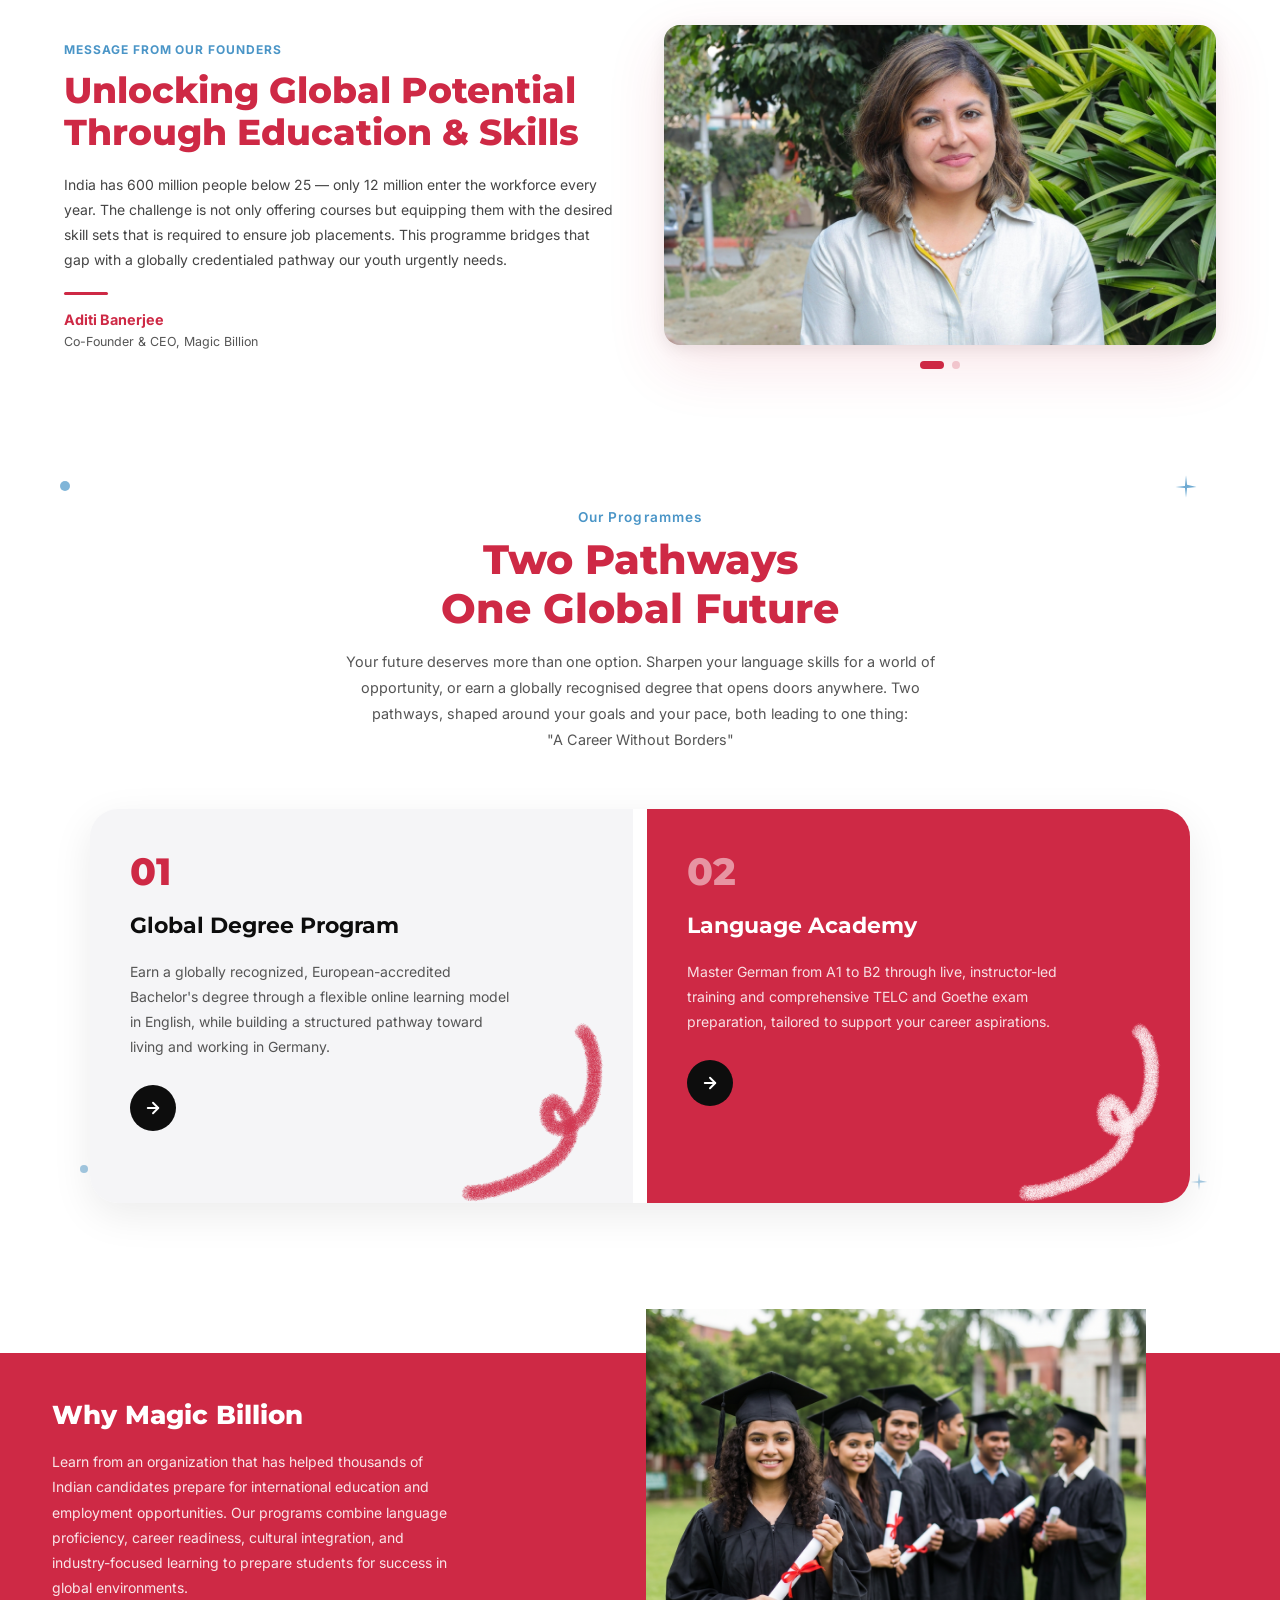
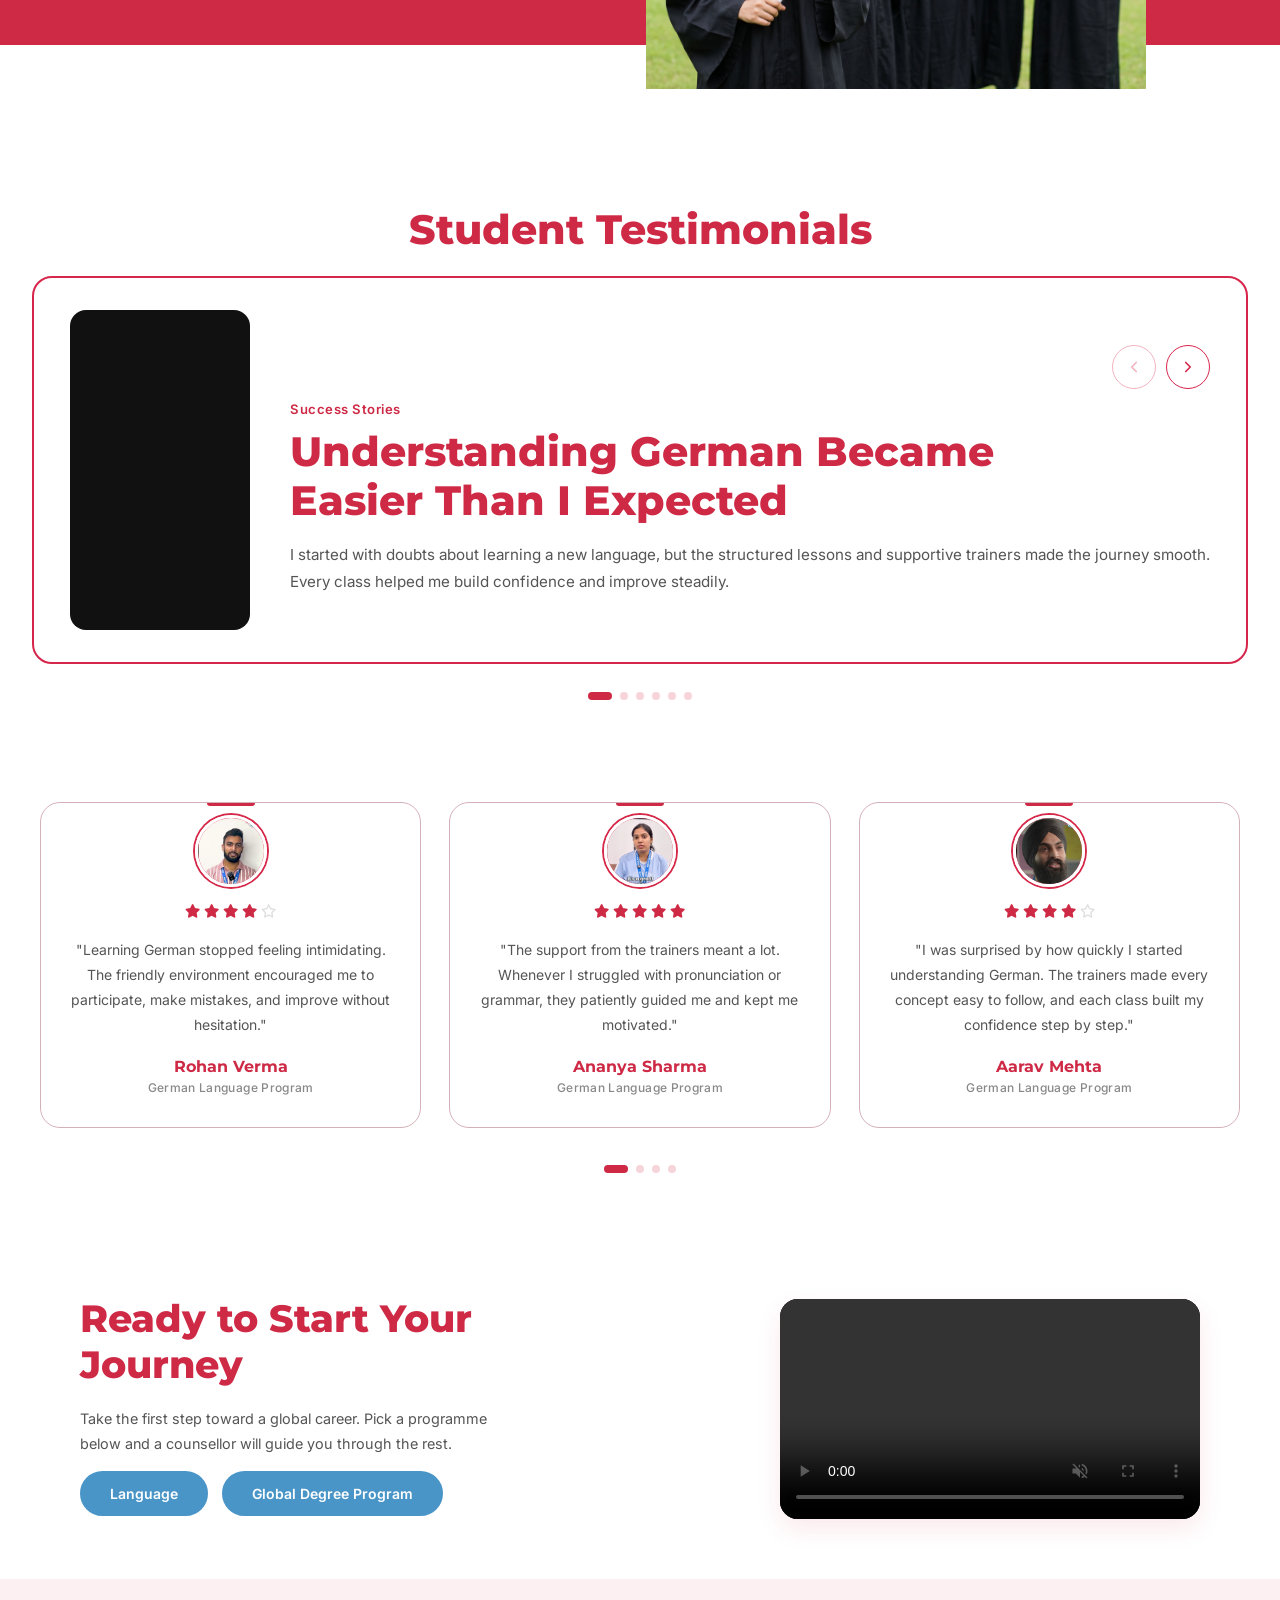
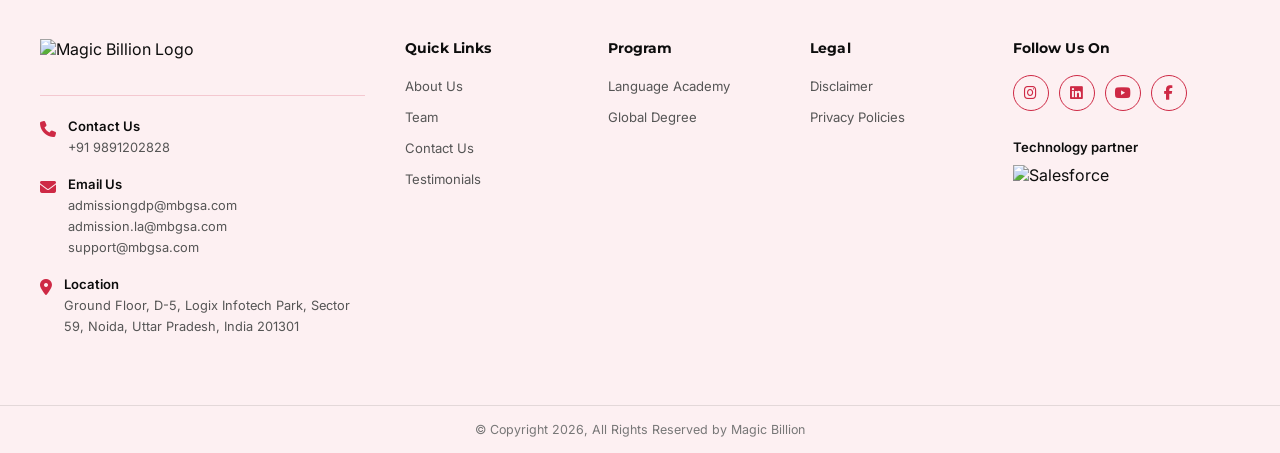
==== commit ad5edbdd: "23 jun all changes done" ====
--- a/index.html
+++ b/index.html
@@ -438,6 +438,12 @@
       </div>
     </section>
 
+    <!-- ===== TESTIMONIALS SECTION HEADER ===== -->
+    <div class="testi-top testi-top-home">
+      <!-- <span class="testi-subtitle">REAL STUDENT EXPERIENCES</span> -->
+      <h2 class="testi-title">Student Testimonials</h2>
+    </div>
+
     <!-- ===== SUCCESS STORIES SECTION ===== -->
     <section class="success" id="success">
       <!-- Slider Wrapper -->
@@ -611,12 +617,6 @@
 
     <!-- ===== TESTIMONIALS SECTION ===== -->
     <section class="testi-section" id="testimonials">
-      <!-- Header — ADD THIS -->
-      <div class="testi-top">
-        <!-- <span class="testi-subtitle">REAL STUDENT EXPERIENCES</span> -->
-        <h2 class="testi-title">Student Testimonials</h2>
-      </div>
-
       <!-- Slider Wrapper -->
       <div class="testi-slider-wrap">
         <div class="testi-track" id="testiTrack">
--- a/CSS/style.css
+++ b/CSS/style.css
@@ -2585,6 +2585,17 @@
   transform: translateY(0);
 }
 
+.testi-top-home {
+  margin-top: 110px !important;
+  margin-bottom: -30px!important;
+}
+@media (max-width: 768px) {
+  .testi-top-home {
+    margin-top: 24px !important;
+    margin-bottom: 10px !important;
+  }
+}
+
 .testi-subtitle {
   display: block;
   font-family: var(--body-font);
